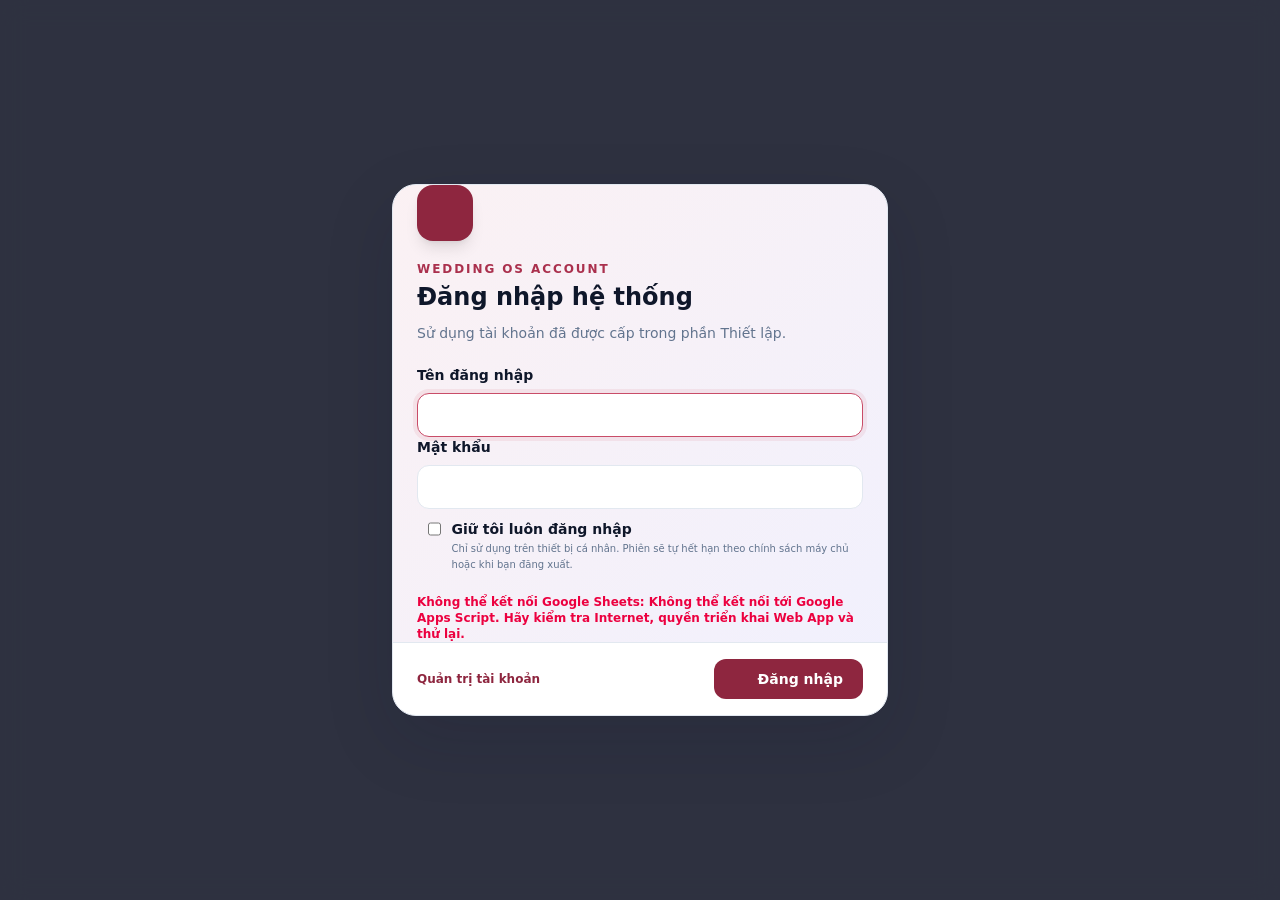
==== index.html @ da57cc10 "Add files via upload" ====
<!DOCTYPE html>
<html lang="vi" class="scroll-smooth">
<head>
  <meta charset="UTF-8" />
  <meta http-equiv="Content-Security-Policy" content="default-src 'self' data: blob:; script-src 'self' 'unsafe-inline' https://unpkg.com/lucide@0.468.0/dist/umd/lucide.min.js; style-src 'self' 'unsafe-inline'; connect-src https://script.google.com https://script.googleusercontent.com; img-src 'self' data: blob: https://drive.google.com https://lh3.googleusercontent.com; object-src 'none'; base-uri 'none'; form-action 'self'; frame-src 'none'; upgrade-insecure-requests" />
  <meta name="referrer" content="no-referrer" />
  <meta name="viewport" content="width=device-width, initial-scale=1.0, viewport-fit=cover" />
  <meta name="theme-color" content="#0f172a" />
  <meta name="color-scheme" content="light dark" />
  <meta name="description" content="WeddingOS v9 — quản trị kế hoạch cưới, cảnh báo tự động, tài khoản mã hóa và đồng bộ Google Sheets." />
  <meta name="wedding-sync-endpoint" content="https://script.google.com/macros/s/AKfycbxCjvbrTWBYSgRjnATEDbCyCr81f2PlQjikNkKHVwsYZx127fsG5Y38BeLzDf-8eeyd/exec" />
  <link rel="icon" href="https://drive.google.com/thumbnail?id=1BPVk8qWhFlZqy7HUdq9lbE7Hr1CfRZzR&sz=w64" />
  <link rel="apple-touch-icon" href="https://drive.google.com/thumbnail?id=1BPVk8qWhFlZqy7HUdq9lbE7Hr1CfRZzR&sz=w180" />
  <title>Wedding OS</title>

  
  <!-- Tailwind CSS v4 đã được biên dịch cho bản production preview. -->
    <!--
    PROJECT DEPENDENCIES:
    - index.html: cấu trúc và nội dung giao diện.
    - style.css: toàn bộ CSS nội tuyến đã được tách khỏi file gốc.
    - script.js: toàn bộ JavaScript nội tuyến đã được tách khỏi file gốc.
    Khi phân tích hoặc chỉnh sửa dự án, cần có đủ cả 3 file; nếu thiếu file nào, hãy yêu cầu bổ sung trước khi xử lý.
  -->
  <link rel="stylesheet" href="style.css">
  <script src="https://unpkg.com/lucide@0.468.0/dist/umd/lucide.min.js" crossorigin="anonymous" referrerpolicy="no-referrer"></script>

  

  

</head>

<body class="auth-locked bg-slate-50 font-sans text-slate-900 antialiased transition-colors duration-200 dark:bg-slate-950 dark:text-slate-100">
  <div id="app" class="min-h-screen">
    <!-- Mobile overlay -->
    <button id="sidebarOverlay" type="button" aria-label="Đóng menu" class="fixed inset-0 z-40 hidden bg-slate-950/55 backdrop-blur-sm lg:hidden"></button>

    <!-- Sidebar -->
    <aside id="sidebar" class="fixed inset-y-0 left-0 z-50 flex w-[284px] -translate-x-full flex-col border-r border-slate-200/80 bg-white transition-transform duration-300 dark:border-slate-800 dark:bg-slate-900 lg:translate-x-0">
      <div class="flex h-20 items-center gap-3 border-b border-slate-200/80 px-5 dark:border-slate-800">
        <div class="grid size-11 shrink-0 place-items-center overflow-hidden rounded-2xl bg-gradient-to-br from-brand-600 to-brand-900 text-white shadow-lg shadow-brand-900/20">
          <img src="https://drive.google.com/thumbnail?id=1GtEAHhCa5_jeqkxfv80TYLWCwfdFZQBu&sz=w160" alt="Logo Wedding OS" class="h-full w-full object-contain" />
        </div>
        <div class="min-w-0">
          <h1 class="truncate text-lg font-bold tracking-tight">Wedding OS</h1>
        </div>
        <button id="closeSidebar" type="button" aria-label="Đóng menu" class="ml-auto grid size-9 place-items-center rounded-xl text-slate-500 transition hover:bg-slate-100 hover:text-slate-900 focus:outline-none focus:ring-2 focus:ring-brand-500 dark:hover:bg-slate-800 dark:hover:text-white lg:hidden">
          <i data-lucide="x" class="size-5"></i>
        </button>
      </div>

      <div class="border-b border-slate-200/80 px-4 py-4 dark:border-slate-800">
        <div class="rounded-2xl border border-slate-200 bg-slate-50 p-3 dark:border-slate-800 dark:bg-slate-950/60">
          <div class="flex items-center justify-between gap-3 py-1">
            <p id="coupleWidgetName" class="min-w-0 flex-1 truncate text-sm font-semibold">Tên chú rể × Tên cô dâu</p>
            <span class="inline-flex shrink-0 items-center gap-1.5 rounded-full bg-emerald-50 px-2.5 py-1 text-[11px] font-semibold text-emerald-700 ring-1 ring-inset ring-emerald-600/15 dark:bg-emerald-500/10 dark:text-emerald-300">
              <span class="size-1.5 rounded-full bg-emerald-500"></span> Active
            </span>
          </div>
        </div>
      </div>

      <nav id="desktopNav" class="app-scrollbar flex-1 space-y-1 overflow-y-auto px-3 py-4" aria-label="Điều hướng chính"></nav>

    </aside>

    <!-- Main shell -->
    <div id="mainShell" class="min-h-screen lg:pl-[284px]">
      <header class="app-shell-header sticky top-0 z-30 border-b border-slate-200/80 bg-white/88 backdrop-blur-xl dark:border-slate-800 dark:bg-slate-950/82">
        <div class="app-shell-header-row flex min-h-20 items-center gap-3 px-4 sm:px-6 xl:px-8">
          <button id="openSidebar" type="button" aria-label="Mở menu" class="grid size-10 shrink-0 place-items-center rounded-xl border border-slate-200 bg-white text-slate-600 shadow-sm transition hover:border-slate-300 hover:bg-slate-50 hover:text-slate-900 focus:outline-none focus:ring-2 focus:ring-brand-500 dark:border-slate-800 dark:bg-slate-900 dark:text-slate-300 dark:hover:bg-slate-800 lg:hidden">
            <i data-lucide="menu" class="size-5"></i>
          </button>

          <div class="min-w-0 flex-1">
            <div class="flex items-center gap-2 text-xs font-medium text-slate-500 dark:text-slate-400">
              <span>Wedding OS</span><i data-lucide="chevron-right" class="size-3.5"></i><span id="breadcrumb">Tổng quan</span>
            </div>
            <div class="mt-0.5 flex items-center gap-2">
              <h2 id="pageTitle" class="truncate text-xl font-bold tracking-tight sm:text-2xl">Tổng quan</h2>
              <span id="editModePill" class="hidden rounded-full bg-amber-50 px-2 py-1 text-[10px] font-bold uppercase tracking-wide text-amber-700 ring-1 ring-inset ring-amber-600/15 dark:bg-amber-500/10 dark:text-amber-300">Đang chỉnh sửa</span>
              <span id="dataHydrationStatus" class="hydration-status hidden" aria-live="polite" aria-atomic="true"></span>
            </div>
          </div>

          <div class="hidden items-center gap-2 sm:flex">
            <button id="syncButton" type="button" class="group inline-flex h-10 items-center justify-center gap-2 rounded-xl bg-slate-900 px-4 text-sm font-semibold text-white shadow-sm transition hover:-translate-y-0.5 hover:bg-brand-700 hover:shadow-lg hover:shadow-brand-900/15 focus:outline-none focus:ring-2 focus:ring-brand-500 focus:ring-offset-2 dark:bg-white dark:text-slate-950 dark:hover:bg-brand-300">
              <i data-lucide="refresh-cw" class="size-4 group-hover:rotate-45"></i><span>Đồng bộ</span><span data-pending-count class="rounded-full bg-white/10 px-1.5 text-[10px]"></span>
            </button>
          </div>

          <button id="notificationButton" type="button" aria-label="Mở thông báo" class="notification-button grid size-10 shrink-0 place-items-center rounded-xl border border-slate-200 bg-white text-slate-600 shadow-sm transition hover:border-slate-300 hover:bg-slate-50 hover:text-slate-900 focus:outline-none focus:ring-2 focus:ring-brand-500 dark:border-slate-800 dark:bg-slate-900 dark:text-slate-300 dark:hover:bg-slate-800">
            <i data-lucide="bell" class="size-4.5"></i><span id="notificationCount" class="notification-badge hidden">0</span>
          </button>

          <button id="profileButton" type="button" aria-label="Thông tin tài khoản" class="relative grid size-10 shrink-0 place-items-center rounded-xl border border-slate-200 bg-white text-slate-600 shadow-sm transition hover:border-slate-300 hover:bg-slate-50 hover:text-slate-900 focus:outline-none focus:ring-2 focus:ring-brand-500 dark:border-slate-800 dark:bg-slate-900 dark:text-slate-300 dark:hover:bg-slate-800">
            <i data-lucide="user-round" class="size-4.5"></i><span id="profileStatusDot" class="absolute bottom-1.5 right-1.5 size-2 rounded-full border-2 border-white bg-emerald-500 dark:border-slate-900"></span>
          </button>
        </div>

        <div id="topProgress" class="h-0.5 w-0 bg-gradient-to-r from-brand-500 via-fuchsia-500 to-indigo-500 opacity-0 transition-all duration-300"></div>
      </header>

      <main class="px-4 py-5 pb-28 sm:px-6 sm:py-7 xl:px-8 lg:pb-8">
        <div id="mainContent" class="mx-auto max-w-[1600px] animate-fade-in"></div>
      </main>
    </div>

    <!-- Mobile bottom navigation -->
    <nav id="mobileNav" class="safe-bottom fixed inset-x-0 bottom-0 z-30 flex border-t border-slate-200 bg-white/95 px-2 py-2 shadow-[0_-10px_30px_rgba(15,23,42,.08)] backdrop-blur-xl dark:border-slate-800 dark:bg-slate-900/95 lg:hidden" aria-label="Điều hướng mobile"></nav>

    <!-- Mobile action sheet -->
    <div id="mobileActions" class="fixed inset-x-3 bottom-24 z-40 hidden rounded-2xl border border-slate-200 bg-white p-2 shadow-panel dark:border-slate-800 dark:bg-slate-900 sm:hidden">
      <button data-mobile-action="edit" class="flex w-full items-center gap-3 rounded-xl px-3 py-3 text-left text-sm font-semibold transition hover:bg-slate-100 dark:hover:bg-slate-800"><i data-lucide="square-pen" class="size-4"></i>Chỉnh sửa dữ liệu</button>
      <button data-mobile-action="save" class="flex w-full items-center gap-3 rounded-xl px-3 py-3 text-left text-sm font-semibold transition hover:bg-slate-100 dark:hover:bg-slate-800"><i data-lucide="save" class="size-4"></i>Lưu thay đổi</button>
      <button data-mobile-action="sync" class="flex w-full items-center gap-3 rounded-xl px-3 py-3 text-left text-sm font-semibold transition hover:bg-slate-100 dark:hover:bg-slate-800"><i data-lucide="refresh-cw" class="size-4"></i>Đồng bộ Google Sheets</button>
    </div>

    <!-- Editor dialog -->
    <dialog id="editorDialog" class="dialog-centered editor-dialog-shell rounded-3xl border border-slate-200 bg-white p-0 shadow-panel dark:border-slate-800 dark:bg-slate-900">
      <form id="editorForm" method="dialog" class="app-scrollbar flex h-full min-h-0 flex-col bg-white dark:bg-slate-900">
        <div class="flex items-start gap-4 border-b border-slate-200 px-5 py-5 dark:border-slate-800 sm:px-6">
          <div class="grid size-10 shrink-0 place-items-center rounded-xl bg-brand-50 text-brand-700 dark:bg-brand-500/10 dark:text-brand-300"><i data-lucide="file-pen-line" class="size-5"></i></div>
          <div class="min-w-0 flex-1">
            <p class="text-xs font-semibold uppercase tracking-[.16em] text-brand-600 dark:text-brand-400">Biểu mẫu dữ liệu</p>
            <h3 id="editorTitle" class="mt-1 text-lg font-bold">Chỉnh sửa bản ghi</h3>
            <p id="editorSubtitle" class="mt-1 text-sm text-slate-500 dark:text-slate-400">Cập nhật thông tin và lưu vào bộ nhớ cục bộ.</p>
          </div>
          <button type="button" data-close-dialog="editorDialog" aria-label="Đóng" class="grid size-10 place-items-center rounded-xl text-slate-500 transition hover:bg-slate-100 hover:text-slate-900 focus:outline-none focus:ring-2 focus:ring-brand-500 dark:hover:bg-slate-800 dark:hover:text-white"><i data-lucide="x" class="size-5"></i></button>
        </div>
        <div id="editorFields" class="app-scrollbar flex-1 space-y-5 overflow-y-auto px-5 py-6 sm:px-6"></div>
        <div class="flex flex-col-reverse gap-2 border-t border-slate-200 bg-white px-5 py-4 dark:border-slate-800 dark:bg-slate-900 sm:flex-row sm:justify-end sm:px-6">
          <button type="button" data-close-dialog="editorDialog" class="inline-flex h-11 items-center justify-center rounded-xl border border-slate-200 px-4 text-sm font-semibold transition hover:bg-slate-50 focus:outline-none focus:ring-2 focus:ring-brand-500 dark:border-slate-700 dark:hover:bg-slate-800">Hủy</button>
          <button id="editorSubmit" type="submit" class="inline-flex h-11 items-center justify-center gap-2 rounded-xl bg-brand-700 px-5 text-sm font-semibold text-white shadow-sm transition hover:bg-brand-800 focus:outline-none focus:ring-2 focus:ring-brand-500 focus:ring-offset-2"><i data-lucide="check" class="size-4"></i>Lưu thay đổi</button>
        </div>
      </form>
    </dialog>

    <!-- Detail dialog -->
    <dialog id="detailDialog" class="dialog-centered detail-popup-shell rounded-3xl border border-slate-200 bg-white p-0 shadow-panel dark:border-slate-800 dark:bg-slate-900">
      <div class="detail-popup-header flex items-start gap-4 border-b border-slate-200 px-5 py-5 dark:border-slate-800 sm:px-6">
        <div class="grid size-10 shrink-0 place-items-center rounded-xl bg-brand-50 text-brand-700 dark:bg-brand-500/10 dark:text-brand-300"><i data-lucide="eye" class="size-5"></i></div>
        <div class="min-w-0 flex-1"><p class="text-xs font-semibold uppercase tracking-[.16em] text-brand-600 dark:text-brand-400">Thông tin bản ghi</p><h3 id="detailTitle" class="mt-1 text-lg font-bold">Xem chi tiết</h3></div>
        <button type="button" data-close-dialog="detailDialog" aria-label="Đóng" class="grid size-10 place-items-center rounded-xl text-slate-500 transition hover:bg-slate-100 hover:text-slate-900 dark:hover:bg-slate-800 dark:hover:text-white"><i data-lucide="x" class="size-5"></i></button>
      </div>
      <div id="detailContent" class="detail-popup-body app-scrollbar px-5 py-6 sm:px-6"></div>
      <div id="detailActions" class="detail-popup-footer flex justify-end gap-2 border-t border-slate-200 bg-white px-5 py-4 dark:border-slate-800 dark:bg-slate-900 sm:px-6"></div>
    </dialog>


    <!-- Search and multi-field filter dialog -->
    <dialog id="filterDialog" class="dialog-centered filter-dialog-shell rounded-2xl border border-slate-200 bg-white p-0 shadow-panel dark:border-slate-700 dark:bg-slate-900">
      <form id="filterForm" class="flex max-h-[calc(100vh-1rem)] flex-col">
        <div class="flex items-center justify-between border-b border-slate-200 px-5 py-4 dark:border-slate-800">
          <div>
            <p class="text-xs font-semibold uppercase tracking-[.16em] text-brand-600 dark:text-brand-400">Bộ lọc nâng cao</p>
            <h3 id="filterDialogTitle" class="mt-1 text-lg font-bold">Tìm kiếm</h3>
          </div>
          <button type="button" data-close-dialog="filterDialog" aria-label="Đóng" class="grid size-10 place-items-center rounded-xl text-sky-500 transition hover:bg-slate-100 hover:text-sky-600 dark:hover:bg-slate-800"><i data-lucide="x" class="size-6"></i></button>
        </div>
        <div id="filterDialogBody" class="filter-dialog-body app-scrollbar min-h-0 flex-1 space-y-5 overflow-y-auto px-5 py-5"></div>
        <div class="filter-footer-shadow flex flex-col-reverse gap-2 border-t border-slate-200 bg-white px-5 py-4 dark:border-slate-800 dark:bg-slate-900 sm:flex-row sm:items-center sm:justify-end">
          <button id="resetFilterDraftButton" type="button" class="inline-flex h-11 items-center justify-center gap-2 rounded-lg border border-slate-200 px-4 text-sm font-semibold transition hover:bg-slate-50 dark:border-slate-700 dark:hover:bg-slate-800"><i data-lucide="rotate-ccw" class="size-4"></i>Đặt lại</button>
          <button type="submit" class="inline-flex h-11 items-center justify-center gap-2 rounded-lg bg-sky-500 px-5 text-sm font-bold text-white transition hover:bg-sky-600 focus:outline-none focus:ring-2 focus:ring-sky-400"><i data-lucide="search" class="size-4"></i>TÌM KIẾM</button>
        </div>
      </form>
    </dialog>

    <!-- Confirmation dialog -->
    <dialog id="confirmDialog" class="dialog-centered w-[calc(100%-2rem)] max-w-md rounded-3xl border border-slate-200 bg-white p-0 shadow-panel dark:border-slate-800 dark:bg-slate-900">
      <div class="p-6">
        <div class="grid size-12 place-items-center rounded-2xl bg-rose-50 text-rose-600 dark:bg-rose-500/10 dark:text-rose-300"><i data-lucide="trash-2" class="size-5"></i></div>
        <h3 id="confirmTitle" class="mt-5 text-lg font-bold">Xóa bản ghi này?</h3>
        <p id="confirmDescription" class="mt-2 text-sm leading-6 text-slate-500 dark:text-slate-400">Thao tác sẽ xóa bản ghi khỏi bản xem trước trên thiết bị này. Bạn vẫn có thể tải lại dữ liệu mặc định trong phần Thiết lập.</p>
      </div>
      <div class="flex justify-end gap-2 border-t border-slate-200 px-6 py-4 dark:border-slate-800">
        <button type="button" data-close-dialog="confirmDialog" class="h-10 rounded-xl border border-slate-200 px-4 text-sm font-semibold transition hover:bg-slate-50 dark:border-slate-700 dark:hover:bg-slate-800">Hủy</button>
        <button id="confirmDeleteButton" type="button" class="h-10 rounded-xl bg-rose-600 px-4 text-sm font-semibold text-white transition hover:bg-rose-700 focus:outline-none focus:ring-2 focus:ring-rose-500">Xóa</button>
      </div>
    </dialog>

    <!-- Google Sheets connection dialog -->
    <dialog id="connectionDialog" class="dialog-centered w-[calc(100%-2rem)] max-w-xl rounded-3xl border border-slate-200 bg-white p-0 shadow-panel dark:border-slate-800 dark:bg-slate-900">
      <form id="connectionForm" method="dialog">
        <div class="flex items-start gap-4 border-b border-slate-200 px-5 py-5 dark:border-slate-800 sm:px-6">
          <div class="grid size-10 shrink-0 place-items-center rounded-xl bg-brand-50 text-brand-700 dark:bg-brand-500/10 dark:text-brand-300"><i data-lucide="key-round" class="size-5"></i></div>
          <div class="min-w-0 flex-1">
            <p class="text-xs font-semibold uppercase tracking-[.16em] text-brand-600 dark:text-brand-400">Kết nối dữ liệu</p>
            <h3 class="mt-1 text-lg font-bold">Cập nhật Google Sheets Apps Script</h3>
            <p class="mt-1 text-sm text-slate-500 dark:text-slate-400">URL Apps Script đã được gắn cố định. Mật khẩu kết nối chỉ dùng đúng một lần khi khởi tạo hệ thống.</p>
          </div>
          <button type="button" data-close-dialog="connectionDialog" aria-label="Đóng" class="grid size-10 place-items-center rounded-xl text-slate-500 transition hover:bg-slate-100 hover:text-slate-900 focus:outline-none focus:ring-2 focus:ring-brand-500 dark:hover:bg-slate-800 dark:hover:text-white"><i data-lucide="x" class="size-5"></i></button>
        </div>
        <div class="space-y-5 px-5 py-6 sm:px-6">
          <label class="block"><span class="mb-2 block text-sm font-semibold">Google Sheets Apps Script URL</span><input id="connectionEndpoint" name="googleSheetsEndpoint" type="url" readonly aria-readonly="true" title="URL đã được gắn cố định trong mã nguồn" class="h-11 w-full cursor-not-allowed rounded-xl border border-slate-200 bg-slate-100 px-3 text-sm text-slate-600 outline-none dark:border-slate-700 dark:bg-slate-800 dark:text-slate-300" /><span class="mt-1.5 block text-[10px] leading-4 text-slate-400">URL được quản lý trong mã nguồn để mọi thiết bị tự kết nối đúng hệ thống.</span></label>
          <label id="connectionPasswordSetupWrap" class="block"><span class="mb-2 block text-sm font-semibold">Mật khẩu kết nối khởi tạo <span class="font-normal text-slate-400">(chỉ lần đầu)</span></span><div class="relative"><input id="connectionPassword" name="googleSheetsPassword" type="password" autocomplete="new-password" placeholder="Nhập ở lần thiết lập đầu tiên" class="h-11 w-full rounded-xl border border-slate-200 bg-white px-3 pr-11 text-sm outline-none transition placeholder:text-slate-400 hover:border-slate-300 focus:border-brand-500 focus:ring-4 focus:ring-brand-500/10 disabled:cursor-not-allowed disabled:bg-slate-100 disabled:text-slate-400 dark:border-slate-700 dark:bg-slate-950 dark:hover:border-slate-600 dark:disabled:bg-slate-800" /><button id="toggleConnectionPassword" type="button" aria-label="Hiện hoặc ẩn mật khẩu" class="absolute right-1 top-1 grid size-9 place-items-center rounded-lg text-slate-400 hover:bg-slate-100 hover:text-slate-700 disabled:cursor-not-allowed disabled:opacity-40 dark:hover:bg-slate-800 dark:hover:text-white"><i data-lucide="eye" class="size-4"></i></button></div><span id="connectionPasswordSetupHint" class="mt-1.5 block text-[10px] leading-4 text-slate-400">Sau khi đã tạo tài khoản, mọi thiết bị chỉ cần tên đăng nhập và mật khẩu tài khoản.</span></label>
          <label class="block"><span class="mb-2 block text-sm font-semibold">Mật khẩu quản trị cấu trúc <span class="font-normal text-slate-400">(tùy chọn)</span></span><input id="connectionSchemaPassword" name="googleSheetsSchemaPassword" type="password" autocomplete="off" placeholder="Chỉ cần nhập khi Apps Script dùng mật khẩu schema riêng" class="h-11 w-full rounded-xl border border-slate-200 bg-white px-3 text-sm outline-none transition placeholder:text-slate-400 hover:border-slate-300 focus:border-brand-500 focus:ring-4 focus:ring-brand-500/10 dark:border-slate-700 dark:bg-slate-950 dark:hover:border-slate-600" /><span class="mt-1.5 block text-[10px] leading-4 text-slate-400">Nếu Apps Script không thiết lập mật khẩu quản trị riêng, hệ thống tự dùng mật khẩu kết nối.</span></label>
          <label class="flex cursor-pointer items-start gap-3 rounded-2xl border border-slate-200 p-4 dark:border-slate-700"><input id="connectionInitialSync" name="initialSync" type="checkbox" value="yes" class="mt-0.5 size-4 rounded border-slate-300 text-brand-600 focus:ring-brand-500" /><span><span class="block text-sm font-semibold">Khởi tạo dữ liệu khi Google Sheets đang trống</span><span class="mt-1 block text-xs leading-5 text-slate-500 dark:text-slate-400">Hệ thống sẽ kiểm tra trạng thái từ xa trước. Nếu Google Sheets đã có dữ liệu, WeddingOS sẽ không tự ghi đè.</span></span></label><div class="sync-security-note rounded-r-2xl bg-amber-50 p-4 text-xs leading-5 text-amber-800 dark:bg-amber-500/10 dark:text-amber-200">Mật khẩu kết nối chỉ bảo vệ bước khởi tạo. Sau khi tài khoản được tạo, mật khẩu này không còn được yêu cầu khi đăng nhập hoặc đồng bộ trên thiết bị khác.</div><button id="copyConnectionLink" type="button" class="inline-flex h-11 w-full items-center justify-center gap-2 rounded-xl border border-blue-200 bg-blue-50 px-4 text-sm font-semibold text-blue-700 transition hover:bg-blue-100 disabled:cursor-not-allowed disabled:opacity-40 dark:border-blue-900 dark:bg-blue-500/10 dark:text-blue-300 dark:hover:bg-blue-500/20"><i data-lucide="link" class="size-4"></i>Sao chép liên kết mở trên thiết bị khác</button>
        </div>
        <div class="flex flex-col-reverse gap-2 border-t border-slate-200 px-5 py-4 dark:border-slate-800 sm:flex-row sm:justify-end sm:px-6">
          <button type="button" data-close-dialog="connectionDialog" class="inline-flex h-11 items-center justify-center rounded-xl border border-slate-200 px-4 text-sm font-semibold transition hover:bg-slate-50 dark:border-slate-700 dark:hover:bg-slate-800">Hủy</button>
          <button id="connectionSubmitButton" type="submit" class="inline-flex h-11 items-center justify-center gap-2 rounded-xl bg-brand-700 px-5 text-sm font-semibold text-white transition hover:bg-brand-800 focus:outline-none focus:ring-2 focus:ring-brand-500"><i data-lucide="save" class="size-4"></i>Lưu kết nối</button>
        </div>
      </form>
    </dialog>


    <!-- Notification center -->
    <dialog id="notificationDialog" class="dialog-centered w-[calc(100%-2rem)] max-w-xl rounded-3xl border border-slate-200 bg-white p-0 shadow-panel dark:border-slate-800 dark:bg-slate-900">
      <div class="flex items-start gap-4 border-b border-slate-200 px-5 py-5 dark:border-slate-800 sm:px-6">
        <div class="grid size-10 shrink-0 place-items-center rounded-xl bg-brand-50 text-brand-700 dark:bg-brand-500/10 dark:text-brand-300"><i data-lucide="bell-ring" class="size-5"></i></div>
        <div class="min-w-0 flex-1"><p class="text-xs font-semibold uppercase tracking-[.16em] text-brand-600 dark:text-brand-400">Trung tâm cảnh báo</p><h3 class="mt-1 text-lg font-bold">Thông báo hôm nay</h3><p id="notificationSummary" class="mt-1 text-xs text-slate-500 dark:text-slate-400"></p></div>
        <button type="button" data-close-dialog="notificationDialog" aria-label="Đóng" class="grid size-10 place-items-center rounded-xl text-slate-500 transition hover:bg-slate-100 hover:text-slate-900 dark:hover:bg-slate-800 dark:hover:text-white"><i data-lucide="x" class="size-5"></i></button>
      </div>
      <div id="notificationList" class="notification-list divide-y divide-slate-100 dark:divide-slate-800"></div>
    </dialog>

    <!-- Notification detail -->
    <dialog id="notificationDetailDialog" class="dialog-centered w-[calc(100%-2rem)] max-w-xl rounded-3xl border border-slate-200 bg-white p-0 shadow-panel dark:border-slate-800 dark:bg-slate-900">
      <div class="flex items-start gap-4 border-b border-slate-200 px-5 py-5 dark:border-slate-800 sm:px-6">
        <div id="notificationDetailIcon" class="grid size-10 shrink-0 place-items-center rounded-xl bg-blue-50 text-blue-700 dark:bg-blue-500/10 dark:text-blue-300"><i data-lucide="bell" class="size-5"></i></div>
        <div class="min-w-0 flex-1"><p id="notificationDetailType" class="text-xs font-semibold uppercase tracking-[.16em] text-brand-600 dark:text-brand-400">Thông báo</p><h3 id="notificationDetailTitle" class="mt-1 text-lg font-bold"></h3></div>
        <button type="button" data-close-dialog="notificationDetailDialog" aria-label="Đóng" class="grid size-10 place-items-center rounded-xl text-slate-500 transition hover:bg-slate-100 hover:text-slate-900 dark:hover:bg-slate-800 dark:hover:text-white"><i data-lucide="x" class="size-5"></i></button>
      </div>
      <div id="notificationDetailContent" class="app-scrollbar max-h-[60vh] overflow-y-auto px-5 py-6 sm:px-6"></div>
      <div id="notificationDetailActions" class="flex justify-end gap-2 border-t border-slate-200 px-5 py-4 dark:border-slate-800 sm:px-6"></div>
    </dialog>

    <!-- Settings access password -->
    <dialog id="settingsAccessDialog" class="dialog-centered security-dialog-shell rounded-3xl border border-slate-200 bg-white p-0 shadow-panel dark:border-slate-800 dark:bg-slate-900">
      <form id="settingsAccessForm">
        <div class="px-6 py-6">
          <div class="grid size-12 place-items-center rounded-2xl bg-brand-50 text-brand-700 dark:bg-brand-500/10 dark:text-brand-300"><i data-lucide="shield-keyhole" class="size-6"></i></div>
          <p class="mt-5 text-xs font-semibold uppercase tracking-[.16em] text-brand-600 dark:text-brand-400">Khu vực quản trị</p>
          <h3 class="mt-1 text-xl font-bold">Nhập mật khẩu Thiết lập</h3>
          <p class="mt-2 text-sm leading-6 text-slate-500 dark:text-slate-400">Nhập mật khẩu quản trị để truy cập khu vực Thiết lập.</p>
          <label class="mt-5 block"><span class="mb-2 block text-sm font-semibold">Mật khẩu quản trị</span><input id="settingsAccessPassword" type="password" autocomplete="current-password" required class="h-11 w-full rounded-xl border border-slate-200 bg-white px-3 text-sm outline-none transition focus:border-brand-500 focus:ring-4 focus:ring-brand-500/10 dark:border-slate-700 dark:bg-slate-950" /></label>
          <div class="mt-4 rounded-2xl bg-emerald-50 p-4 text-xs leading-5 text-emerald-800 dark:bg-emerald-500/10 dark:text-emerald-200"><strong>Đăng nhập tối ưu:</strong> mật khẩu kết nối không còn được yêu cầu tại đây. Mật khẩu quản trị hoặc tài khoản đã cấp là đủ để truy cập từ mọi thiết bị.</div>
          <div class="mt-2 flex justify-end"><button id="forgotAdminPassword" type="button" class="inline-flex items-center gap-1.5 text-xs font-semibold text-brand-700 hover:underline dark:text-brand-300"><i data-lucide="mail" class="size-3.5"></i>Quên mật khẩu?</button></div>
          <p id="settingsAccessError" class="mt-2 hidden text-xs font-semibold text-rose-600 dark:text-rose-300"></p>
        </div>
        <div class="flex justify-end gap-2 border-t border-slate-200 px-6 py-4 dark:border-slate-800">
          <button id="cancelSettingsAccess" type="button" class="h-10 rounded-xl border border-slate-200 px-4 text-sm font-semibold transition hover:bg-slate-50 dark:border-slate-700 dark:hover:bg-slate-800">Hủy</button>
          <button type="submit" class="inline-flex h-10 items-center gap-2 rounded-xl bg-brand-700 px-4 text-sm font-semibold text-white transition hover:bg-brand-800"><i data-lucide="unlock-keyhole" class="size-4"></i>Truy cập</button>
        </div>
      </form>
    </dialog>


    <!-- Admin password recovery -->
    <dialog id="adminPasswordResetDialog" class="dialog-centered security-dialog-shell rounded-3xl border border-slate-200 bg-white p-0 shadow-panel dark:border-slate-800 dark:bg-slate-900">
      <form id="adminPasswordResetForm">
        <div class="px-6 py-6">
          <div class="grid size-12 place-items-center rounded-2xl bg-blue-50 text-blue-700 dark:bg-blue-500/10 dark:text-blue-300"><i data-lucide="mail" class="size-6"></i></div>
          <p class="mt-5 text-xs font-semibold uppercase tracking-[.16em] text-blue-700 dark:text-blue-300">Khôi phục quản trị</p>
          <h3 class="mt-1 text-xl font-bold">Đặt lại mật khẩu admin</h3>
          <p id="adminResetDescription" class="mt-2 text-sm leading-6 text-slate-500 dark:text-slate-400">Mã gồm 8 chữ số sẽ được gửi đến email khôi phục đã cấu hình.</p>
          <div class="mt-5 space-y-4">
            <label class="block"><span class="mb-2 block text-sm font-semibold">Mã khôi phục</span><input id="adminResetCode" type="text" inputmode="numeric" autocomplete="one-time-code" maxlength="8" pattern="[0-9]{8}" required placeholder="8 chữ số" class="h-11 w-full rounded-xl border border-slate-200 bg-white px-3 text-sm tracking-[.18em] outline-none focus:border-brand-500 focus:ring-4 focus:ring-brand-500/10 dark:border-slate-700 dark:bg-slate-950" /></label>
            <label class="block"><span class="mb-2 block text-sm font-semibold">Mật khẩu admin mới</span><input id="adminResetNewPassword" type="password" autocomplete="new-password" minlength="6" required class="h-11 w-full rounded-xl border border-slate-200 bg-white px-3 text-sm outline-none focus:border-brand-500 focus:ring-4 focus:ring-brand-500/10 dark:border-slate-700 dark:bg-slate-950" /></label>
            <label class="block"><span class="mb-2 block text-sm font-semibold">Nhập lại mật khẩu mới</span><input id="adminResetConfirmPassword" type="password" autocomplete="new-password" minlength="6" required class="h-11 w-full rounded-xl border border-slate-200 bg-white px-3 text-sm outline-none focus:border-brand-500 focus:ring-4 focus:ring-brand-500/10 dark:border-slate-700 dark:bg-slate-950" /></label>
          </div>
          <p id="adminResetError" class="mt-3 hidden text-xs font-semibold text-rose-600 dark:text-rose-300"></p>
          <div class="mt-4 rounded-2xl bg-amber-50 p-4 text-xs leading-5 text-amber-800 dark:bg-amber-500/10 dark:text-amber-200"><strong>Lưu ý:</strong> việc đặt lại sẽ xóa các tài khoản người dùng cũ vì hồ sơ đang được mã hóa bằng mật khẩu admin trước đó. Dữ liệu kế hoạch cưới không bị xóa.</div>
          <button id="resendAdminResetCode" type="button" class="mt-4 inline-flex h-9 items-center gap-2 rounded-xl border border-slate-200 px-3 text-xs font-semibold transition hover:bg-slate-50 dark:border-slate-700 dark:hover:bg-slate-800"><i data-lucide="send" class="size-3.5"></i>Gửi lại mã</button>
        </div>
        <div class="flex justify-end gap-2 border-t border-slate-200 px-6 py-4 dark:border-slate-800">
          <button id="cancelAdminPasswordReset" type="button" class="h-10 rounded-xl border border-slate-200 px-4 text-sm font-semibold transition hover:bg-slate-50 dark:border-slate-700 dark:hover:bg-slate-800">Quay lại</button>
          <button id="confirmAdminPasswordReset" type="submit" class="inline-flex h-10 items-center gap-2 rounded-xl bg-brand-700 px-4 text-sm font-semibold text-white transition hover:bg-brand-800"><i data-lucide="shield-check" class="size-4"></i>Đặt mật khẩu mới</button>
        </div>
      </form>
    </dialog>

    <!-- Change settings password -->
    <dialog id="settingsPasswordDialog" class="dialog-centered security-dialog-shell rounded-3xl border border-slate-200 bg-white p-0 shadow-panel dark:border-slate-800 dark:bg-slate-900">
      <form id="settingsPasswordForm">
        <div class="px-6 py-6">
          <div class="grid size-12 place-items-center rounded-2xl bg-amber-50 text-amber-700 dark:bg-amber-500/10 dark:text-amber-300"><i data-lucide="key-round" class="size-6"></i></div>
          <p class="mt-5 text-xs font-semibold uppercase tracking-[.16em] text-amber-700 dark:text-amber-300">Bảo mật Thiết lập</p>
          <h3 id="settingsPasswordTitle" class="mt-1 text-xl font-bold">Đổi mật khẩu quản trị</h3>
          <p id="settingsPasswordDescription" class="mt-2 text-sm leading-6 text-slate-500 dark:text-slate-400"></p>
          <div class="mt-5 space-y-4">
            <label class="block"><span class="mb-2 block text-sm font-semibold">Mật khẩu hiện tại</span><input id="settingsCurrentPassword" type="password" autocomplete="current-password" required class="h-11 w-full rounded-xl border border-slate-200 bg-white px-3 text-sm outline-none focus:border-brand-500 focus:ring-4 focus:ring-brand-500/10 dark:border-slate-700 dark:bg-slate-950" /></label>
            <label class="block"><span class="mb-2 block text-sm font-semibold">Mật khẩu mới</span><input id="settingsNewPassword" type="password" autocomplete="new-password" minlength="6" required class="h-11 w-full rounded-xl border border-slate-200 bg-white px-3 text-sm outline-none focus:border-brand-500 focus:ring-4 focus:ring-brand-500/10 dark:border-slate-700 dark:bg-slate-950" /></label>
            <label class="block"><span class="mb-2 block text-sm font-semibold">Nhập lại mật khẩu mới</span><input id="settingsConfirmPassword" type="password" autocomplete="new-password" minlength="6" required class="h-11 w-full rounded-xl border border-slate-200 bg-white px-3 text-sm outline-none focus:border-brand-500 focus:ring-4 focus:ring-brand-500/10 dark:border-slate-700 dark:bg-slate-950" /></label>
          </div>
          <p id="settingsPasswordError" class="mt-3 hidden text-xs font-semibold text-rose-600 dark:text-rose-300"></p>
          <div class="security-note mt-4 rounded-r-2xl bg-amber-50 p-4 text-xs leading-5 text-amber-800 dark:bg-amber-500/10 dark:text-amber-200">Mật khẩu không được lưu dạng văn bản. Hồ sơ tài khoản được mã hóa bằng AES‑GCM trước khi đồng bộ.</div>
        </div>
        <div class="flex justify-end gap-2 border-t border-slate-200 px-6 py-4 dark:border-slate-800">
          <button id="cancelSettingsPassword" type="button" class="h-10 rounded-xl border border-slate-200 px-4 text-sm font-semibold transition hover:bg-slate-50 dark:border-slate-700 dark:hover:bg-slate-800">Hủy</button>
          <button type="submit" class="inline-flex h-10 items-center gap-2 rounded-xl bg-brand-700 px-4 text-sm font-semibold text-white transition hover:bg-brand-800"><i data-lucide="save" class="size-4"></i>Lưu mật khẩu</button>
        </div>
      </form>
    </dialog>

    <!-- Account editor -->
    <dialog id="accountDialog" class="dialog-centered account-dialog-shell rounded-3xl border border-slate-200 bg-white p-0 shadow-panel dark:border-slate-800 dark:bg-slate-900">
      <form id="accountForm" class="flex max-h-[calc(100vh-1rem)] flex-col">
        <div class="flex items-start gap-4 border-b border-slate-200 px-5 py-5 dark:border-slate-800 sm:px-6">
          <div class="grid size-10 shrink-0 place-items-center rounded-xl bg-brand-50 text-brand-700 dark:bg-brand-500/10 dark:text-brand-300"><i data-lucide="user-cog" class="size-5"></i></div>
          <div class="min-w-0 flex-1"><p class="text-xs font-semibold uppercase tracking-[.16em] text-brand-600 dark:text-brand-400">Quản lý tài khoản</p><h3 id="accountDialogTitle" class="mt-1 text-lg font-bold">Tạo tài khoản</h3></div>
          <button type="button" data-close-dialog="accountDialog" aria-label="Đóng" class="grid size-10 place-items-center rounded-xl text-slate-500 hover:bg-slate-100 dark:hover:bg-slate-800"><i data-lucide="x" class="size-5"></i></button>
        </div>
        <div class="app-scrollbar min-h-0 flex-1 overflow-y-auto px-5 py-6 sm:px-6">
          <div class="account-grid">
            <label class="block"><span class="mb-2 block text-sm font-semibold">Mã người dùng</span><input id="accountUserCode" name="userCode" required maxlength="50" class="h-11 w-full rounded-xl border border-slate-200 bg-white px-3 text-sm outline-none focus:border-brand-500 focus:ring-4 focus:ring-brand-500/10 dark:border-slate-700 dark:bg-slate-950" /></label>
            <label class="block"><span class="mb-2 block text-sm font-semibold">Tên người dùng</span><input id="accountDisplayName" name="displayName" required maxlength="120" class="h-11 w-full rounded-xl border border-slate-200 bg-white px-3 text-sm outline-none focus:border-brand-500 focus:ring-4 focus:ring-brand-500/10 dark:border-slate-700 dark:bg-slate-950" /></label>
            <label class="block sm:col-span-2"><span class="mb-2 block text-sm font-semibold">Tên đăng nhập</span><input id="accountUsername" name="username" required maxlength="80" autocomplete="off" class="h-11 w-full rounded-xl border border-slate-200 bg-white px-3 text-sm outline-none focus:border-brand-500 focus:ring-4 focus:ring-brand-500/10 dark:border-slate-700 dark:bg-slate-950" /></label>
            <label id="accountInitialPasswordWrap" class="block sm:col-span-2"><span class="mb-2 block text-sm font-semibold">Mật khẩu ban đầu</span><input id="accountInitialPassword" name="password" type="password" minlength="6" autocomplete="new-password" class="h-11 w-full rounded-xl border border-slate-200 bg-white px-3 text-sm outline-none focus:border-brand-500 focus:ring-4 focus:ring-brand-500/10 dark:border-slate-700 dark:bg-slate-950" /><span class="mt-1.5 block text-[10px] text-slate-400">Tối thiểu 6 ký tự. Mật khẩu dùng PBKDF2-SHA256 có salt; Apps Script xác thực bằng challenge, không nhận mật khẩu gốc.</span></label>
          </div>
          <p id="accountFormError" class="mt-3 hidden text-xs font-semibold text-rose-600 dark:text-rose-300"></p>
        </div>
        <div class="flex justify-end gap-2 border-t border-slate-200 px-5 py-4 dark:border-slate-800 sm:px-6"><button type="button" data-close-dialog="accountDialog" class="h-10 rounded-xl border border-slate-200 px-4 text-sm font-semibold dark:border-slate-700">Hủy</button><button type="submit" class="inline-flex h-10 items-center gap-2 rounded-xl bg-brand-700 px-4 text-sm font-semibold text-white"><i data-lucide="save" class="size-4"></i>Lưu tài khoản</button></div>
      </form>
    </dialog>

    <!-- Account password editor -->
    <dialog id="accountPasswordDialog" class="dialog-centered security-dialog-shell rounded-3xl border border-slate-200 bg-white p-0 shadow-panel dark:border-slate-800 dark:bg-slate-900">
      <form id="accountPasswordForm">
        <div class="px-6 py-6"><div class="grid size-12 place-items-center rounded-2xl bg-blue-50 text-blue-700 dark:bg-blue-500/10 dark:text-blue-300"><i data-lucide="key" class="size-6"></i></div><h3 class="mt-5 text-xl font-bold">Đặt lại mật khẩu tài khoản</h3><p id="accountPasswordAccount" class="mt-2 text-sm text-slate-500 dark:text-slate-400"></p><div class="mt-5 space-y-4"><label class="block"><span class="mb-2 block text-sm font-semibold">Mật khẩu mới</span><input id="accountNewPassword" type="password" minlength="6" required autocomplete="new-password" class="h-11 w-full rounded-xl border border-slate-200 bg-white px-3 text-sm outline-none focus:border-brand-500 focus:ring-4 focus:ring-brand-500/10 dark:border-slate-700 dark:bg-slate-950" /></label><label class="block"><span class="mb-2 block text-sm font-semibold">Nhập lại mật khẩu</span><input id="accountConfirmPassword" type="password" minlength="6" required autocomplete="new-password" class="h-11 w-full rounded-xl border border-slate-200 bg-white px-3 text-sm outline-none focus:border-brand-500 focus:ring-4 focus:ring-brand-500/10 dark:border-slate-700 dark:bg-slate-950" /></label></div><p id="accountPasswordError" class="mt-3 hidden text-xs font-semibold text-rose-600 dark:text-rose-300"></p></div>
        <div class="flex justify-end gap-2 border-t border-slate-200 px-6 py-4 dark:border-slate-800"><button type="button" data-close-dialog="accountPasswordDialog" class="h-10 rounded-xl border border-slate-200 px-4 text-sm font-semibold dark:border-slate-700">Hủy</button><button type="submit" class="h-10 rounded-xl bg-brand-700 px-4 text-sm font-semibold text-white">Lưu mật khẩu</button></div>
      </form>
    </dialog>

    <!-- Managed account login -->
    <dialog id="accountLoginDialog" class="dialog-centered security-dialog-shell rounded-3xl border border-slate-200 bg-white p-0 shadow-panel dark:border-slate-800 dark:bg-slate-900">
      <form id="accountLoginForm">
        <div class="login-overlay-note px-6 py-7"><div class="grid size-14 place-items-center rounded-2xl bg-brand-700 text-white shadow-lg"><i data-lucide="users-round" class="size-7"></i></div><p class="mt-5 text-xs font-semibold uppercase tracking-[.16em] text-brand-600 dark:text-brand-300">Wedding OS Account</p><h3 class="mt-1 text-2xl font-bold">Đăng nhập hệ thống</h3><p class="mt-2 text-sm leading-6 text-slate-500 dark:text-slate-400">Sử dụng tài khoản đã được cấp trong phần Thiết lập.</p><div class="mt-5 space-y-4"><label class="block"><span class="mb-2 block text-sm font-semibold">Tên đăng nhập</span><input id="loginUsername" autocomplete="username" required class="h-11 w-full rounded-xl border border-slate-200 bg-white px-3 text-sm outline-none focus:border-brand-500 focus:ring-4 focus:ring-brand-500/10 dark:border-slate-700 dark:bg-slate-950" /></label><label class="block"><span class="mb-2 block text-sm font-semibold">Mật khẩu</span><input id="loginPassword" type="password" autocomplete="current-password" required class="h-11 w-full rounded-xl border border-slate-200 bg-white px-3 text-sm outline-none focus:border-brand-500 focus:ring-4 focus:ring-brand-500/10 dark:border-slate-700 dark:bg-slate-950" /></label><label class="remember-login-row"><input id="loginRememberMe" type="checkbox" /><span><span class="block text-sm font-semibold">Giữ tôi luôn đăng nhập</span><span class="mt-0.5 block text-[10px] leading-4 text-slate-500 dark:text-slate-400">Chỉ sử dụng trên thiết bị cá nhân. Phiên sẽ tự hết hạn theo chính sách máy chủ hoặc khi bạn đăng xuất.</span></span></label></div><p id="loginError" class="mt-3 hidden text-xs font-semibold text-rose-600 dark:text-rose-300"></p></div>
        <div class="flex items-center justify-between gap-3 border-t border-slate-200 px-6 py-4 dark:border-slate-800"><button id="adminAccessFromLogin" type="button" class="text-xs font-semibold text-brand-700 hover:underline dark:text-brand-300">Quản trị tài khoản</button><button id="accountLoginSubmitButton" type="submit" class="inline-flex h-10 items-center gap-2 rounded-xl bg-brand-700 px-5 text-sm font-semibold text-white disabled:cursor-wait disabled:opacity-70"><i data-lucide="log-in" class="size-4"></i>Đăng nhập</button></div>
      </form>
    </dialog>

    <!-- Current account profile -->
    <dialog id="profileDialog" class="dialog-centered profile-dialog-shell rounded-3xl border border-slate-200 bg-white p-0 shadow-panel dark:border-slate-800 dark:bg-slate-900">
      <div class="flex items-start gap-4 border-b border-slate-200 px-5 py-5 dark:border-slate-800">
        <div class="grid size-11 shrink-0 place-items-center rounded-2xl bg-brand-50 text-brand-700 dark:bg-brand-500/10 dark:text-brand-300"><i data-lucide="circle-user-round" class="size-6"></i></div>
        <div class="min-w-0 flex-1"><p class="text-xs font-semibold uppercase tracking-[.16em] text-brand-600 dark:text-brand-400">Tài khoản hiện tại</p><h3 id="profileDialogName" class="mt-1 truncate text-lg font-bold">Người dùng</h3><p id="profileDialogStatus" class="mt-1 text-xs text-slate-500 dark:text-slate-400"></p></div>
        <button type="button" data-close-dialog="profileDialog" aria-label="Đóng" class="grid size-10 place-items-center rounded-xl text-slate-500 transition hover:bg-slate-100 hover:text-slate-900 dark:hover:bg-slate-800 dark:hover:text-white"><i data-lucide="x" class="size-5"></i></button>
      </div>
      <div id="profileDialogBody" class="app-scrollbar max-h-[68vh] overflow-y-auto px-5 py-5"></div>
    </dialog>

    <!-- Change own password -->
    <dialog id="selfPasswordDialog" class="dialog-centered security-dialog-shell rounded-3xl border border-slate-200 bg-white p-0 shadow-panel dark:border-slate-800 dark:bg-slate-900">
      <form id="selfPasswordForm">
        <div class="px-6 py-6"><div class="grid size-12 place-items-center rounded-2xl bg-blue-50 text-blue-700 dark:bg-blue-500/10 dark:text-blue-300"><i data-lucide="key-round" class="size-6"></i></div><p class="mt-5 text-xs font-semibold uppercase tracking-[.16em] text-brand-600 dark:text-brand-400">Bảo mật tài khoản</p><h3 class="mt-1 text-xl font-bold">Đổi mật khẩu</h3><div class="mt-5 space-y-4"><label class="block"><span class="mb-2 block text-sm font-semibold">Mật khẩu hiện tại</span><input id="selfCurrentPassword" type="password" required autocomplete="current-password" class="h-11 w-full rounded-xl border border-slate-200 bg-white px-3 text-sm outline-none focus:border-brand-500 focus:ring-4 focus:ring-brand-500/10 dark:border-slate-700 dark:bg-slate-950" /></label><label class="block"><span class="mb-2 block text-sm font-semibold">Mật khẩu mới</span><input id="selfNewPassword" type="password" required minlength="6" autocomplete="new-password" class="h-11 w-full rounded-xl border border-slate-200 bg-white px-3 text-sm outline-none focus:border-brand-500 focus:ring-4 focus:ring-brand-500/10 dark:border-slate-700 dark:bg-slate-950" /></label><label class="block"><span class="mb-2 block text-sm font-semibold">Nhập lại mật khẩu mới</span><input id="selfConfirmPassword" type="password" required minlength="6" autocomplete="new-password" class="h-11 w-full rounded-xl border border-slate-200 bg-white px-3 text-sm outline-none focus:border-brand-500 focus:ring-4 focus:ring-brand-500/10 dark:border-slate-700 dark:bg-slate-950" /></label></div><p id="selfPasswordError" class="mt-3 hidden text-xs font-semibold text-rose-600 dark:text-rose-300"></p></div>
        <div class="flex justify-end gap-2 border-t border-slate-200 px-6 py-4 dark:border-slate-800"><button type="button" data-close-dialog="selfPasswordDialog" class="inline-flex h-10 items-center rounded-xl border border-slate-200 px-4 text-sm font-semibold dark:border-slate-700">Hủy</button><button type="submit" class="inline-flex h-10 items-center gap-2 rounded-xl bg-brand-700 px-5 text-sm font-semibold text-white"><i data-lucide="check" class="size-4"></i>Cập nhật</button></div>
      </form>
    </dialog>

    <!-- Column display settings -->
    <dialog id="columnSettingsDialog" class="dialog-centered column-dialog-shell rounded-3xl border border-slate-200 bg-white p-0 shadow-panel dark:border-slate-800 dark:bg-slate-900">
      <form id="columnSettingsForm" class="min-h-0">
        <div class="column-dialog-header flex items-start gap-4 border-b border-slate-200 px-5 py-5 dark:border-slate-800 sm:px-6"><div class="grid size-10 shrink-0 place-items-center rounded-xl bg-indigo-50 text-indigo-700 dark:bg-indigo-500/10 dark:text-indigo-300"><i data-lucide="columns-3" class="size-5"></i></div><div class="min-w-0 flex-1"><p class="text-xs font-semibold uppercase tracking-[.16em] text-brand-600 dark:text-brand-400">Tùy chỉnh danh sách</p><h3 id="columnSettingsTitle" class="mt-1 text-lg font-bold">Cột hiển thị</h3><p class="mt-1 text-xs text-slate-500 dark:text-slate-400">Bật/tắt và sắp xếp mọi cột, bao gồm cột Tác vụ. Cấu hình được lưu riêng theo tài khoản.</p></div><button type="button" data-close-dialog="columnSettingsDialog" aria-label="Đóng" class="grid size-10 place-items-center rounded-xl text-slate-500 transition hover:bg-slate-100 dark:hover:bg-slate-800"><i data-lucide="x" class="size-5"></i></button></div>
        <div id="columnSettingsList" class="app-scrollbar space-y-2 px-5 py-5 sm:px-6"></div>
        <div class="column-dialog-footer flex flex-col-reverse gap-2 border-t border-slate-200 px-5 py-4 dark:border-slate-800 sm:flex-row sm:items-center sm:justify-between sm:px-6"><button id="resetColumnSettingsButton" type="button" class="inline-flex h-10 items-center justify-center gap-2 rounded-xl border border-slate-200 px-4 text-sm font-semibold dark:border-slate-700"><i data-lucide="rotate-ccw" class="size-4"></i>Mặc định</button><div class="column-dialog-footer-actions"><button type="button" data-close-dialog="columnSettingsDialog" class="inline-flex h-10 items-center gap-2 rounded-xl border border-slate-200 px-4 text-sm font-semibold dark:border-slate-700"><i data-lucide="x" class="size-4"></i>Hủy</button><button type="submit" class="inline-flex h-10 items-center gap-2 rounded-xl bg-brand-700 px-5 text-sm font-semibold text-white"><i data-lucide="save" class="size-4"></i>Lưu cấu hình</button></div></div>
      </form>
    </dialog>

    <!-- Dashboard description editor -->
    <dialog id="dashboardTextDialog" class="dialog-centered w-[calc(100%-2rem)] max-w-xl rounded-3xl border border-slate-200 bg-white p-0 shadow-panel dark:border-slate-800 dark:bg-slate-900">
      <form id="dashboardTextForm"><div class="flex items-start gap-4 border-b border-slate-200 px-5 py-5 dark:border-slate-800 sm:px-6"><div class="grid size-10 shrink-0 place-items-center rounded-xl bg-brand-50 text-brand-700 dark:bg-brand-500/10 dark:text-brand-300"><i data-lucide="text-cursor-input" class="size-5"></i></div><div class="min-w-0 flex-1"><p class="text-xs font-semibold uppercase tracking-[.16em] text-brand-600 dark:text-brand-400">Nội dung Tổng quan</p><h3 class="mt-1 text-lg font-bold">Chỉnh sửa mô tả</h3></div><button type="button" data-close-dialog="dashboardTextDialog" aria-label="Đóng" class="grid size-10 place-items-center rounded-xl text-slate-500 transition hover:bg-slate-100 dark:hover:bg-slate-800"><i data-lucide="x" class="size-5"></i></button></div><div class="px-5 py-5 sm:px-6"><label class="block"><span class="mb-2 block text-sm font-semibold">Nội dung giới thiệu</span><textarea id="dashboardDescriptionInput" required maxlength="320" rows="5" class="w-full rounded-xl border border-slate-200 bg-white px-3 py-3 text-sm leading-6 outline-none focus:border-brand-500 focus:ring-4 focus:ring-brand-500/10 dark:border-slate-700 dark:bg-slate-950"></textarea><span class="mt-1 block text-[10px] text-slate-400">Tối đa 320 ký tự.</span></label></div><div class="flex justify-end gap-2 border-t border-slate-200 px-5 py-4 dark:border-slate-800 sm:px-6"><button type="button" data-close-dialog="dashboardTextDialog" class="inline-flex h-10 items-center rounded-xl border border-slate-200 px-4 text-sm font-semibold dark:border-slate-700">Hủy</button><button type="submit" class="inline-flex h-10 items-center gap-2 rounded-xl bg-brand-700 px-5 text-sm font-semibold text-white"><i data-lucide="save" class="size-4"></i>Lưu nội dung</button></div></form>
    </dialog>

    <!-- Toast region -->
    <div id="toastRegion" class="pointer-events-none fixed right-4 top-4 z-[80] flex w-[calc(100%-2rem)] max-w-sm flex-col gap-3 sm:right-6 sm:top-6" aria-live="polite" aria-atomic="true"></div>
  </div>


  <!-- script.js chứa toàn bộ JavaScript nội tuyến đã được tách khỏi file gốc. -->
  <script src="script.js"></script>
</body>
</html>
---- style.css ----
/*
PROJECT DEPENDENCIES:
- File này được index.html nạp bằng: <link rel="stylesheet" href="style.css">
- CSS phụ thuộc trực tiếp vào cấu trúc, class và ID trong index.html.
- JavaScript điều khiển giao diện nằm trong script.js.
- Khi phân tích hoặc chỉnh sửa, cần có đủ index.html, style.css và script.js; nếu thiếu file nào, hãy yêu cầu bổ sung trước khi xử lý.
*/

/*! tailwindcss v4.1.10 | MIT License | https://tailwindcss.com */
@layer properties;
@layer theme, base, components, utilities;
@layer theme {
  :root, :host {
    --font-sans: Inter, ui-sans-serif, system-ui, -apple-system, BlinkMacSystemFont, "Segoe UI", sans-serif;
    --font-mono: ui-monospace, SFMono-Regular, Menlo, Monaco, Consolas, "Liberation Mono",
      "Courier New", monospace;
    --color-orange-50: oklch(98% 0.016 73.684);
    --color-orange-300: oklch(83.7% 0.128 66.29);
    --color-orange-500: oklch(70.5% 0.213 47.604);
    --color-orange-600: oklch(64.6% 0.222 41.116);
    --color-orange-700: oklch(55.3% 0.195 38.402);
    --color-amber-50: oklch(98.7% 0.022 95.277);
    --color-amber-300: oklch(87.9% 0.169 91.605);
    --color-amber-500: oklch(76.9% 0.188 70.08);
    --color-amber-600: oklch(66.6% 0.179 58.318);
    --color-amber-700: oklch(55.5% 0.163 48.998);
    --color-emerald-50: oklch(97.9% 0.021 166.113);
    --color-emerald-100: oklch(95% 0.052 163.051);
    --color-emerald-200: oklch(90.5% 0.093 164.15);
    --color-emerald-300: oklch(84.5% 0.143 164.978);
    --color-emerald-500: oklch(69.6% 0.17 162.48);
    --color-emerald-600: oklch(59.6% 0.145 163.225);
    --color-emerald-700: oklch(50.8% 0.118 165.612);
    --color-emerald-900: oklch(37.8% 0.077 168.94);
    --color-blue-50: oklch(97% 0.014 254.604);
    --color-blue-100: oklch(93.2% 0.032 255.585);
    --color-blue-200: oklch(88.2% 0.059 254.128);
    --color-blue-300: oklch(80.9% 0.105 251.813);
    --color-blue-500: oklch(62.3% 0.214 259.815);
    --color-blue-600: oklch(54.6% 0.245 262.881);
    --color-blue-700: oklch(48.8% 0.243 264.376);
    --color-blue-800: oklch(42.4% 0.199 265.638);
    --color-blue-900: oklch(37.9% 0.146 265.522);
    --color-indigo-50: oklch(96.2% 0.018 272.314);
    --color-indigo-200: oklch(87% 0.065 274.039);
    --color-indigo-300: oklch(78.5% 0.115 274.713);
    --color-indigo-500: oklch(58.5% 0.233 277.117);
    --color-indigo-600: oklch(51.1% 0.262 276.966);
    --color-indigo-700: oklch(45.7% 0.24 277.023);
    --color-indigo-900: oklch(35.9% 0.144 278.697);
    --color-fuchsia-500: oklch(66.7% 0.295 322.15);
    --color-rose-50: oklch(96.9% 0.015 12.422);
    --color-rose-100: oklch(94.1% 0.03 12.58);
    --color-rose-200: oklch(89.2% 0.058 10.001);
    --color-rose-300: oklch(81% 0.117 11.638);
    --color-rose-500: oklch(64.5% 0.246 16.439);
    --color-rose-600: oklch(58.6% 0.253 17.585);
    --color-rose-700: oklch(51.4% 0.222 16.935);
    --color-rose-900: oklch(41% 0.159 10.272);
    --color-slate-50: oklch(98.4% 0.003 247.858);
    --color-slate-100: oklch(96.8% 0.007 247.896);
    --color-slate-200: oklch(92.9% 0.013 255.508);
    --color-slate-300: oklch(86.9% 0.022 252.894);
    --color-slate-400: oklch(70.4% 0.04 256.788);
    --color-slate-500: oklch(55.4% 0.046 257.417);
    --color-slate-600: oklch(44.6% 0.043 257.281);
    --color-slate-700: oklch(37.2% 0.044 257.287);
    --color-slate-800: oklch(27.9% 0.041 260.031);
    --color-slate-900: oklch(20.8% 0.042 265.755);
    --color-slate-950: oklch(12.9% 0.042 264.695);
    --color-white: #fff;
    --spacing: 0.25rem;
    --container-sm: 24rem;
    --container-md: 28rem;
    --container-xl: 36rem;
    --text-xs: 0.75rem;
    --text-xs--line-height: calc(1 / 0.75);
    --text-sm: 0.875rem;
    --text-sm--line-height: calc(1.25 / 0.875);
    --text-base: 1rem;
    --text-base--line-height: calc(1.5 / 1);
    --text-lg: 1.125rem;
    --text-lg--line-height: calc(1.75 / 1.125);
    --text-xl: 1.25rem;
    --text-xl--line-height: calc(1.75 / 1.25);
    --text-2xl: 1.5rem;
    --text-2xl--line-height: calc(2 / 1.5);
    --text-3xl: 1.875rem;
    --text-3xl--line-height: calc(2.25 / 1.875);
    --font-weight-medium: 500;
    --font-weight-semibold: 600;
    --font-weight-bold: 700;
    --tracking-tight: -0.025em;
    --tracking-wide: 0.025em;
    --radius-lg: 0.5rem;
    --radius-xl: 0.75rem;
    --radius-2xl: 1rem;
    --radius-3xl: 1.5rem;
    --ease-out: cubic-bezier(0, 0, 0.2, 1);
    --ease-in-out: cubic-bezier(0.4, 0, 0.2, 1);
    --animate-spin: spin 1s linear infinite;
    --blur-sm: 8px;
    --blur-xl: 24px;
    --blur-3xl: 64px;
    --default-transition-duration: 150ms;
    --default-transition-timing-function: cubic-bezier(0.4, 0, 0.2, 1);
    --default-font-family: var(--font-sans);
    --default-mono-font-family: var(--font-mono);
    --color-brand-50: #fdf2f4;
    --color-brand-200: #f6d0d8;
    --color-brand-300: #eea9b7;
    --color-brand-400: #df748a;
    --color-brand-500: #c94c68;
    --color-brand-600: #aa304d;
    --color-brand-700: #8e263f;
    --color-brand-800: #772238;
    --color-brand-900: #651f34;
    --animate-fade-in: fadeIn .2s ease-out;
    --animate-slide-in: slideIn .25s ease-out;
    --animate-pulse-soft: pulseSoft 1.5s ease-in-out infinite;
  }
}
@layer base {
  *, ::after, ::before, ::backdrop, ::file-selector-button {
    box-sizing: border-box;
    margin: 0;
    padding: 0;
    border: 0 solid;
  }
  html, :host {
    line-height: 1.5;
    -webkit-text-size-adjust: 100%;
    tab-size: 4;
    font-family: var(--default-font-family, ui-sans-serif, system-ui, sans-serif, "Apple Color Emoji", "Segoe UI Emoji", "Segoe UI Symbol", "Noto Color Emoji");
    font-feature-settings: var(--default-font-feature-settings, normal);
    font-variation-settings: var(--default-font-variation-settings, normal);
    -webkit-tap-highlight-color: transparent;
  }
  hr {
    height: 0;
    color: inherit;
    border-top-width: 1px;
  }
  abbr:where([title]) {
    -webkit-text-decoration: underline dotted;
    text-decoration: underline dotted;
  }
  h1, h2, h3, h4, h5, h6 {
    font-size: inherit;
    font-weight: inherit;
  }
  a {
    color: inherit;
    -webkit-text-decoration: inherit;
    text-decoration: inherit;
  }
  b, strong {
    font-weight: bolder;
  }
  code, kbd, samp, pre {
    font-family: var(--default-mono-font-family, ui-monospace, SFMono-Regular, Menlo, Monaco, Consolas, "Liberation Mono", "Courier New", monospace);
    font-feature-settings: var(--default-mono-font-feature-settings, normal);
    font-variation-settings: var(--default-mono-font-variation-settings, normal);
    font-size: 1em;
  }
  small {
    font-size: 80%;
  }
  sub, sup {
    font-size: 75%;
    line-height: 0;
    position: relative;
    vertical-align: baseline;
  }
  sub {
    bottom: -0.25em;
  }
  sup {
    top: -0.5em;
  }
  table {
    text-indent: 0;
    border-color: inherit;
    border-collapse: collapse;
  }
  :-moz-focusring {
    outline: auto;
  }
  progress {
    vertical-align: baseline;
  }
  summary {
    display: list-item;
  }
  ol, ul, menu {
    list-style: none;
  }
  img, svg, video, canvas, audio, iframe, embed, object {
    display: block;
    vertical-align: middle;
  }
  img, video {
    max-width: 100%;
    height: auto;
  }
  button, input, select, optgroup, textarea, ::file-selector-button {
    font: inherit;
    font-feature-settings: inherit;
    font-variation-settings: inherit;
    letter-spacing: inherit;
    color: inherit;
    border-radius: 0;
    background-color: transparent;
    opacity: 1;
  }
  :where(select:is([multiple], [size])) optgroup {
    font-weight: bolder;
  }
  :where(select:is([multiple], [size])) optgroup option {
    padding-inline-start: 20px;
  }
  ::file-selector-button {
    margin-inline-end: 4px;
  }
  ::placeholder {
    opacity: 1;
  }
  @supports (not (-webkit-appearance: -apple-pay-button))  or (contain-intrinsic-size: 1px) {
    ::placeholder {
      color: currentcolor;
      @supports (color: color-mix(in lab, red, red)) {
        color: color-mix(in oklab, currentcolor 50%, transparent);
      }
    }
  }
  textarea {
    resize: vertical;
  }
  ::-webkit-search-decoration {
    -webkit-appearance: none;
  }
  ::-webkit-date-and-time-value {
    min-height: 1lh;
    text-align: inherit;
  }
  ::-webkit-datetime-edit {
    display: inline-flex;
  }
  ::-webkit-datetime-edit-fields-wrapper {
    padding: 0;
  }
  ::-webkit-datetime-edit, ::-webkit-datetime-edit-year-field, ::-webkit-datetime-edit-month-field, ::-webkit-datetime-edit-day-field, ::-webkit-datetime-edit-hour-field, ::-webkit-datetime-edit-minute-field, ::-webkit-datetime-edit-second-field, ::-webkit-datetime-edit-millisecond-field, ::-webkit-datetime-edit-meridiem-field {
    padding-block: 0;
  }
  :-moz-ui-invalid {
    box-shadow: none;
  }
  button, input:where([type="button"], [type="reset"], [type="submit"]), ::file-selector-button {
    appearance: button;
  }
  ::-webkit-inner-spin-button, ::-webkit-outer-spin-button {
    height: auto;
  }
  [hidden]:where(:not([hidden="until-found"])) {
    display: none !important;
  }
}
@layer utilities {
  .pointer-events-auto {
    pointer-events: auto;
  }
  .pointer-events-none {
    pointer-events: none;
  }
  .sr-only {
    position: absolute;
    width: 1px;
    height: 1px;
    padding: 0;
    margin: -1px;
    overflow: hidden;
    clip: rect(0, 0, 0, 0);
    white-space: nowrap;
    border-width: 0;
  }
  .absolute {
    position: absolute;
  }
  .fixed {
    position: fixed;
  }
  .relative {
    position: relative;
  }
  .inset-0 {
    inset: calc(var(--spacing) * 0);
  }
  .inset-x-0 {
    inset-inline: calc(var(--spacing) * 0);
  }
  .inset-x-3 {
    inset-inline: calc(var(--spacing) * 3);
  }
  .inset-y-0 {
    inset-block: calc(var(--spacing) * 0);
  }
  .-top-24 {
    top: calc(var(--spacing) * -24);
  }
  .top-0 {
    top: calc(var(--spacing) * 0);
  }
  .top-0\.5 {
    top: calc(var(--spacing) * 0.5);
  }
  .top-1\/2 {
    top: calc(1/2 * 100%);
  }
  .top-4 {
    top: calc(var(--spacing) * 4);
  }
  .-right-16 {
    right: calc(var(--spacing) * -16);
  }
  .right-4 {
    right: calc(var(--spacing) * 4);
  }
  .-bottom-28 {
    bottom: calc(var(--spacing) * -28);
  }
  .bottom-0 {
    bottom: calc(var(--spacing) * 0);
  }
  .bottom-24 {
    bottom: calc(var(--spacing) * 24);
  }
  .left-0 {
    left: calc(var(--spacing) * 0);
  }
  .left-0\.5 {
    left: calc(var(--spacing) * 0.5);
  }
  .left-1\/3 {
    left: calc(1/3 * 100%);
  }
  .left-3 {
    left: calc(var(--spacing) * 3);
  }
  .left-\[22px\] {
    left: 22px;
  }
  .isolate {
    isolation: isolate;
  }
  .-z-10 {
    z-index: calc(10 * -1);
  }
  .z-30 {
    z-index: 30;
  }
  .z-40 {
    z-index: 40;
  }
  .z-50 {
    z-index: 50;
  }
  .z-\[80\] {
    z-index: 80;
  }
  .col-span-2 {
    grid-column: span 2 / span 2;
  }
  .mt-1 {
    margin-top: calc(var(--spacing) * 1);
  }
  .mt-1\.5 {
    margin-top: calc(var(--spacing) * 1.5);
  }
  .mt-2 {
    margin-top: calc(var(--spacing) * 2);
  }
  .mt-3 {
    margin-top: calc(var(--spacing) * 3);
  }
  .mt-4 {
    margin-top: calc(var(--spacing) * 4);
  }
  .mt-5 {
    margin-top: calc(var(--spacing) * 5);
  }
  .mb-2 {
    margin-bottom: calc(var(--spacing) * 2);
  }
  .ml-auto {
    margin-left: auto;
  }
  .line-clamp-2 {
    overflow: hidden;
    display: -webkit-box;
    -webkit-box-orient: vertical;
    -webkit-line-clamp: 2;
  }
  .block {
    display: block;
  }
  .flex {
    display: flex;
  }
  .grid {
    display: grid;
  }
  .hidden {
    display: none;
  }
  .inline-flex {
    display: inline-flex;
  }
  .table {
    display: table;
  }
  .size-2 {
    width: calc(var(--spacing) * 2);
    height: calc(var(--spacing) * 2);
  }
  .size-3\.5 {
    width: calc(var(--spacing) * 3.5);
    height: calc(var(--spacing) * 3.5);
  }
  .size-4 {
    width: calc(var(--spacing) * 4);
    height: calc(var(--spacing) * 4);
  }
  .size-5 {
    width: calc(var(--spacing) * 5);
    height: calc(var(--spacing) * 5);
  }
  .size-7 {
    width: calc(var(--spacing) * 7);
    height: calc(var(--spacing) * 7);
  }
  .size-9 {
    width: calc(var(--spacing) * 9);
    height: calc(var(--spacing) * 9);
  }
  .size-10 {
    width: calc(var(--spacing) * 10);
    height: calc(var(--spacing) * 10);
  }
  .size-11 {
    width: calc(var(--spacing) * 11);
    height: calc(var(--spacing) * 11);
  }
  .size-12 {
    width: calc(var(--spacing) * 12);
    height: calc(var(--spacing) * 12);
  }
  .size-14 {
    width: calc(var(--spacing) * 14);
    height: calc(var(--spacing) * 14);
  }
  .size-64 {
    width: calc(var(--spacing) * 64);
    height: calc(var(--spacing) * 64);
  }
  .size-72 {
    width: calc(var(--spacing) * 72);
    height: calc(var(--spacing) * 72);
  }
  .h-1\.5 {
    height: calc(var(--spacing) * 1.5);
  }
  .h-2 {
    height: calc(var(--spacing) * 2);
  }
  .h-6 {
    height: calc(var(--spacing) * 6);
  }
  .h-9 {
    height: calc(var(--spacing) * 9);
  }
  .h-10 {
    height: calc(var(--spacing) * 10);
  }
  .h-11 {
    height: calc(var(--spacing) * 11);
  }
  .h-20 {
    height: calc(var(--spacing) * 20);
  }
  .h-36 {
    height: calc(var(--spacing) * 36);
  }
  .h-full {
    height: 100%;
  }
  .max-h-none {
    max-height: none;
  }
  .min-h-20 {
    min-height: calc(var(--spacing) * 20);
  }
  .min-h-28 {
    min-height: calc(var(--spacing) * 28);
  }
  .min-h-screen {
    min-height: 100vh;
  }
  .w-0 {
    width: calc(var(--spacing) * 0);
  }
  .w-11 {
    width: calc(var(--spacing) * 11);
  }
  .w-\[284px\] {
    width: 284px;
  }
  .w-\[calc\(100\%-2rem\)\] {
    width: calc(100% - 2rem);
  }
  .w-full {
    width: 100%;
  }
  .max-w-\[1600px\] {
    max-width: 1600px;
  }
  .max-w-md {
    max-width: var(--container-md);
  }
  .max-w-sm {
    max-width: var(--container-sm);
  }
  .max-w-xl {
    max-width: var(--container-xl);
  }
  .min-w-0 {
    min-width: calc(var(--spacing) * 0);
  }
  .min-w-9 {
    min-width: calc(var(--spacing) * 9);
  }
  .min-w-\[260px\] {
    min-width: 260px;
  }
  .min-w-\[980px\] {
    min-width: 980px;
  }
  .flex-1 {
    flex: 1;
  }
  .shrink-0 {
    flex-shrink: 0;
  }
  .-translate-x-full {
    --tw-translate-x: -100%;
    translate: var(--tw-translate-x) var(--tw-translate-y);
  }
  .-translate-y-1\/2 {
    --tw-translate-y: calc(calc(1/2 * 100%) * -1);
    translate: var(--tw-translate-x) var(--tw-translate-y);
  }
  .animate-fade-in {
    animation: var(--animate-fade-in);
  }
  .animate-pulse-soft {
    animation: var(--animate-pulse-soft);
  }
  .animate-slide-in {
    animation: var(--animate-slide-in);
  }
  .animate-spin {
    animation: var(--animate-spin);
  }
  .grid-cols-2 {
    grid-template-columns: repeat(2, minmax(0, 1fr));
  }
  .flex-col {
    flex-direction: column;
  }
  .flex-col-reverse {
    flex-direction: column-reverse;
  }
  .flex-wrap {
    flex-wrap: wrap;
  }
  .place-items-center {
    place-items: center;
  }
  .items-center {
    align-items: center;
  }
  .items-start {
    align-items: flex-start;
  }
  .justify-between {
    justify-content: space-between;
  }
  .justify-center {
    justify-content: center;
  }
  .justify-end {
    justify-content: flex-end;
  }
  .gap-1 {
    gap: calc(var(--spacing) * 1);
  }
  .gap-1\.5 {
    gap: calc(var(--spacing) * 1.5);
  }
  .gap-2 {
    gap: calc(var(--spacing) * 2);
  }
  .gap-3 {
    gap: calc(var(--spacing) * 3);
  }
  .gap-4 {
    gap: calc(var(--spacing) * 4);
  }
  .gap-5 {
    gap: calc(var(--spacing) * 5);
  }
  .gap-6 {
    gap: calc(var(--spacing) * 6);
  }
  .space-y-1 {
    :where(& > :not(:last-child)) {
      --tw-space-y-reverse: 0;
      margin-block-start: calc(calc(var(--spacing) * 1) * var(--tw-space-y-reverse));
      margin-block-end: calc(calc(var(--spacing) * 1) * calc(1 - var(--tw-space-y-reverse)));
    }
  }
  .space-y-3 {
    :where(& > :not(:last-child)) {
      --tw-space-y-reverse: 0;
      margin-block-start: calc(calc(var(--spacing) * 3) * var(--tw-space-y-reverse));
      margin-block-end: calc(calc(var(--spacing) * 3) * calc(1 - var(--tw-space-y-reverse)));
    }
  }
  .space-y-5 {
    :where(& > :not(:last-child)) {
      --tw-space-y-reverse: 0;
      margin-block-start: calc(calc(var(--spacing) * 5) * var(--tw-space-y-reverse));
      margin-block-end: calc(calc(var(--spacing) * 5) * calc(1 - var(--tw-space-y-reverse)));
    }
  }
  .gap-x-3 {
    column-gap: calc(var(--spacing) * 3);
  }
  .gap-y-1 {
    row-gap: calc(var(--spacing) * 1);
  }
  .gap-y-4 {
    row-gap: calc(var(--spacing) * 4);
  }
  .divide-slate-100 {
    :where(& > :not(:last-child)) {
      border-color: var(--color-slate-100);
    }
  }
  .truncate {
    overflow: hidden;
    text-overflow: ellipsis;
    white-space: nowrap;
  }
  .overflow-hidden {
    overflow: hidden;
  }
  .overflow-x-auto {
    overflow-x: auto;
  }
  .overflow-y-auto {
    overflow-y: auto;
  }
  .scroll-smooth {
    scroll-behavior: smooth;
  }
  .rounded-2xl {
    border-radius: var(--radius-2xl);
  }
  .rounded-3xl {
    border-radius: var(--radius-3xl);
  }
  .rounded-full {
    border-radius: calc(infinity * 1px);
  }
  .rounded-lg {
    border-radius: var(--radius-lg);
  }
  .rounded-xl {
    border-radius: var(--radius-xl);
  }
  .border {
    border-style: var(--tw-border-style);
    border-width: 1px;
  }
  .border-0 {
    border-style: var(--tw-border-style);
    border-width: 0px;
  }
  .border-t {
    border-top-style: var(--tw-border-style);
    border-top-width: 1px;
  }
  .border-r {
    border-right-style: var(--tw-border-style);
    border-right-width: 1px;
  }
  .border-b {
    border-bottom-style: var(--tw-border-style);
    border-bottom-width: 1px;
  }
  .border-l {
    border-left-style: var(--tw-border-style);
    border-left-width: 1px;
  }
  .border-blue-200 {
    border-color: var(--color-blue-200);
  }
  .border-emerald-200 {
    border-color: var(--color-emerald-200);
  }
  .border-rose-200 {
    border-color: var(--color-rose-200);
  }
  .border-slate-200 {
    border-color: var(--color-slate-200);
  }
  .border-slate-200\/80 {
    border-color: color-mix(in srgb, oklch(92.9% 0.013 255.508) 80%, transparent);
    @supports (color: color-mix(in lab, red, red)) {
      border-color: color-mix(in oklab, var(--color-slate-200) 80%, transparent);
    }
  }
  .border-white\/50 {
    border-color: color-mix(in srgb, #fff 50%, transparent);
    @supports (color: color-mix(in lab, red, red)) {
      border-color: color-mix(in oklab, var(--color-white) 50%, transparent);
    }
  }
  .bg-amber-50 {
    background-color: var(--color-amber-50);
  }
  .bg-blue-50 {
    background-color: var(--color-blue-50);
  }
  .bg-blue-50\/60 {
    background-color: color-mix(in srgb, oklch(97% 0.014 254.604) 60%, transparent);
    @supports (color: color-mix(in lab, red, red)) {
      background-color: color-mix(in oklab, var(--color-blue-50) 60%, transparent);
    }
  }
  .bg-blue-100 {
    background-color: var(--color-blue-100);
  }
  .bg-brand-50 {
    background-color: var(--color-brand-50);
  }
  .bg-brand-200\/45 {
    background-color: color-mix(in srgb, #f6d0d8 45%, transparent);
    @supports (color: color-mix(in lab, red, red)) {
      background-color: color-mix(in oklab, var(--color-brand-200) 45%, transparent);
    }
  }
  .bg-brand-700 {
    background-color: var(--color-brand-700);
  }
  .bg-emerald-50 {
    background-color: var(--color-emerald-50);
  }
  .bg-emerald-100 {
    background-color: var(--color-emerald-100);
  }
  .bg-emerald-500 {
    background-color: var(--color-emerald-500);
  }
  .bg-indigo-50 {
    background-color: var(--color-indigo-50);
  }
  .bg-indigo-200\/35 {
    background-color: color-mix(in srgb, oklch(87% 0.065 274.039) 35%, transparent);
    @supports (color: color-mix(in lab, red, red)) {
      background-color: color-mix(in oklab, var(--color-indigo-200) 35%, transparent);
    }
  }
  .bg-orange-50 {
    background-color: var(--color-orange-50);
  }
  .bg-rose-50 {
    background-color: var(--color-rose-50);
  }
  .bg-rose-100 {
    background-color: var(--color-rose-100);
  }
  .bg-rose-600 {
    background-color: var(--color-rose-600);
  }
  .bg-slate-50 {
    background-color: var(--color-slate-50);
  }
  .bg-slate-100 {
    background-color: var(--color-slate-100);
  }
  .bg-slate-200 {
    background-color: var(--color-slate-200);
  }
  .bg-slate-200\/70 {
    background-color: color-mix(in srgb, oklch(92.9% 0.013 255.508) 70%, transparent);
    @supports (color: color-mix(in lab, red, red)) {
      background-color: color-mix(in oklab, var(--color-slate-200) 70%, transparent);
    }
  }
  .bg-slate-900 {
    background-color: var(--color-slate-900);
  }
  .bg-slate-950\/55 {
    background-color: color-mix(in srgb, oklch(12.9% 0.042 264.695) 55%, transparent);
    @supports (color: color-mix(in lab, red, red)) {
      background-color: color-mix(in oklab, var(--color-slate-950) 55%, transparent);
    }
  }
  .bg-transparent {
    background-color: transparent;
  }
  .bg-white {
    background-color: var(--color-white);
  }
  .bg-white\/10 {
    background-color: color-mix(in srgb, #fff 10%, transparent);
    @supports (color: color-mix(in lab, red, red)) {
      background-color: color-mix(in oklab, var(--color-white) 10%, transparent);
    }
  }
  .bg-white\/70 {
    background-color: color-mix(in srgb, #fff 70%, transparent);
    @supports (color: color-mix(in lab, red, red)) {
      background-color: color-mix(in oklab, var(--color-white) 70%, transparent);
    }
  }
  .bg-white\/80 {
    background-color: color-mix(in srgb, #fff 80%, transparent);
    @supports (color: color-mix(in lab, red, red)) {
      background-color: color-mix(in oklab, var(--color-white) 80%, transparent);
    }
  }
  .bg-white\/88 {
    background-color: color-mix(in srgb, #fff 88%, transparent);
    @supports (color: color-mix(in lab, red, red)) {
      background-color: color-mix(in oklab, var(--color-white) 88%, transparent);
    }
  }
  .bg-white\/95 {
    background-color: color-mix(in srgb, #fff 95%, transparent);
    @supports (color: color-mix(in lab, red, red)) {
      background-color: color-mix(in oklab, var(--color-white) 95%, transparent);
    }
  }
  .bg-gradient-to-br {
    --tw-gradient-position: to bottom right in oklab;
    background-image: linear-gradient(var(--tw-gradient-stops));
  }
  .bg-gradient-to-r {
    --tw-gradient-position: to right in oklab;
    background-image: linear-gradient(var(--tw-gradient-stops));
  }
  .from-brand-500 {
    --tw-gradient-from: var(--color-brand-500);
    --tw-gradient-stops: var(--tw-gradient-via-stops, var(--tw-gradient-position), var(--tw-gradient-from) var(--tw-gradient-from-position), var(--tw-gradient-to) var(--tw-gradient-to-position));
  }
  .from-brand-600 {
    --tw-gradient-from: var(--color-brand-600);
    --tw-gradient-stops: var(--tw-gradient-via-stops, var(--tw-gradient-position), var(--tw-gradient-from) var(--tw-gradient-from-position), var(--tw-gradient-to) var(--tw-gradient-to-position));
  }
  .via-fuchsia-500 {
    --tw-gradient-via: var(--color-fuchsia-500);
    --tw-gradient-via-stops: var(--tw-gradient-position), var(--tw-gradient-from) var(--tw-gradient-from-position), var(--tw-gradient-via) var(--tw-gradient-via-position), var(--tw-gradient-to) var(--tw-gradient-to-position);
    --tw-gradient-stops: var(--tw-gradient-via-stops);
  }
  .to-brand-900 {
    --tw-gradient-to: var(--color-brand-900);
    --tw-gradient-stops: var(--tw-gradient-via-stops, var(--tw-gradient-position), var(--tw-gradient-from) var(--tw-gradient-from-position), var(--tw-gradient-to) var(--tw-gradient-to-position));
  }
  .to-indigo-500 {
    --tw-gradient-to: var(--color-indigo-500);
    --tw-gradient-stops: var(--tw-gradient-via-stops, var(--tw-gradient-position), var(--tw-gradient-from) var(--tw-gradient-from-position), var(--tw-gradient-to) var(--tw-gradient-to-position));
  }
  .p-0 {
    padding: calc(var(--spacing) * 0);
  }
  .p-2 {
    padding: calc(var(--spacing) * 2);
  }
  .p-3 {
    padding: calc(var(--spacing) * 3);
  }
  .p-4 {
    padding: calc(var(--spacing) * 4);
  }
  .p-5 {
    padding: calc(var(--spacing) * 5);
  }
  .px-1 {
    padding-inline: calc(var(--spacing) * 1);
  }
  .px-2 {
    padding-inline: calc(var(--spacing) * 2);
  }
  .px-2\.5 {
    padding-inline: calc(var(--spacing) * 2.5);
  }
  .px-3 {
    padding-inline: calc(var(--spacing) * 3);
  }
  .px-3\.5 {
    padding-inline: calc(var(--spacing) * 3.5);
  }
  .px-4 {
    padding-inline: calc(var(--spacing) * 4);
  }
  .px-5 {
    padding-inline: calc(var(--spacing) * 5);
  }
  .px-6 {
    padding-inline: calc(var(--spacing) * 6);
  }
  .py-1 {
    padding-block: calc(var(--spacing) * 1);
  }
  .py-1\.5 {
    padding-block: calc(var(--spacing) * 1.5);
  }
  .py-2 {
    padding-block: calc(var(--spacing) * 2);
  }
  .py-2\.5 {
    padding-block: calc(var(--spacing) * 2.5);
  }
  .py-3 {
    padding-block: calc(var(--spacing) * 3);
  }
  .py-4 {
    padding-block: calc(var(--spacing) * 4);
  }
  .py-5 {
    padding-block: calc(var(--spacing) * 5);
  }
  .py-6 {
    padding-block: calc(var(--spacing) * 6);
  }
  .py-12 {
    padding-block: calc(var(--spacing) * 12);
  }
  .py-16 {
    padding-block: calc(var(--spacing) * 16);
  }
  .pt-1 {
    padding-top: calc(var(--spacing) * 1);
  }
  .pr-3 {
    padding-right: calc(var(--spacing) * 3);
  }
  .pb-2 {
    padding-bottom: calc(var(--spacing) * 2);
  }
  .pb-6 {
    padding-bottom: calc(var(--spacing) * 6);
  }
  .pb-28 {
    padding-bottom: calc(var(--spacing) * 28);
  }
  .pl-9 {
    padding-left: calc(var(--spacing) * 9);
  }
  .text-center {
    text-align: center;
  }
  .text-left {
    text-align: left;
  }
  .align-middle {
    vertical-align: middle;
  }
  .align-top {
    vertical-align: top;
  }
  .font-sans {
    font-family: var(--font-sans);
  }
  .text-2xl {
    font-size: var(--text-2xl);
    line-height: var(--tw-leading, var(--text-2xl--line-height));
  }
  .text-lg {
    font-size: var(--text-lg);
    line-height: var(--tw-leading, var(--text-lg--line-height));
  }
  .text-sm {
    font-size: var(--text-sm);
    line-height: var(--tw-leading, var(--text-sm--line-height));
  }
  .text-xl {
    font-size: var(--text-xl);
    line-height: var(--tw-leading, var(--text-xl--line-height));
  }
  .text-xs {
    font-size: var(--text-xs);
    line-height: var(--tw-leading, var(--text-xs--line-height));
  }
  .text-\[10px\] {
    font-size: 10px;
  }
  .text-\[11px\] {
    font-size: 11px;
  }
  .leading-5 {
    --tw-leading: calc(var(--spacing) * 5);
    line-height: calc(var(--spacing) * 5);
  }
  .leading-6 {
    --tw-leading: calc(var(--spacing) * 6);
    line-height: calc(var(--spacing) * 6);
  }
  .font-bold {
    --tw-font-weight: var(--font-weight-bold);
    font-weight: var(--font-weight-bold);
  }
  .font-medium {
    --tw-font-weight: var(--font-weight-medium);
    font-weight: var(--font-weight-medium);
  }
  .font-semibold {
    --tw-font-weight: var(--font-weight-semibold);
    font-weight: var(--font-weight-semibold);
  }
  .tracking-\[\.16em\] {
    --tw-tracking: .16em;
    letter-spacing: .16em;
  }
  .tracking-\[\.18em\] {
    --tw-tracking: .18em;
    letter-spacing: .18em;
  }
  .tracking-tight {
    --tw-tracking: var(--tracking-tight);
    letter-spacing: var(--tracking-tight);
  }
  .tracking-wide {
    --tw-tracking: var(--tracking-wide);
    letter-spacing: var(--tracking-wide);
  }
  .whitespace-nowrap {
    white-space: nowrap;
  }
  .text-amber-700 {
    color: var(--color-amber-700);
  }
  .text-blue-700 {
    color: var(--color-blue-700);
  }
  .text-blue-800\/75 {
    color: color-mix(in srgb, oklch(42.4% 0.199 265.638) 75%, transparent);
    @supports (color: color-mix(in lab, red, red)) {
      color: color-mix(in oklab, var(--color-blue-800) 75%, transparent);
    }
  }
  .text-blue-900 {
    color: var(--color-blue-900);
  }
  .text-brand-600 {
    color: var(--color-brand-600);
  }
  .text-brand-700 {
    color: var(--color-brand-700);
  }
  .text-emerald-700 {
    color: var(--color-emerald-700);
  }
  .text-indigo-700 {
    color: var(--color-indigo-700);
  }
  .text-orange-700 {
    color: var(--color-orange-700);
  }
  .text-rose-600 {
    color: var(--color-rose-600);
  }
  .text-rose-700 {
    color: var(--color-rose-700);
  }
  .text-slate-300 {
    color: var(--color-slate-300);
  }
  .text-slate-400 {
    color: var(--color-slate-400);
  }
  .text-slate-500 {
    color: var(--color-slate-500);
  }
  .text-slate-600 {
    color: var(--color-slate-600);
  }
  .text-slate-700 {
    color: var(--color-slate-700);
  }
  .text-slate-900 {
    color: var(--color-slate-900);
  }
  .text-white {
    color: var(--color-white);
  }
  .uppercase {
    text-transform: uppercase;
  }
  .antialiased {
    -webkit-font-smoothing: antialiased;
    -moz-osx-font-smoothing: grayscale;
  }
  .opacity-0 {
    opacity: 0%;
  }
  .opacity-70 {
    opacity: 70%;
  }
  .opacity-100 {
    opacity: 100%;
  }
  .shadow-\[0_-10px_30px_rgba\(15\,23\,42\,\.08\)\] {
    --tw-shadow: 0 -10px 30px var(--tw-shadow-color, rgba(15,23,42,.08));
    box-shadow: var(--tw-inset-shadow), var(--tw-inset-ring-shadow), var(--tw-ring-offset-shadow), var(--tw-ring-shadow), var(--tw-shadow);
  }
  .shadow-lg {
    --tw-shadow: 0 10px 15px -3px var(--tw-shadow-color, rgb(0 0 0 / 0.1)), 0 4px 6px -4px var(--tw-shadow-color, rgb(0 0 0 / 0.1));
    box-shadow: var(--tw-inset-shadow), var(--tw-inset-ring-shadow), var(--tw-ring-offset-shadow), var(--tw-ring-shadow), var(--tw-shadow);
  }
  .shadow-panel {
    --tw-shadow: 0 24px 70px var(--tw-shadow-color, rgba(15,23,42,.14));
    box-shadow: var(--tw-inset-shadow), var(--tw-inset-ring-shadow), var(--tw-ring-offset-shadow), var(--tw-ring-shadow), var(--tw-shadow);
  }
  .shadow-sm {
    --tw-shadow: 0 1px 3px 0 var(--tw-shadow-color, rgb(0 0 0 / 0.1)), 0 1px 2px -1px var(--tw-shadow-color, rgb(0 0 0 / 0.1));
    box-shadow: var(--tw-inset-shadow), var(--tw-inset-ring-shadow), var(--tw-ring-offset-shadow), var(--tw-ring-shadow), var(--tw-shadow);
  }
  .shadow-soft {
    --tw-shadow: 0 1px 2px var(--tw-shadow-color, rgba(15,23,42,.04)), 0 12px 32px var(--tw-shadow-color, rgba(15,23,42,.06));
    box-shadow: var(--tw-inset-shadow), var(--tw-inset-ring-shadow), var(--tw-ring-offset-shadow), var(--tw-ring-shadow), var(--tw-shadow);
  }
  .ring-1 {
    --tw-ring-shadow: var(--tw-ring-inset,) 0 0 0 calc(1px + var(--tw-ring-offset-width)) var(--tw-ring-color, currentcolor);
    box-shadow: var(--tw-inset-shadow), var(--tw-inset-ring-shadow), var(--tw-ring-offset-shadow), var(--tw-ring-shadow), var(--tw-shadow);
  }
  .shadow-brand-900\/20 {
    --tw-shadow-color: color-mix(in srgb, #651f34 20%, transparent);
    @supports (color: color-mix(in lab, red, red)) {
      --tw-shadow-color: color-mix(in oklab, color-mix(in oklab, var(--color-brand-900) 20%, transparent) var(--tw-shadow-alpha), transparent);
    }
  }
  .ring-amber-600\/15 {
    --tw-ring-color: color-mix(in srgb, oklch(66.6% 0.179 58.318) 15%, transparent);
    @supports (color: color-mix(in lab, red, red)) {
      --tw-ring-color: color-mix(in oklab, var(--color-amber-600) 15%, transparent);
    }
  }
  .ring-blue-600\/15 {
    --tw-ring-color: color-mix(in srgb, oklch(54.6% 0.245 262.881) 15%, transparent);
    @supports (color: color-mix(in lab, red, red)) {
      --tw-ring-color: color-mix(in oklab, var(--color-blue-600) 15%, transparent);
    }
  }
  .ring-brand-600\/10 {
    --tw-ring-color: color-mix(in srgb, #aa304d 10%, transparent);
    @supports (color: color-mix(in lab, red, red)) {
      --tw-ring-color: color-mix(in oklab, var(--color-brand-600) 10%, transparent);
    }
  }
  .ring-emerald-600\/15 {
    --tw-ring-color: color-mix(in srgb, oklch(59.6% 0.145 163.225) 15%, transparent);
    @supports (color: color-mix(in lab, red, red)) {
      --tw-ring-color: color-mix(in oklab, var(--color-emerald-600) 15%, transparent);
    }
  }
  .ring-indigo-600\/15 {
    --tw-ring-color: color-mix(in srgb, oklch(51.1% 0.262 276.966) 15%, transparent);
    @supports (color: color-mix(in lab, red, red)) {
      --tw-ring-color: color-mix(in oklab, var(--color-indigo-600) 15%, transparent);
    }
  }
  .ring-orange-600\/15 {
    --tw-ring-color: color-mix(in srgb, oklch(64.6% 0.222 41.116) 15%, transparent);
    @supports (color: color-mix(in lab, red, red)) {
      --tw-ring-color: color-mix(in oklab, var(--color-orange-600) 15%, transparent);
    }
  }
  .ring-rose-600\/15 {
    --tw-ring-color: color-mix(in srgb, oklch(58.6% 0.253 17.585) 15%, transparent);
    @supports (color: color-mix(in lab, red, red)) {
      --tw-ring-color: color-mix(in oklab, var(--color-rose-600) 15%, transparent);
    }
  }
  .ring-slate-500\/10 {
    --tw-ring-color: color-mix(in srgb, oklch(55.4% 0.046 257.417) 10%, transparent);
    @supports (color: color-mix(in lab, red, red)) {
      --tw-ring-color: color-mix(in oklab, var(--color-slate-500) 10%, transparent);
    }
  }
  .blur-3xl {
    --tw-blur: blur(var(--blur-3xl));
    filter: var(--tw-blur,) var(--tw-brightness,) var(--tw-contrast,) var(--tw-grayscale,) var(--tw-hue-rotate,) var(--tw-invert,) var(--tw-saturate,) var(--tw-sepia,) var(--tw-drop-shadow,);
  }
  .backdrop-blur {
    --tw-backdrop-blur: blur(8px);
    -webkit-backdrop-filter: var(--tw-backdrop-blur,) var(--tw-backdrop-brightness,) var(--tw-backdrop-contrast,) var(--tw-backdrop-grayscale,) var(--tw-backdrop-hue-rotate,) var(--tw-backdrop-invert,) var(--tw-backdrop-opacity,) var(--tw-backdrop-saturate,) var(--tw-backdrop-sepia,);
    backdrop-filter: var(--tw-backdrop-blur,) var(--tw-backdrop-brightness,) var(--tw-backdrop-contrast,) var(--tw-backdrop-grayscale,) var(--tw-backdrop-hue-rotate,) var(--tw-backdrop-invert,) var(--tw-backdrop-opacity,) var(--tw-backdrop-saturate,) var(--tw-backdrop-sepia,);
  }
  .backdrop-blur-sm {
    --tw-backdrop-blur: blur(var(--blur-sm));
    -webkit-backdrop-filter: var(--tw-backdrop-blur,) var(--tw-backdrop-brightness,) var(--tw-backdrop-contrast,) var(--tw-backdrop-grayscale,) var(--tw-backdrop-hue-rotate,) var(--tw-backdrop-invert,) var(--tw-backdrop-opacity,) var(--tw-backdrop-saturate,) var(--tw-backdrop-sepia,);
    backdrop-filter: var(--tw-backdrop-blur,) var(--tw-backdrop-brightness,) var(--tw-backdrop-contrast,) var(--tw-backdrop-grayscale,) var(--tw-backdrop-hue-rotate,) var(--tw-backdrop-invert,) var(--tw-backdrop-opacity,) var(--tw-backdrop-saturate,) var(--tw-backdrop-sepia,);
  }
  .backdrop-blur-xl {
    --tw-backdrop-blur: blur(var(--blur-xl));
    -webkit-backdrop-filter: var(--tw-backdrop-blur,) var(--tw-backdrop-brightness,) var(--tw-backdrop-contrast,) var(--tw-backdrop-grayscale,) var(--tw-backdrop-hue-rotate,) var(--tw-backdrop-invert,) var(--tw-backdrop-opacity,) var(--tw-backdrop-saturate,) var(--tw-backdrop-sepia,);
    backdrop-filter: var(--tw-backdrop-blur,) var(--tw-backdrop-brightness,) var(--tw-backdrop-contrast,) var(--tw-backdrop-grayscale,) var(--tw-backdrop-hue-rotate,) var(--tw-backdrop-invert,) var(--tw-backdrop-opacity,) var(--tw-backdrop-saturate,) var(--tw-backdrop-sepia,);
  }
  .transition {
    transition-property: color, background-color, border-color, outline-color, text-decoration-color, fill, stroke, --tw-gradient-from, --tw-gradient-via, --tw-gradient-to, opacity, box-shadow, transform, translate, scale, rotate, filter, -webkit-backdrop-filter, backdrop-filter, display, visibility, content-visibility, overlay, pointer-events;
    transition-timing-function: var(--tw-ease, var(--default-transition-timing-function));
    transition-duration: var(--tw-duration, var(--default-transition-duration));
  }
  .transition-all {
    transition-property: all;
    transition-timing-function: var(--tw-ease, var(--default-transition-timing-function));
    transition-duration: var(--tw-duration, var(--default-transition-duration));
  }
  .transition-colors {
    transition-property: color, background-color, border-color, outline-color, text-decoration-color, fill, stroke, --tw-gradient-from, --tw-gradient-via, --tw-gradient-to;
    transition-timing-function: var(--tw-ease, var(--default-transition-timing-function));
    transition-duration: var(--tw-duration, var(--default-transition-duration));
  }
  .transition-transform {
    transition-property: transform, translate, scale, rotate;
    transition-timing-function: var(--tw-ease, var(--default-transition-timing-function));
    transition-duration: var(--tw-duration, var(--default-transition-duration));
  }
  .duration-200 {
    --tw-duration: 200ms;
    transition-duration: 200ms;
  }
  .duration-300 {
    --tw-duration: 300ms;
    transition-duration: 300ms;
  }
  .duration-700 {
    --tw-duration: 700ms;
    transition-duration: 700ms;
  }
  .ease-in-out {
    --tw-ease: var(--ease-in-out);
    transition-timing-function: var(--ease-in-out);
  }
  .ease-out {
    --tw-ease: var(--ease-out);
    transition-timing-function: var(--ease-out);
  }
  .outline-none {
    --tw-outline-style: none;
    outline-style: none;
  }
  .ring-inset {
    --tw-ring-inset: inset;
  }
  .group-hover\:rotate-45 {
    &:is(:where(.group):hover *) {
      @media (hover: hover) {
        rotate: 45deg;
      }
    }
  }
  .group-hover\:rotate-\[-4deg\] {
    &:is(:where(.group):hover *) {
      @media (hover: hover) {
        rotate: -4deg;
      }
    }
  }
  .group-hover\:bg-brand-50 {
    &:is(:where(.group):hover *) {
      @media (hover: hover) {
        background-color: var(--color-brand-50);
      }
    }
  }
  .group-hover\:text-brand-700 {
    &:is(:where(.group):hover *) {
      @media (hover: hover) {
        color: var(--color-brand-700);
      }
    }
  }
  .placeholder\:text-slate-400 {
    &::placeholder {
      color: var(--color-slate-400);
    }
  }
  .hover\:-translate-y-0\.5 {
    &:hover {
      @media (hover: hover) {
        --tw-translate-y: calc(var(--spacing) * -0.5);
        translate: var(--tw-translate-x) var(--tw-translate-y);
      }
    }
  }
  .hover\:-translate-y-1 {
    &:hover {
      @media (hover: hover) {
        --tw-translate-y: calc(var(--spacing) * -1);
        translate: var(--tw-translate-x) var(--tw-translate-y);
      }
    }
  }
  .hover\:border-slate-300 {
    &:hover {
      @media (hover: hover) {
        border-color: var(--color-slate-300);
      }
    }
  }
  .hover\:bg-brand-50 {
    &:hover {
      @media (hover: hover) {
        background-color: var(--color-brand-50);
      }
    }
  }
  .hover\:bg-brand-700 {
    &:hover {
      @media (hover: hover) {
        background-color: var(--color-brand-700);
      }
    }
  }
  .hover\:bg-brand-800 {
    &:hover {
      @media (hover: hover) {
        background-color: var(--color-brand-800);
      }
    }
  }
  .hover\:bg-rose-50 {
    &:hover {
      @media (hover: hover) {
        background-color: var(--color-rose-50);
      }
    }
  }
  .hover\:bg-rose-700 {
    &:hover {
      @media (hover: hover) {
        background-color: var(--color-rose-700);
      }
    }
  }
  .hover\:bg-slate-50 {
    &:hover {
      @media (hover: hover) {
        background-color: var(--color-slate-50);
      }
    }
  }
  .hover\:bg-slate-50\/80 {
    &:hover {
      @media (hover: hover) {
        background-color: color-mix(in srgb, oklch(98.4% 0.003 247.858) 80%, transparent);
        @supports (color: color-mix(in lab, red, red)) {
          background-color: color-mix(in oklab, var(--color-slate-50) 80%, transparent);
        }
      }
    }
  }
  .hover\:bg-slate-100 {
    &:hover {
      @media (hover: hover) {
        background-color: var(--color-slate-100);
      }
    }
  }
  .hover\:text-brand-700 {
    &:hover {
      @media (hover: hover) {
        color: var(--color-brand-700);
      }
    }
  }
  .hover\:text-rose-700 {
    &:hover {
      @media (hover: hover) {
        color: var(--color-rose-700);
      }
    }
  }
  .hover\:text-slate-700 {
    &:hover {
      @media (hover: hover) {
        color: var(--color-slate-700);
      }
    }
  }
  .hover\:text-slate-900 {
    &:hover {
      @media (hover: hover) {
        color: var(--color-slate-900);
      }
    }
  }
  .hover\:text-slate-950 {
    &:hover {
      @media (hover: hover) {
        color: var(--color-slate-950);
      }
    }
  }
  .hover\:underline {
    &:hover {
      @media (hover: hover) {
        text-decoration-line: underline;
      }
    }
  }
  .hover\:shadow-lg {
    &:hover {
      @media (hover: hover) {
        --tw-shadow: 0 10px 15px -3px var(--tw-shadow-color, rgb(0 0 0 / 0.1)), 0 4px 6px -4px var(--tw-shadow-color, rgb(0 0 0 / 0.1));
        box-shadow: var(--tw-inset-shadow), var(--tw-inset-ring-shadow), var(--tw-ring-offset-shadow), var(--tw-ring-shadow), var(--tw-shadow);
      }
    }
  }
  .hover\:shadow-md {
    &:hover {
      @media (hover: hover) {
        --tw-shadow: 0 4px 6px -1px var(--tw-shadow-color, rgb(0 0 0 / 0.1)), 0 2px 4px -2px var(--tw-shadow-color, rgb(0 0 0 / 0.1));
        box-shadow: var(--tw-inset-shadow), var(--tw-inset-ring-shadow), var(--tw-ring-offset-shadow), var(--tw-ring-shadow), var(--tw-shadow);
      }
    }
  }
  .hover\:shadow-brand-900\/15 {
    &:hover {
      @media (hover: hover) {
        --tw-shadow-color: color-mix(in srgb, #651f34 15%, transparent);
        @supports (color: color-mix(in lab, red, red)) {
          --tw-shadow-color: color-mix(in oklab, color-mix(in oklab, var(--color-brand-900) 15%, transparent) var(--tw-shadow-alpha), transparent);
        }
      }
    }
  }
  .focus\:border-brand-500 {
    &:focus {
      border-color: var(--color-brand-500);
    }
  }
  .focus\:ring-2 {
    &:focus {
      --tw-ring-shadow: var(--tw-ring-inset,) 0 0 0 calc(2px + var(--tw-ring-offset-width)) var(--tw-ring-color, currentcolor);
      box-shadow: var(--tw-inset-shadow), var(--tw-inset-ring-shadow), var(--tw-ring-offset-shadow), var(--tw-ring-shadow), var(--tw-shadow);
    }
  }
  .focus\:ring-4 {
    &:focus {
      --tw-ring-shadow: var(--tw-ring-inset,) 0 0 0 calc(4px + var(--tw-ring-offset-width)) var(--tw-ring-color, currentcolor);
      box-shadow: var(--tw-inset-shadow), var(--tw-inset-ring-shadow), var(--tw-ring-offset-shadow), var(--tw-ring-shadow), var(--tw-shadow);
    }
  }
  .focus\:ring-brand-500 {
    &:focus {
      --tw-ring-color: var(--color-brand-500);
    }
  }
  .focus\:ring-brand-500\/10 {
    &:focus {
      --tw-ring-color: color-mix(in srgb, #c94c68 10%, transparent);
      @supports (color: color-mix(in lab, red, red)) {
        --tw-ring-color: color-mix(in oklab, var(--color-brand-500) 10%, transparent);
      }
    }
  }
  .focus\:ring-rose-500 {
    &:focus {
      --tw-ring-color: var(--color-rose-500);
    }
  }
  .focus\:ring-offset-2 {
    &:focus {
      --tw-ring-offset-width: 2px;
      --tw-ring-offset-shadow: var(--tw-ring-inset,) 0 0 0 var(--tw-ring-offset-width) var(--tw-ring-offset-color);
    }
  }
  .focus\:outline-none {
    &:focus {
      --tw-outline-style: none;
      outline-style: none;
    }
  }
  .active\:scale-\[\.99\] {
    &:active {
      scale: .99;
    }
  }
  .disabled\:pointer-events-none {
    &:disabled {
      pointer-events: none;
    }
  }
  .disabled\:opacity-40 {
    &:disabled {
      opacity: 40%;
    }
  }
  .disabled\:opacity-50 {
    &:disabled {
      opacity: 50%;
    }
  }
  .sm\:top-6 {
    @media (width >= 40rem) {
      top: calc(var(--spacing) * 6);
    }
  }
  .sm\:right-6 {
    @media (width >= 40rem) {
      right: calc(var(--spacing) * 6);
    }
  }
  .sm\:col-span-2 {
    @media (width >= 40rem) {
      grid-column: span 2 / span 2;
    }
  }
  .sm\:block {
    @media (width >= 40rem) {
      display: block;
    }
  }
  .sm\:flex {
    @media (width >= 40rem) {
      display: flex;
    }
  }
  .sm\:hidden {
    @media (width >= 40rem) {
      display: none;
    }
  }
  .sm\:w-72 {
    @media (width >= 40rem) {
      width: calc(var(--spacing) * 72);
    }
  }
  .sm\:w-\[560px\] {
    @media (width >= 40rem) {
      width: 560px;
    }
  }
  .sm\:grid-cols-2 {
    @media (width >= 40rem) {
      grid-template-columns: repeat(2, minmax(0, 1fr));
    }
  }
  .sm\:flex-row {
    @media (width >= 40rem) {
      flex-direction: row;
    }
  }
  .sm\:items-center {
    @media (width >= 40rem) {
      align-items: center;
    }
  }
  .sm\:justify-between {
    @media (width >= 40rem) {
      justify-content: space-between;
    }
  }
  .sm\:justify-end {
    @media (width >= 40rem) {
      justify-content: flex-end;
    }
  }
  .sm\:p-5 {
    @media (width >= 40rem) {
      padding: calc(var(--spacing) * 5);
    }
  }
  .sm\:px-5 {
    @media (width >= 40rem) {
      padding-inline: calc(var(--spacing) * 5);
    }
  }
  .sm\:px-6 {
    @media (width >= 40rem) {
      padding-inline: calc(var(--spacing) * 6);
    }
  }
  .sm\:px-7 {
    @media (width >= 40rem) {
      padding-inline: calc(var(--spacing) * 7);
    }
  }
  .sm\:py-7 {
    @media (width >= 40rem) {
      padding-block: calc(var(--spacing) * 7);
    }
  }
  .sm\:py-8 {
    @media (width >= 40rem) {
      padding-block: calc(var(--spacing) * 8);
    }
  }
  .sm\:text-2xl {
    @media (width >= 40rem) {
      font-size: var(--text-2xl);
      line-height: var(--tw-leading, var(--text-2xl--line-height));
    }
  }
  .sm\:text-3xl {
    @media (width >= 40rem) {
      font-size: var(--text-3xl);
      line-height: var(--tw-leading, var(--text-3xl--line-height));
    }
  }
  .sm\:text-base {
    @media (width >= 40rem) {
      font-size: var(--text-base);
      line-height: var(--tw-leading, var(--text-base--line-height));
    }
  }
  .md\:block {
    @media (width >= 48rem) {
      display: block;
    }
  }
  .md\:hidden {
    @media (width >= 48rem) {
      display: none;
    }
  }
  .md\:opacity-0 {
    @media (width >= 48rem) {
      opacity: 0%;
    }
  }
  .md\:group-hover\:opacity-100 {
    @media (width >= 48rem) {
      &:is(:where(.group):hover *) {
        @media (hover: hover) {
          opacity: 100%;
        }
      }
    }
  }
  .lg\:hidden {
    @media (width >= 64rem) {
      display: none;
    }
  }
  .lg\:translate-x-0 {
    @media (width >= 64rem) {
      --tw-translate-x: calc(var(--spacing) * 0);
      translate: var(--tw-translate-x) var(--tw-translate-y);
    }
  }
  .lg\:pb-8 {
    @media (width >= 64rem) {
      padding-bottom: calc(var(--spacing) * 8);
    }
  }
  .lg\:pl-\[284px\] {
    @media (width >= 64rem) {
      padding-left: 284px;
    }
  }
  .xl\:col-span-2 {
    @media (width >= 80rem) {
      grid-column: span 2 / span 2;
    }
  }
  .xl\:grid-cols-3 {
    @media (width >= 80rem) {
      grid-template-columns: repeat(3, minmax(0, 1fr));
    }
  }
  .xl\:grid-cols-4 {
    @media (width >= 80rem) {
      grid-template-columns: repeat(4, minmax(0, 1fr));
    }
  }
  .xl\:flex-row {
    @media (width >= 80rem) {
      flex-direction: row;
    }
  }
  .xl\:items-center {
    @media (width >= 80rem) {
      align-items: center;
    }
  }
  .xl\:justify-between {
    @media (width >= 80rem) {
      justify-content: space-between;
    }
  }
  .xl\:px-8 {
    @media (width >= 80rem) {
      padding-inline: calc(var(--spacing) * 8);
    }
  }
  .dark\:divide-slate-800 {
    &:where(.dark, .dark *) {
      :where(& > :not(:last-child)) {
        border-color: var(--color-slate-800);
      }
    }
  }
  .dark\:border-blue-900 {
    &:where(.dark, .dark *) {
      border-color: var(--color-blue-900);
    }
  }
  .dark\:border-emerald-900 {
    &:where(.dark, .dark *) {
      border-color: var(--color-emerald-900);
    }
  }
  .dark\:border-rose-900 {
    &:where(.dark, .dark *) {
      border-color: var(--color-rose-900);
    }
  }
  .dark\:border-slate-700 {
    &:where(.dark, .dark *) {
      border-color: var(--color-slate-700);
    }
  }
  .dark\:border-slate-700\/60 {
    &:where(.dark, .dark *) {
      border-color: color-mix(in srgb, oklch(37.2% 0.044 257.287) 60%, transparent);
      @supports (color: color-mix(in lab, red, red)) {
        border-color: color-mix(in oklab, var(--color-slate-700) 60%, transparent);
      }
    }
  }
  .dark\:border-slate-800 {
    &:where(.dark, .dark *) {
      border-color: var(--color-slate-800);
    }
  }
  .dark\:bg-amber-500\/10 {
    &:where(.dark, .dark *) {
      background-color: color-mix(in srgb, oklch(76.9% 0.188 70.08) 10%, transparent);
      @supports (color: color-mix(in lab, red, red)) {
        background-color: color-mix(in oklab, var(--color-amber-500) 10%, transparent);
      }
    }
  }
  .dark\:bg-blue-500\/10 {
    &:where(.dark, .dark *) {
      background-color: color-mix(in srgb, oklch(62.3% 0.214 259.815) 10%, transparent);
      @supports (color: color-mix(in lab, red, red)) {
        background-color: color-mix(in oklab, var(--color-blue-500) 10%, transparent);
      }
    }
  }
  .dark\:bg-blue-500\/15 {
    &:where(.dark, .dark *) {
      background-color: color-mix(in srgb, oklch(62.3% 0.214 259.815) 15%, transparent);
      @supports (color: color-mix(in lab, red, red)) {
        background-color: color-mix(in oklab, var(--color-blue-500) 15%, transparent);
      }
    }
  }
  .dark\:bg-blue-500\/20 {
    &:where(.dark, .dark *) {
      background-color: color-mix(in srgb, oklch(62.3% 0.214 259.815) 20%, transparent);
      @supports (color: color-mix(in lab, red, red)) {
        background-color: color-mix(in oklab, var(--color-blue-500) 20%, transparent);
      }
    }
  }
  .dark\:bg-brand-500\/10 {
    &:where(.dark, .dark *) {
      background-color: color-mix(in srgb, #c94c68 10%, transparent);
      @supports (color: color-mix(in lab, red, red)) {
        background-color: color-mix(in oklab, var(--color-brand-500) 10%, transparent);
      }
    }
  }
  .dark\:bg-brand-900\/25 {
    &:where(.dark, .dark *) {
      background-color: color-mix(in srgb, #651f34 25%, transparent);
      @supports (color: color-mix(in lab, red, red)) {
        background-color: color-mix(in oklab, var(--color-brand-900) 25%, transparent);
      }
    }
  }
  .dark\:bg-emerald-500\/10 {
    &:where(.dark, .dark *) {
      background-color: color-mix(in srgb, oklch(69.6% 0.17 162.48) 10%, transparent);
      @supports (color: color-mix(in lab, red, red)) {
        background-color: color-mix(in oklab, var(--color-emerald-500) 10%, transparent);
      }
    }
  }
  .dark\:bg-emerald-500\/15 {
    &:where(.dark, .dark *) {
      background-color: color-mix(in srgb, oklch(69.6% 0.17 162.48) 15%, transparent);
      @supports (color: color-mix(in lab, red, red)) {
        background-color: color-mix(in oklab, var(--color-emerald-500) 15%, transparent);
      }
    }
  }
  .dark\:bg-indigo-500\/10 {
    &:where(.dark, .dark *) {
      background-color: color-mix(in srgb, oklch(58.5% 0.233 277.117) 10%, transparent);
      @supports (color: color-mix(in lab, red, red)) {
        background-color: color-mix(in oklab, var(--color-indigo-500) 10%, transparent);
      }
    }
  }
  .dark\:bg-indigo-900\/20 {
    &:where(.dark, .dark *) {
      background-color: color-mix(in srgb, oklch(35.9% 0.144 278.697) 20%, transparent);
      @supports (color: color-mix(in lab, red, red)) {
        background-color: color-mix(in oklab, var(--color-indigo-900) 20%, transparent);
      }
    }
  }
  .dark\:bg-orange-500\/10 {
    &:where(.dark, .dark *) {
      background-color: color-mix(in srgb, oklch(70.5% 0.213 47.604) 10%, transparent);
      @supports (color: color-mix(in lab, red, red)) {
        background-color: color-mix(in oklab, var(--color-orange-500) 10%, transparent);
      }
    }
  }
  .dark\:bg-rose-500\/10 {
    &:where(.dark, .dark *) {
      background-color: color-mix(in srgb, oklch(64.5% 0.246 16.439) 10%, transparent);
      @supports (color: color-mix(in lab, red, red)) {
        background-color: color-mix(in oklab, var(--color-rose-500) 10%, transparent);
      }
    }
  }
  .dark\:bg-rose-500\/15 {
    &:where(.dark, .dark *) {
      background-color: color-mix(in srgb, oklch(64.5% 0.246 16.439) 15%, transparent);
      @supports (color: color-mix(in lab, red, red)) {
        background-color: color-mix(in oklab, var(--color-rose-500) 15%, transparent);
      }
    }
  }
  .dark\:bg-slate-800 {
    &:where(.dark, .dark *) {
      background-color: var(--color-slate-800);
    }
  }
  .dark\:bg-slate-900 {
    &:where(.dark, .dark *) {
      background-color: var(--color-slate-900);
    }
  }
  .dark\:bg-slate-900\/70 {
    &:where(.dark, .dark *) {
      background-color: color-mix(in srgb, oklch(20.8% 0.042 265.755) 70%, transparent);
      @supports (color: color-mix(in lab, red, red)) {
        background-color: color-mix(in oklab, var(--color-slate-900) 70%, transparent);
      }
    }
  }
  .dark\:bg-slate-900\/95 {
    &:where(.dark, .dark *) {
      background-color: color-mix(in srgb, oklch(20.8% 0.042 265.755) 95%, transparent);
      @supports (color: color-mix(in lab, red, red)) {
        background-color: color-mix(in oklab, var(--color-slate-900) 95%, transparent);
      }
    }
  }
  .dark\:bg-slate-950 {
    &:where(.dark, .dark *) {
      background-color: var(--color-slate-950);
    }
  }
  .dark\:bg-slate-950\/10 {
    &:where(.dark, .dark *) {
      background-color: color-mix(in srgb, oklch(12.9% 0.042 264.695) 10%, transparent);
      @supports (color: color-mix(in lab, red, red)) {
        background-color: color-mix(in oklab, var(--color-slate-950) 10%, transparent);
      }
    }
  }
  .dark\:bg-slate-950\/45 {
    &:where(.dark, .dark *) {
      background-color: color-mix(in srgb, oklch(12.9% 0.042 264.695) 45%, transparent);
      @supports (color: color-mix(in lab, red, red)) {
        background-color: color-mix(in oklab, var(--color-slate-950) 45%, transparent);
      }
    }
  }
  .dark\:bg-slate-950\/60 {
    &:where(.dark, .dark *) {
      background-color: color-mix(in srgb, oklch(12.9% 0.042 264.695) 60%, transparent);
      @supports (color: color-mix(in lab, red, red)) {
        background-color: color-mix(in oklab, var(--color-slate-950) 60%, transparent);
      }
    }
  }
  .dark\:bg-slate-950\/82 {
    &:where(.dark, .dark *) {
      background-color: color-mix(in srgb, oklch(12.9% 0.042 264.695) 82%, transparent);
      @supports (color: color-mix(in lab, red, red)) {
        background-color: color-mix(in oklab, var(--color-slate-950) 82%, transparent);
      }
    }
  }
  .dark\:bg-white {
    &:where(.dark, .dark *) {
      background-color: var(--color-white);
    }
  }
  .dark\:text-amber-300 {
    &:where(.dark, .dark *) {
      color: var(--color-amber-300);
    }
  }
  .dark\:text-blue-100 {
    &:where(.dark, .dark *) {
      color: var(--color-blue-100);
    }
  }
  .dark\:text-blue-200\/70 {
    &:where(.dark, .dark *) {
      color: color-mix(in srgb, oklch(88.2% 0.059 254.128) 70%, transparent);
      @supports (color: color-mix(in lab, red, red)) {
        color: color-mix(in oklab, var(--color-blue-200) 70%, transparent);
      }
    }
  }
  .dark\:text-blue-300 {
    &:where(.dark, .dark *) {
      color: var(--color-blue-300);
    }
  }
  .dark\:text-brand-300 {
    &:where(.dark, .dark *) {
      color: var(--color-brand-300);
    }
  }
  .dark\:text-brand-400 {
    &:where(.dark, .dark *) {
      color: var(--color-brand-400);
    }
  }
  .dark\:text-emerald-300 {
    &:where(.dark, .dark *) {
      color: var(--color-emerald-300);
    }
  }
  .dark\:text-indigo-300 {
    &:where(.dark, .dark *) {
      color: var(--color-indigo-300);
    }
  }
  .dark\:text-orange-300 {
    &:where(.dark, .dark *) {
      color: var(--color-orange-300);
    }
  }
  .dark\:text-rose-300 {
    &:where(.dark, .dark *) {
      color: var(--color-rose-300);
    }
  }
  .dark\:text-slate-100 {
    &:where(.dark, .dark *) {
      color: var(--color-slate-100);
    }
  }
  .dark\:text-slate-200 {
    &:where(.dark, .dark *) {
      color: var(--color-slate-200);
    }
  }
  .dark\:text-slate-300 {
    &:where(.dark, .dark *) {
      color: var(--color-slate-300);
    }
  }
  .dark\:text-slate-400 {
    &:where(.dark, .dark *) {
      color: var(--color-slate-400);
    }
  }
  .dark\:text-slate-600 {
    &:where(.dark, .dark *) {
      color: var(--color-slate-600);
    }
  }
  .dark\:text-slate-950 {
    &:where(.dark, .dark *) {
      color: var(--color-slate-950);
    }
  }
  .dark\:text-white {
    &:where(.dark, .dark *) {
      color: var(--color-white);
    }
  }
  .dark\:group-hover\:bg-brand-500\/10 {
    &:where(.dark, .dark *) {
      &:is(:where(.group):hover *) {
        @media (hover: hover) {
          background-color: color-mix(in srgb, #c94c68 10%, transparent);
          @supports (color: color-mix(in lab, red, red)) {
            background-color: color-mix(in oklab, var(--color-brand-500) 10%, transparent);
          }
        }
      }
    }
  }
  .dark\:group-hover\:bg-slate-700 {
    &:where(.dark, .dark *) {
      &:is(:where(.group):hover *) {
        @media (hover: hover) {
          background-color: var(--color-slate-700);
        }
      }
    }
  }
  .dark\:group-hover\:text-brand-300 {
    &:where(.dark, .dark *) {
      &:is(:where(.group):hover *) {
        @media (hover: hover) {
          color: var(--color-brand-300);
        }
      }
    }
  }
  .dark\:hover\:border-slate-600 {
    &:where(.dark, .dark *) {
      &:hover {
        @media (hover: hover) {
          border-color: var(--color-slate-600);
        }
      }
    }
  }
  .dark\:hover\:border-slate-700 {
    &:where(.dark, .dark *) {
      &:hover {
        @media (hover: hover) {
          border-color: var(--color-slate-700);
        }
      }
    }
  }
  .dark\:hover\:bg-brand-300 {
    &:where(.dark, .dark *) {
      &:hover {
        @media (hover: hover) {
          background-color: var(--color-brand-300);
        }
      }
    }
  }
  .dark\:hover\:bg-brand-500\/10 {
    &:where(.dark, .dark *) {
      &:hover {
        @media (hover: hover) {
          background-color: color-mix(in srgb, #c94c68 10%, transparent);
          @supports (color: color-mix(in lab, red, red)) {
            background-color: color-mix(in oklab, var(--color-brand-500) 10%, transparent);
          }
        }
      }
    }
  }
  .dark\:hover\:bg-rose-500\/10 {
    &:where(.dark, .dark *) {
      &:hover {
        @media (hover: hover) {
          background-color: color-mix(in srgb, oklch(64.5% 0.246 16.439) 10%, transparent);
          @supports (color: color-mix(in lab, red, red)) {
            background-color: color-mix(in oklab, var(--color-rose-500) 10%, transparent);
          }
        }
      }
    }
  }
  .dark\:hover\:bg-slate-800 {
    &:where(.dark, .dark *) {
      &:hover {
        @media (hover: hover) {
          background-color: var(--color-slate-800);
        }
      }
    }
  }
  .dark\:hover\:bg-slate-800\/45 {
    &:where(.dark, .dark *) {
      &:hover {
        @media (hover: hover) {
          background-color: color-mix(in srgb, oklch(27.9% 0.041 260.031) 45%, transparent);
          @supports (color: color-mix(in lab, red, red)) {
            background-color: color-mix(in oklab, var(--color-slate-800) 45%, transparent);
          }
        }
      }
    }
  }
  .dark\:hover\:bg-slate-800\/55 {
    &:where(.dark, .dark *) {
      &:hover {
        @media (hover: hover) {
          background-color: color-mix(in srgb, oklch(27.9% 0.041 260.031) 55%, transparent);
          @supports (color: color-mix(in lab, red, red)) {
            background-color: color-mix(in oklab, var(--color-slate-800) 55%, transparent);
          }
        }
      }
    }
  }
  .dark\:hover\:text-brand-300 {
    &:where(.dark, .dark *) {
      &:hover {
        @media (hover: hover) {
          color: var(--color-brand-300);
        }
      }
    }
  }
  .dark\:hover\:text-rose-300 {
    &:where(.dark, .dark *) {
      &:hover {
        @media (hover: hover) {
          color: var(--color-rose-300);
        }
      }
    }
  }
  .dark\:hover\:text-white {
    &:where(.dark, .dark *) {
      &:hover {
        @media (hover: hover) {
          color: var(--color-white);
        }
      }
    }
  }
}
@property --tw-translate-x {
  syntax: "*";
  inherits: false;
  initial-value: 0;
}
@property --tw-translate-y {
  syntax: "*";
  inherits: false;
  initial-value: 0;
}
@property --tw-translate-z {
  syntax: "*";
  inherits: false;
  initial-value: 0;
}
@property --tw-space-y-reverse {
  syntax: "*";
  inherits: false;
  initial-value: 0;
}
@property --tw-border-style {
  syntax: "*";
  inherits: false;
  initial-value: solid;
}
@property --tw-gradient-position {
  syntax: "*";
  inherits: false;
}
@property --tw-gradient-from {
  syntax: "<color>";
  inherits: false;
  initial-value: #0000;
}
@property --tw-gradient-via {
  syntax: "<color>";
  inherits: false;
  initial-value: #0000;
}
@property --tw-gradient-to {
  syntax: "<color>";
  inherits: false;
  initial-value: #0000;
}
@property --tw-gradient-stops {
  syntax: "*";
  inherits: false;
}
@property --tw-gradient-via-stops {
  syntax: "*";
  inherits: false;
}
@property --tw-gradient-from-position {
  syntax: "<length-percentage>";
  inherits: false;
  initial-value: 0%;
}
@property --tw-gradient-via-position {
  syntax: "<length-percentage>";
  inherits: false;
  initial-value: 50%;
}
@property --tw-gradient-to-position {
  syntax: "<length-percentage>";
  inherits: false;
  initial-value: 100%;
}
@property --tw-leading {
  syntax: "*";
  inherits: false;
}
@property --tw-font-weight {
  syntax: "*";
  inherits: false;
}
@property --tw-tracking {
  syntax: "*";
  inherits: false;
}
@property --tw-shadow {
  syntax: "*";
  inherits: false;
  initial-value: 0 0 #0000;
}
@property --tw-shadow-color {
  syntax: "*";
  inherits: false;
}
@property --tw-shadow-alpha {
  syntax: "<percentage>";
  inherits: false;
  initial-value: 100%;
}
@property --tw-inset-shadow {
  syntax: "*";
  inherits: false;
  initial-value: 0 0 #0000;
}
@property --tw-inset-shadow-color {
  syntax: "*";
  inherits: false;
}
@property --tw-inset-shadow-alpha {
  syntax: "<percentage>";
  inherits: false;
  initial-value: 100%;
}
@property --tw-ring-color {
  syntax: "*";
  inherits: false;
}
@property --tw-ring-shadow {
  syntax: "*";
  inherits: false;
  initial-value: 0 0 #0000;
}
@property --tw-inset-ring-color {
  syntax: "*";
  inherits: false;
}
@property --tw-inset-ring-shadow {
  syntax: "*";
  inherits: false;
  initial-value: 0 0 #0000;
}
@property --tw-ring-inset {
  syntax: "*";
  inherits: false;
}
@property --tw-ring-offset-width {
  syntax: "<length>";
  inherits: false;
  initial-value: 0px;
}
@property --tw-ring-offset-color {
  syntax: "*";
  inherits: false;
  initial-value: #fff;
}
@property --tw-ring-offset-shadow {
  syntax: "*";
  inherits: false;
  initial-value: 0 0 #0000;
}
@property --tw-blur {
  syntax: "*";
  inherits: false;
}
@property --tw-brightness {
  syntax: "*";
  inherits: false;
}
@property --tw-contrast {
  syntax: "*";
  inherits: false;
}
@property --tw-grayscale {
  syntax: "*";
  inherits: false;
}
@property --tw-hue-rotate {
  syntax: "*";
  inherits: false;
}
@property --tw-invert {
  syntax: "*";
  inherits: false;
}
@property --tw-opacity {
  syntax: "*";
  inherits: false;
}
@property --tw-saturate {
  syntax: "*";
  inherits: false;
}
@property --tw-sepia {
  syntax: "*";
  inherits: false;
}
@property --tw-drop-shadow {
  syntax: "*";
  inherits: false;
}
@property --tw-drop-shadow-color {
  syntax: "*";
  inherits: false;
}
@property --tw-drop-shadow-alpha {
  syntax: "<percentage>";
  inherits: false;
  initial-value: 100%;
}
@property --tw-drop-shadow-size {
  syntax: "*";
  inherits: false;
}
@property --tw-backdrop-blur {
  syntax: "*";
  inherits: false;
}
@property --tw-backdrop-brightness {
  syntax: "*";
  inherits: false;
}
@property --tw-backdrop-contrast {
  syntax: "*";
  inherits: false;
}
@property --tw-backdrop-grayscale {
  syntax: "*";
  inherits: false;
}
@property --tw-backdrop-hue-rotate {
  syntax: "*";
  inherits: false;
}
@property --tw-backdrop-invert {
  syntax: "*";
  inherits: false;
}
@property --tw-backdrop-opacity {
  syntax: "*";
  inherits: false;
}
@property --tw-backdrop-saturate {
  syntax: "*";
  inherits: false;
}
@property --tw-backdrop-sepia {
  syntax: "*";
  inherits: false;
}
@property --tw-duration {
  syntax: "*";
  inherits: false;
}
@property --tw-ease {
  syntax: "*";
  inherits: false;
}
@keyframes spin {
  to {
    transform: rotate(360deg);
  }
}
@keyframes fadeIn {
  0% {
    opacity: 0;
    transform: translateY(4px);
  }
  100% {
    opacity: 1;
    transform: translateY(0);
  }
}
@keyframes slideIn {
  0% {
    opacity: 0;
    transform: translateX(16px);
  }
  100% {
    opacity: 1;
    transform: translateX(0);
  }
}
@keyframes pulseSoft {
  0%, 100% {
    opacity: .55;
  }
  50% {
    opacity: 1;
  }
}
@layer properties {
  @supports ((-webkit-hyphens: none) and (not (margin-trim: inline))) or ((-moz-orient: inline) and (not (color:rgb(from red r g b)))) {
    *, ::before, ::after, ::backdrop {
      --tw-translate-x: 0;
      --tw-translate-y: 0;
      --tw-translate-z: 0;
      --tw-space-y-reverse: 0;
      --tw-border-style: solid;
      --tw-gradient-position: initial;
      --tw-gradient-from: #0000;
      --tw-gradient-via: #0000;
      --tw-gradient-to: #0000;
      --tw-gradient-stops: initial;
      --tw-gradient-via-stops: initial;
      --tw-gradient-from-position: 0%;
      --tw-gradient-via-position: 50%;
      --tw-gradient-to-position: 100%;
      --tw-leading: initial;
      --tw-font-weight: initial;
      --tw-tracking: initial;
      --tw-shadow: 0 0 #0000;
      --tw-shadow-color: initial;
      --tw-shadow-alpha: 100%;
      --tw-inset-shadow: 0 0 #0000;
      --tw-inset-shadow-color: initial;
      --tw-inset-shadow-alpha: 100%;
      --tw-ring-color: initial;
      --tw-ring-shadow: 0 0 #0000;
      --tw-inset-ring-color: initial;
      --tw-inset-ring-shadow: 0 0 #0000;
      --tw-ring-inset: initial;
      --tw-ring-offset-width: 0px;
      --tw-ring-offset-color: #fff;
      --tw-ring-offset-shadow: 0 0 #0000;
      --tw-blur: initial;
      --tw-brightness: initial;
      --tw-contrast: initial;
      --tw-grayscale: initial;
      --tw-hue-rotate: initial;
      --tw-invert: initial;
      --tw-opacity: initial;
      --tw-saturate: initial;
      --tw-sepia: initial;
      --tw-drop-shadow: initial;
      --tw-drop-shadow-color: initial;
      --tw-drop-shadow-alpha: 100%;
      --tw-drop-shadow-size: initial;
      --tw-backdrop-blur: initial;
      --tw-backdrop-brightness: initial;
      --tw-backdrop-contrast: initial;
      --tw-backdrop-grayscale: initial;
      --tw-backdrop-hue-rotate: initial;
      --tw-backdrop-invert: initial;
      --tw-backdrop-opacity: initial;
      --tw-backdrop-saturate: initial;
      --tw-backdrop-sepia: initial;
      --tw-duration: initial;
      --tw-ease: initial;
    }
  }
}

  
    /* WeddingOS v9: khóa toàn bộ dữ liệu trước khi xác thực */
    body.auth-locked { overflow: hidden; }
    body.auth-locked #sidebarOverlay,
    body.auth-locked #sidebar,
    body.auth-locked #mainShell,
    body.auth-locked #mobileNav,
    body.auth-locked #mobileActions {
      visibility: hidden !important;
      pointer-events: none !important;
      user-select: none !important;
    }
    body.auth-locked #accountLoginDialog[open],
    body.auth-locked #settingsAccessDialog[open],
    body.auth-locked #settingsPasswordDialog[open],
    body.auth-locked #adminPasswordResetDialog[open] { visibility: visible !important; pointer-events: auto !important; }
    #accountLoginDialog::backdrop { background: rgba(2,6,23,.82); backdrop-filter: blur(12px); }
    .remember-login-row { display:flex; align-items:flex-start; gap:.65rem; cursor:pointer; border-radius:.75rem; padding:.6rem .7rem; }
    .remember-login-row:hover { background:#fff; }
    .dark .remember-login-row:hover { background:rgba(15,23,42,.72); }
    .remember-login-row input { margin-top:.15rem; width:1rem; height:1rem; accent-color:var(--color-brand-600); }


    * { box-sizing: border-box; }
    html { -webkit-tap-highlight-color: transparent; color-scheme: light; }
    html.dark { color-scheme: dark; }
    body { min-height: 100vh; }
    html:not(.dark) body,
    html:not(.dark) dialog,
    html:not(.dark) input,
    html:not(.dark) select,
    html:not(.dark) textarea { color: #0f172a; }
    html.dark input,
    html.dark select,
    html.dark textarea { color: #f8fafc; }
    html:not(.dark) input::placeholder,
    html:not(.dark) textarea::placeholder { color: #94a3b8; }
    ::selection { background: rgba(201,76,104,.22); }
    .app-scrollbar::-webkit-scrollbar { width: 10px; height: 10px; }
    .app-scrollbar::-webkit-scrollbar-track { background: transparent; }
    .app-scrollbar::-webkit-scrollbar-thumb { background: rgba(100,116,139,.28); border-radius: 999px; border: 3px solid transparent; background-clip: padding-box; }
    .app-scrollbar::-webkit-scrollbar-thumb:hover { background: rgba(100,116,139,.48); border: 3px solid transparent; background-clip: padding-box; }
    dialog::backdrop { background: rgba(2,6,23,.58); backdrop-filter: blur(6px); }
    dialog[open] { animation: fadeIn .18s ease-out; }
    input[type="date"]::-webkit-calendar-picker-indicator { opacity: .65; cursor: pointer; }
    .safe-bottom { padding-bottom: env(safe-area-inset-bottom); }
    .tabular { font-variant-numeric: tabular-nums; }
    .object-contain { object-fit: contain; }
    @media (prefers-reduced-motion: reduce) {
      *, *::before, *::after { animation-duration: .01ms !important; animation-iteration-count: 1 !important; scroll-behavior: auto !important; transition-duration: .01ms !important; }
    }
  
    /* Compact, balanced statistic widget layout */
    .widget-grid {
      display: grid;
      align-items: stretch;
      gap: 0.75rem;
      margin-bottom: 1rem;
    }
    .widget-grid--status { grid-template-columns: repeat(2, minmax(0, 1fr)); }
    .widget-grid--budget { grid-template-columns: repeat(2, minmax(0, 1fr)); }
    .widget-grid--guests { grid-template-columns: repeat(2, minmax(0, 1fr)); }

    .widget-stat-card {
      display: flex;
      min-width: 0;
      min-height: 6.75rem;
      flex-direction: column;
      justify-content: space-between;
      gap: 0.6rem;
      padding: 0.875rem;
    }
    .widget-stat-card__head {
      display: flex;
      min-width: 0;
      align-items: flex-start;
      justify-content: space-between;
      gap: 0.65rem;
    }
    .widget-stat-card__copy { min-width: 0; }
    .widget-stat-card__label {
      display: -webkit-box;
      min-height: 2rem;
      overflow: hidden;
      line-height: 1rem;
      -webkit-box-orient: vertical;
      -webkit-line-clamp: 2;
    }
    .widget-stat-card__value {
      margin-top: 0.35rem;
      overflow-wrap: anywhere;
      line-height: 1.35;
    }
    .widget-stat-card__icon { flex: 0 0 auto; }
    .widget-stat-card__hint {
      display: flex;
      align-items: center;
      justify-content: space-between;
      gap: 0.5rem;
      line-height: 1rem;
    }

    .countdown-grid {
      display: grid;
      align-items: stretch;
      grid-template-columns: repeat(2, minmax(0, 1fr));
      gap: 0.75rem;
      margin-top: 1rem;
    }
    .countdown-card {
      display: flex;
      min-width: 0;
      min-height: 7.25rem;
      align-items: stretch;
      padding: 0.875rem;
    }
    .countdown-card > div { width: 100%; }
    .countdown-card__label {
      display: -webkit-box;
      min-height: 2rem;
      overflow: hidden;
      line-height: 1rem;
      -webkit-box-orient: vertical;
      -webkit-line-clamp: 2;
    }
    .countdown-card__value { margin-top: 0.35rem; line-height: 1.2; }
    .countdown-card__suffix { margin-top: 0.2rem; line-height: 1rem; }

    .dashboard-metric-grid {
      display: grid;
      align-items: stretch;
      grid-template-columns: repeat(1, minmax(0, 1fr));
      gap: 0.75rem;
      margin-top: 1rem;
    }
    .dashboard-metric-card { min-height: 9rem; padding: 1rem; }

    @media (min-width: 640px) {
      .dashboard-metric-grid { grid-template-columns: repeat(2, minmax(0, 1fr)); }
    }
    @media (min-width: 768px) {
      .widget-grid--status { grid-template-columns: repeat(3, minmax(0, 1fr)); }
      .widget-grid--guests { grid-template-columns: repeat(3, minmax(0, 1fr)); }
      .countdown-grid { grid-template-columns: repeat(3, minmax(0, 1fr)); }
    }
    @media (min-width: 1100px) {
      .widget-grid--budget { grid-template-columns: repeat(4, minmax(0, 1fr)); }
      .dashboard-metric-grid { grid-template-columns: repeat(4, minmax(0, 1fr)); }
    }
    @media (min-width: 1280px) {
      .widget-grid--guests { grid-template-columns: repeat(5, minmax(0, 1fr)); }
      .countdown-grid { grid-template-columns: repeat(5, minmax(0, 1fr)); }
    }
    @media (min-width: 1440px) {
      .widget-grid--status { grid-template-columns: repeat(6, minmax(0, 1fr)); }
    }
    @media (max-width: 420px) {
      .widget-grid,
      .countdown-grid { gap: 0.6rem; }
      .widget-stat-card,
      .countdown-card { padding: 0.75rem; }
      .widget-stat-card__hint span { display: none; }
    }

    /* Event countdown bars become brighter and fuller as the deadline approaches. */
    .event-progress-card {
      position: relative;
      overflow: hidden;
      min-width: 0;
      min-height: 9.25rem;
      padding: 1rem;
      isolation: isolate;
    }
    .event-progress-card::before {
      position: absolute;
      inset: 0;
      z-index: -1;
      content: '';
      background: radial-gradient(circle at 85% 15%, color-mix(in srgb, var(--event-color) var(--event-glow), transparent), transparent 58%);
      pointer-events: none;
    }
    .event-progress-track {
      position: relative;
      height: 0.6rem;
      overflow: hidden;
      border-radius: 999px;
      background: rgba(148,163,184,.18);
    }
    .event-progress-fill {
      height: 100%;
      width: var(--event-progress);
      min-width: 0;
      border-radius: inherit;
      background: linear-gradient(90deg, color-mix(in srgb, var(--event-color) 34%, transparent), var(--event-color));
      box-shadow: 0 0 18px color-mix(in srgb, var(--event-color) var(--event-glow), transparent);
      transition: width .7s ease, filter .7s ease;
      filter: brightness(var(--event-brightness));
    }
    .event-progress-grid { grid-template-columns: repeat(1, minmax(0, 1fr)); }
    @media (min-width: 640px) { .event-progress-grid { grid-template-columns: repeat(2, minmax(0, 1fr)); } }
    @media (min-width: 1100px) { .event-progress-grid { grid-template-columns: repeat(5, minmax(0, 1fr)); } }


    /* WeddingOS v9: notifications, protected settings and account management */
    .notification-button { position: relative; }
    .notification-badge {
      position: absolute; top: -0.35rem; right: -0.35rem; min-width: 1.15rem; height: 1.15rem;
      display: inline-flex; align-items: center; justify-content: center; border-radius: 999px;
      padding: 0 .25rem; background: #e11d48; color: white; font-size: .625rem; font-weight: 800;
      border: 2px solid white; line-height: 1;
    }
    .dark .notification-badge { border-color: #020617; }
    .notification-list { max-height: min(34rem, calc(100vh - 10rem)); overflow-y: auto; }
    .notification-item { width: 100%; display: flex; align-items: flex-start; gap: .75rem; padding: 1rem 1.25rem; text-align: left; transition: background-color .15s ease; }
    .notification-item:hover { background: #f8fafc; }
    .dark .notification-item:hover { background: rgba(30,41,59,.72); }
    .notification-dot { margin-top: .35rem; width: .55rem; height: .55rem; flex: 0 0 auto; border-radius: 999px; }
    .notification-dot--date { background: #2563eb; }
    .notification-dot--warning { background: #f59e0b; }
    .notification-dot--danger { background: #e11d48; }
    .security-dialog-shell { width: min(31rem, calc(100vw - 1rem)); max-height: calc(100vh - 1rem); overflow: hidden; }
    .account-dialog-shell { width: min(38rem, calc(100vw - 1rem)); max-height: calc(100vh - 1rem); overflow: hidden; }
    .account-grid { display: grid; grid-template-columns: repeat(1,minmax(0,1fr)); gap: .75rem; }
    @media (min-width: 640px) { .account-grid { grid-template-columns: repeat(2,minmax(0,1fr)); } }
    .account-table-wrap { overflow-x: auto; }
    .account-table { width: 100%; min-width: 780px; border-collapse: collapse; }
    .account-table th { padding: .75rem 1rem; text-align: left; font-size: .625rem; letter-spacing: .08em; text-transform: uppercase; color: #94a3b8; border-bottom: 1px solid #e2e8f0; }
    .account-table td { padding: .9rem 1rem; font-size: .8125rem; border-bottom: 1px solid #f1f5f9; vertical-align: middle; }
    .dark .account-table th { border-color: #334155; }
    .dark .account-table td { border-color: #1e293b; }
    .security-note { border-left: 3px solid #f59e0b; }
    .login-overlay-note { background: linear-gradient(135deg, rgba(201,76,104,.08), rgba(79,70,229,.08)); }

    .dialog-centered {
      position: fixed;
      inset: 0;
      margin: auto;
      max-height: calc(100vh - 2rem);
    }
    .editor-dialog-shell {
      width: min(44rem, calc(100vw - 1rem));
      height: min(46rem, calc(100vh - 1rem));
      max-height: calc(100vh - 1rem);
      overflow: hidden;
    }
    @media (max-width: 639px) {
      .editor-dialog-shell {
        width: calc(100vw - 1rem);
        height: calc(100vh - 1rem);
        border-radius: 1rem;
      }
    }

    .advanced-filter-grid {
      display: grid;
      grid-template-columns: repeat(1, minmax(0, 1fr));
      gap: .75rem;
    }
    @media (min-width: 640px) { .advanced-filter-grid { grid-template-columns: repeat(2, minmax(0, 1fr)); } }
    @media (min-width: 1280px) { .advanced-filter-grid { grid-template-columns: repeat(3, minmax(0, 1fr)); } }
    .filter-options-scroll { max-height: 12rem; overflow-y: auto; }

    .rating-stars { color: #f59e0b; letter-spacing: .08em; white-space: nowrap; }
    .rating-stars__empty { color: #cbd5e1; }
    .dark .rating-stars__empty { color: #334155; }
    .rating-picker { display: grid; grid-template-columns: repeat(5, minmax(0, 1fr)); gap: .5rem; }
    .rating-picker input { position: absolute; opacity: 0; pointer-events: none; }
    .rating-picker span {
      display: flex;
      min-height: 2.75rem;
      align-items: center;
      justify-content: center;
      gap: .25rem;
      border: 1px solid rgb(226 232 240);
      border-radius: .75rem;
      cursor: pointer;
      font-size: .75rem;
      font-weight: 700;
      transition: .15s ease;
    }
    .dark .rating-picker span { border-color: rgb(51 65 85); }
    .rating-picker label:hover span { border-color: var(--color-brand-400); background: var(--color-brand-50); color: var(--color-brand-700); }
    .dark .rating-picker label:hover span { background: color-mix(in srgb, var(--color-brand-500) 12%, transparent); color: var(--color-brand-300); }
    .rating-picker input:checked + span { border-color: var(--color-brand-500); background: var(--color-brand-50); color: var(--color-brand-700); box-shadow: 0 0 0 3px color-mix(in srgb, var(--color-brand-500) 12%, transparent); }
    .dark .rating-picker input:checked + span { background: color-mix(in srgb, var(--color-brand-500) 12%, transparent); color: var(--color-brand-300); }

    /* Small compatibility layer for utilities introduced after Tailwind was compiled. */
    .bg-slate-50\/70 { background-color: rgba(248,250,252,.7); }
    .dark .dark\:bg-slate-950\/35 { background-color: rgba(2,6,23,.35); }
    .border-dashed { border-style: dashed; }
    .border-slate-300 { border-color: #cbd5e1; }
    .cursor-pointer { cursor: pointer; }
    .font-normal { font-weight: 400; }
    .leading-4 { line-height: 1rem; }
    .leading-tight { line-height: 1.25; }
    .mb-4 { margin-bottom: 1rem; }
    .pr-11 { padding-right: 2.75rem; }
    .py-0\.5 { padding-top: .125rem; padding-bottom: .125rem; }
    .right-1 { right: .25rem; }
    .space-y-1\.5 > :not(:last-child) { margin-bottom: .375rem; }
    .text-amber-500 { color: #f59e0b; }
    .text-amber-800 { color: #92400e; }
    .dark .dark\:text-amber-200 { color: #fde68a; }
    .dark .dark\:text-slate-700 { color: #334155; }
    .min-h-\[10rem\] { min-height: 10rem; }
    .min-h-\[12\.25rem\] { min-height: 12.25rem; }
    .grid-cols-3 { grid-template-columns: repeat(3, minmax(0, 1fr)); }
    .size-6 { width: 1.5rem; height: 1.5rem; }
    .size-8 { width: 2rem; height: 2rem; }
    .h-5 { height: 1.25rem; }
    .w-9 { width: 2.25rem; }
    .gap-2\.5 { gap: .625rem; }
    .left-\[18px\] { left: 18px; }
    .disabled\:cursor-not-allowed:disabled { cursor: not-allowed; }
    .disabled\:opacity-30:disabled { opacity: .3; }
    .disabled\:opacity-40:disabled { opacity: .4; }
    .hover\:border-brand-400:hover { border-color: var(--color-brand-400); }
    @media (min-width: 640px) { .sm\:flex-wrap { flex-wrap: wrap; } }

    /* Search/filter dialog inspired by a compact enterprise form. */
    .filter-dialog-shell { width: min(44rem, calc(100vw - 1rem)); }
    .filter-dialog-body { overscroll-behavior: contain; }
    .filter-form-section { display: grid; gap: .75rem; }
    .filter-form-label { display: flex; align-items: baseline; gap: .55rem; margin-bottom: .5rem; font-size: .875rem; font-weight: 700; }
    .filter-form-operator { color: #94a3b8; font-size: .75rem; font-weight: 500; }
    .filter-control {
      width: 100%; min-height: 3.25rem; border: 1px solid #cbd5e1; border-radius: .5rem;
      background: #fff; padding: .75rem; font-size: .875rem; outline: none; transition: .15s ease;
    }
    .filter-control:hover { border-color: #94a3b8; }
    .filter-control:focus { border-color: var(--color-brand-500); box-shadow: 0 0 0 3px color-mix(in srgb, var(--color-brand-500) 12%, transparent); }
    .dark .filter-control { border-color: #475569; background: #020617; color: #f8fafc; }
    .filter-date-grid { display: grid; grid-template-columns: repeat(1, minmax(0,1fr)); gap: .65rem; }
    @media (min-width: 520px) { .filter-date-grid { grid-template-columns: repeat(2, minmax(0,1fr)); } }
    .filter-multiselect { position: relative; }
    .filter-multiselect-button {
      display: flex; width: 100%; min-height: 3.25rem; align-items: center; justify-content: space-between;
      gap: .75rem; border: 1px solid #cbd5e1; border-radius: .5rem; background: #fff; padding: .7rem .75rem;
      text-align: left; font-size: .875rem; transition: .15s ease;
    }
    .filter-multiselect-button:hover, .filter-multiselect-button[aria-expanded="true"] { border-color: var(--color-brand-500); }
    .dark .filter-multiselect-button { border-color: #475569; background: #020617; }
    .filter-multiselect-menu {
      position: relative; z-index: 5; margin-top: .4rem; overflow: hidden; border: 1px solid #cbd5e1;
      border-radius: .75rem; background: #fff; box-shadow: 0 18px 45px rgba(15,23,42,.16);
    }
    .dark .filter-multiselect-menu { border-color: #475569; background: #0f172a; }
    .filter-option-list { max-height: 13rem; overflow-y: auto; padding: .4rem; }
    .filter-option-row { display: flex; cursor: pointer; align-items: center; gap: .65rem; border-radius: .5rem; padding: .55rem .6rem; font-size: .8rem; }
    .filter-option-row:hover { background: #f8fafc; }
    .dark .filter-option-row:hover { background: #1e293b; }
    .filter-active-strip { display: flex; flex-wrap: wrap; align-items: center; gap: .4rem; border-top: 1px solid #e2e8f0; padding: .75rem 1rem; }
    .dark .filter-active-strip { border-color: #1e293b; }
    .filter-chip { display: inline-flex; max-width: 15rem; align-items: center; gap: .3rem; border-radius: 999px; background: #f1f5f9; padding: .3rem .6rem; font-size: .68rem; font-weight: 700; color: #475569; }
    .dark .filter-chip { background: #1e293b; color: #cbd5e1; }
    .filter-footer-shadow { box-shadow: 0 -10px 28px rgba(15,23,42,.07); }
    .sync-security-note { border-left: 3px solid var(--color-brand-500); }
    #filterForm { max-height: calc(100vh - 1rem); }
    .text-sky-500 { color: #0ea5e9; }
    .hover\:text-sky-600:hover { color: #0284c7; }
    .bg-sky-500 { background-color: #0ea5e9; }
    .hover\:bg-sky-600:hover { background-color: #0284c7; }
    .focus\:ring-sky-400:focus { box-shadow: 0 0 0 3px rgba(56,189,248,.35); }
    .border-brand-200 { border-color: var(--color-brand-200); }
    .dark .dark\:border-brand-900 { border-color: var(--color-brand-900); }
    .dark .dark\:text-brand-300 { color: var(--color-brand-300); }
    .rounded-r-2xl { border-top-right-radius: 1rem; border-bottom-right-radius: 1rem; }
    .min-h-0 { min-height: 0; }
    .mr-1 { margin-right: .25rem; }
    .mt-0\.5 { margin-top: .125rem; }

  
    /* WeddingOS v9: account profile, per-user appearance and column preferences */
    .profile-dialog-shell { width: min(27rem, calc(100vw - 1rem)); max-height: calc(100vh - 1rem); overflow: hidden; }
    .column-dialog-shell { width: min(38rem, calc(100vw - 1rem)); height: min(46rem, calc(100dvh - 1rem)); max-height: calc(100dvh - 1rem); overflow: hidden; }
    .column-dialog-shell #columnSettingsForm { display: grid; grid-template-rows: auto minmax(0, 1fr) auto; height: 100%; min-height: 0; overflow: hidden; }
    .column-dialog-header, .column-dialog-footer { position: relative; z-index: 2; flex: 0 0 auto; background: #fff; }
    .dark .column-dialog-header, .dark .column-dialog-footer { background: #0f172a; }
    #columnSettingsList { min-height: 0; overflow-y: auto; overscroll-behavior: contain; scrollbar-gutter: stable; }
    .column-dialog-footer-actions { display: flex; gap: .5rem; }
    @media (max-width: 639px) {
      .column-dialog-shell { width: calc(100vw - 1rem); height: calc(100dvh - 1rem); }
      .column-dialog-footer { gap: .75rem; }
      .column-dialog-footer-actions { width: 100%; }
      .column-dialog-footer-actions > button { flex: 1 1 0; justify-content: center; }
    }
    .profile-action { display:flex; width:100%; align-items:center; justify-content:space-between; gap:.75rem; border:1px solid #e2e8f0; border-radius:.875rem; padding:.75rem .875rem; text-align:left; transition:.15s ease; }
    .profile-action:hover { border-color:#cbd5e1; background:#f8fafc; }
    .dark .profile-action { border-color:#334155; }
    .dark .profile-action:hover { border-color:#475569; background:#1e293b; }
    .appearance-choice { display:flex; min-width:0; align-items:center; justify-content:center; gap:.5rem; border:1px solid #e2e8f0; border-radius:.75rem; padding:.55rem .6rem; font-size:.6875rem; font-weight:700; transition:.15s ease; }
    .appearance-choice:hover { border-color:#cbd5e1; background:#f8fafc; }
    .appearance-choice.is-active { border-color:var(--color-brand-500); box-shadow:0 0 0 1px color-mix(in srgb,var(--color-brand-600) 12%,transparent); }
    .dark .appearance-choice { border-color:#334155; }
    .dark .appearance-choice:hover { border-color:#475569; background:#1e293b; }
    .column-option-row { display:grid; grid-template-columns:auto minmax(0,1fr) auto; align-items:center; gap:.75rem; border:1px solid #e2e8f0; border-radius:.875rem; padding:.75rem; }
    .dark .column-option-row { border-color:#334155; }
    .column-move-button { display:grid; width:2rem; height:2rem; place-items:center; border-radius:.625rem; color:#64748b; transition:.15s ease; }
    .column-move-button:hover { background:#f1f5f9; color:#0f172a; }
    .dark .column-move-button:hover { background:#1e293b; color:#fff; }
    .settings-appearance-grid .appearance-choice { min-height:2.5rem; }

/* WeddingOS v9.2.1 — Navigation render hotfix / Fast Auth / async hydration / data-table core */
.hydration-status {
  display:inline-flex;
  align-items:center;
  gap:.35rem;
  border-radius:9999px;
  padding:.25rem .55rem;
  font-size:.625rem;
  line-height:1rem;
  font-weight:700;
  white-space:nowrap;
}
.hydration-status.hidden { display:none !important; }
.hydration-status--loading { background:#eff6ff; color:#1d4ed8; }
.hydration-status--ready { background:#ecfdf5; color:#047857; }
.hydration-status--error { background:#fff7ed; color:#c2410c; }
.dark .hydration-status--loading { background:rgb(59 130 246 / .12); color:#93c5fd; }
.dark .hydration-status--ready { background:rgb(16 185 129 / .12); color:#6ee7b7; }
.dark .hydration-status--error { background:rgb(249 115 22 / .12); color:#fdba74; }
#topProgress.top-progress--indeterminate {
  width:34% !important;
  opacity:1 !important;
  animation:wosTopProgress 1.15s ease-in-out infinite;
  will-change:transform;
}
@keyframes wosTopProgress {
  0% { transform:translateX(-120%); }
  50% { transform:translateX(125%); }
  100% { transform:translateX(310%); }
}
.hydration-banner {
  display:flex;
  align-items:flex-start;
  gap:.65rem;
  margin-bottom:1rem;
  border:1px solid;
  border-radius:1rem;
  padding:.75rem 1rem;
  font-size:.75rem;
  line-height:1.25rem;
}
.hydration-banner--loading { border-color:#bfdbfe; background:#eff6ff; color:#1e40af; }
.hydration-banner--error { border-color:#fed7aa; background:#fff7ed; color:#9a3412; }
.dark .hydration-banner--loading { border-color:#1e3a8a; background:rgb(59 130 246 / .1); color:#bfdbfe; }
.dark .hydration-banner--error { border-color:#7c2d12; background:rgb(249 115 22 / .1); color:#fed7aa; }
.hydration-retry {
  display:inline-flex;
  flex-shrink:0;
  align-items:center;
  justify-content:center;
  gap:.4rem;
  min-height:2.25rem;
  border:1px solid currentColor;
  border-radius:.75rem;
  padding:0 .8rem;
  font-size:.75rem;
  font-weight:700;
}
.hydration-retry--primary { border:0; background:var(--color-brand-700); color:#fff; }
.hydration-error-state {
  display:grid;
  place-items:center;
  min-height:22rem;
  border:1px solid #e2e8f0;
  border-radius:1.5rem;
  background:#fff;
  padding:2rem;
  text-align:center;
}
.dark .hydration-error-state { border-color:#1e293b; background:#0f172a; }
.hydration-error-state h3 { margin-top:1rem; font-size:1rem; font-weight:700; }
.hydration-error-state p { margin:.5rem auto 1rem; max-width:28rem; color:#64748b; font-size:.875rem; line-height:1.5rem; }
.hydration-error-icon { display:grid; place-items:center; width:3.25rem; height:3.25rem; border-radius:1rem; background:#fff7ed; color:#c2410c; }
.dark .hydration-error-icon { background:rgb(249 115 22 / .12); color:#fdba74; }

/* Data-table sizing: long text wraps only after an ergonomic reading width; numeric/date/actions stay compact. */
.data-table { table-layout:auto; }
.data-table th.data-col,
.data-table td.data-col { vertical-align:top; }
.data-col--long { min-width:18rem; width:22rem; max-width:25rem; white-space:normal; overflow-wrap:anywhere; word-break:normal; }
.data-col--text { min-width:10rem; width:13rem; max-width:16rem; white-space:normal; overflow-wrap:break-word; }
.data-col--number { min-width:9.5rem; width:10.5rem; max-width:12rem; white-space:nowrap; text-align:right; font-variant-numeric:tabular-nums; }
.data-col--date { min-width:8.75rem; width:9.5rem; max-width:10.5rem; white-space:nowrap; }
.data-col--actions { min-width:10rem; width:10rem; max-width:10rem; white-space:nowrap; }
.data-cell-content { line-height:1.35rem; }
.record-title-button {
  display:inline;
  max-width:100%;
  border-radius:.4rem;
  text-align:left;
  color:inherit;
  font:inherit;
  font-weight:inherit;
  line-height:inherit;
  white-space:normal;
  overflow-wrap:anywhere;
  cursor:pointer;
  transition:color .15s ease, text-decoration-color .15s ease;
}
.record-title-button:hover { color:var(--color-brand-700); text-decoration:underline; text-underline-offset:3px; }
.record-title-button:focus-visible { outline:2px solid var(--color-brand-500); outline-offset:3px; }
.dark .record-title-button:hover { color:var(--color-brand-300); }
.mobile-card-value { white-space:normal; overflow-wrap:anywhere; line-height:1.2rem; }
.column-option-row--actions { border-style:dashed; background:#f8fafc; }
.dark .column-option-row--actions { background:#0f172a; }

@media (max-width: 639px) {
  .hydration-status span { display:none; }
  .hydration-status { padding:.35rem; }
  .hydration-banner { align-items:flex-start; flex-wrap:wrap; }
  .hydration-retry { width:100%; }
}
#addRecordButton:disabled,
.data-table button:disabled,
article button:disabled { cursor:not-allowed; opacity:.4; transform:none !important; }


/* WeddingOS v9.3.2 — Adaptive detail popup only. Create/Edit and other dialogs intentionally unchanged. */
.detail-popup-shell {
  width: min(52.5rem, calc(100vw - 2rem));
  height: min(46rem, calc(100dvh - 2rem));
  max-width: none;
  max-height: calc(100dvh - 2rem);
  overflow: hidden;
}
#detailDialog[open] {
  display: grid;
  grid-template-rows: auto minmax(0, 1fr) auto;
}
.detail-popup-header {
  position: relative;
  z-index: 2;
  background: #fff;
}
.detail-popup-footer {
  position: relative;
  z-index: 2;
  background: #fff;
  box-shadow: 0 -10px 28px rgba(15,23,42,.055);
}
.dark .detail-popup-header,
.dark .detail-popup-footer { background: #0f172a; }
.detail-popup-body {
  min-height: 0;
  overflow-y: auto;
  overscroll-behavior: contain;
  scrollbar-width: thin;
  scrollbar-color: rgba(100,116,139,.42) transparent;
  container-type: inline-size;
  container-name: detail-body;
}
.detail-popup-body::-webkit-scrollbar {
  width: 6px;
  height: 6px;
}
.detail-popup-body::-webkit-scrollbar-track { background: transparent; }
.detail-popup-body::-webkit-scrollbar-thumb {
  background: rgba(100,116,139,.38);
  border-radius: 999px;
}
.detail-popup-body::-webkit-scrollbar-thumb:hover { background: rgba(100,116,139,.62); }
.detail-grid {
  display: grid;
  grid-template-columns: repeat(12, minmax(0, 1fr));
  gap: 1rem;
  align-content: start;
}
.detail-field {
  min-width: 0;
  grid-column: span 12;
  border: 1px solid rgba(226,232,240,.9);
  border-radius: 1rem;
  background: #f8fafc;
  padding: .9rem 1rem;
}
.dark .detail-field {
  border-color: rgba(51,65,85,.82);
  background: rgba(2,6,23,.56);
}
.detail-field dd {
  overflow-wrap: anywhere;
  word-break: normal;
}
.detail-field--span-12 { grid-column: span 12; }
.detail-field--span-12 dd { max-inline-size: 72ch; }

/* Fallback desktop layout when container queries are unavailable: max 3 columns. */
@media (min-width: 768px) {
  .detail-popup-shell { width: min(52.5rem, calc(100vw - 3rem)); }
  .detail-field--span-3,
  .detail-field--span-4 { grid-column: span 4; }
  .detail-field--span-6 { grid-column: span 6; }
  .detail-field--span-12 { grid-column: span 12; }
}

/* Adaptive packing by the actual popup body width, not only viewport width. */
@container detail-body (min-width: 520px) {
  .detail-field--span-3,
  .detail-field--span-4,
  .detail-field--span-6 { grid-column: span 6; }
  .detail-field--span-12 { grid-column: span 12; }
}
@container detail-body (min-width: 700px) {
  .detail-field--span-3,
  .detail-field--span-4 { grid-column: span 4; }
  .detail-field--span-6 { grid-column: span 8; }
  .detail-field--span-12 { grid-column: span 12; }
}
@container detail-body (min-width: 780px) {
  .detail-field--span-3 { grid-column: span 3; }
  .detail-field--span-4 { grid-column: span 4; }
  .detail-field--span-6 { grid-column: span 6; }
  .detail-field--span-12 { grid-column: span 12; }
}

@keyframes detailPopupSheetIn {
  from { opacity: 0; transform: translateY(1.5rem); }
  to { opacity: 1; transform: translateY(0); }
}
@media (max-width: 767px) {
  .detail-popup-shell {
    inset: auto 0 0 0;
    width: 100vw;
    height: min(46rem, 92dvh);
    max-height: 92dvh;
    margin: 0;
    border-radius: 1.25rem 1.25rem 0 0 !important;
    border-bottom-width: 0;
  }
  .detail-popup-shell[open] { animation: detailPopupSheetIn .22s ease-out; }
  .detail-popup-header { padding-top: max(1rem, env(safe-area-inset-top)); }
  .detail-popup-footer { padding-bottom: max(1rem, env(safe-area-inset-bottom)); }
  .detail-field--span-3,
  .detail-field--span-4,
  .detail-field--span-6,
  .detail-field--span-12 { grid-column: span 12; }
  .detail-field--span-12 dd { max-inline-size: none; }
}

/* WeddingOS v9.3.3 — Detail packing + compact sticky shell/table headers. */
@media (min-width: 768px) {
  .detail-field--span-3 { grid-column: span 3; }
  .detail-field--span-4 { grid-column: span 4; }
  .detail-field--span-6 { grid-column: span 6; }
  .detail-field--span-8 { grid-column: span 8; }
  .detail-field--span-9 { grid-column: span 9; }
  .detail-field--span-12 { grid-column: span 12; }
}
.detail-field--status {
  border-color: color-mix(in srgb, var(--color-brand-500) 28%, var(--color-slate-200));
  background: color-mix(in srgb, var(--color-brand-50) 72%, #fff);
}
.dark .detail-field--status {
  border-color: color-mix(in srgb, var(--color-brand-500) 42%, var(--color-slate-800));
  background: color-mix(in srgb, var(--color-brand-900) 20%, #020617);
}
.detail-field[data-detail-group="timeline-time"] {
  align-self: stretch;
}

/* Main page header: remain sticky, but use less vertical space. */
.app-shell-header {
  position: sticky;
  top: 0;
  z-index: 35;
}
.app-shell-header-row {
  min-height: 4rem;
  padding-top: .35rem;
  padding-bottom: .35rem;
}
.app-shell-header #pageTitle {
  font-size: clamp(1.125rem, 1.1vw, 1.25rem);
  line-height: 1.45rem;
}
.app-shell-header #breadcrumb,
.app-shell-header #breadcrumb ~ * {
  line-height: 1rem;
}
.app-shell-header #syncButton {
  height: 2.25rem;
  padding-inline: .75rem;
  font-size: .75rem;
}
.app-shell-header #notificationButton,
.app-shell-header #profileButton,
.app-shell-header #openSidebar {
  width: 2.25rem;
  height: 2.25rem;
}

/* Desktop data table: one scroll surface with a sticky header row. */
.collection-table-scroll {
  max-height: min(62dvh, 46rem);
  overflow: auto;
  overscroll-behavior: contain;
  scrollbar-width: thin;
  scrollbar-color: rgba(100,116,139,.36) transparent;
}
.collection-table-scroll::-webkit-scrollbar {
  width: 7px;
  height: 7px;
}
.collection-table-scroll::-webkit-scrollbar-track { background: transparent; }
.collection-table-scroll::-webkit-scrollbar-thumb {
  background: rgba(100,116,139,.34);
  border-radius: 999px;
}
.collection-table-scroll::-webkit-scrollbar-thumb:hover { background: rgba(100,116,139,.58); }
.collection-table-head th {
  position: sticky;
  top: 0;
  z-index: 8;
  background: #f8fafc;
  box-shadow: 0 1px 0 rgba(226,232,240,.95), 0 7px 14px rgba(15,23,42,.035);
}
.dark .collection-table-head th {
  background: #020617;
  box-shadow: 0 1px 0 rgba(51,65,85,.9), 0 7px 14px rgba(0,0,0,.14);
}
@media (max-width: 767px) {
  .app-shell-header-row { min-height: 3.75rem; }
  .detail-field--span-3,
  .detail-field--span-4,
  .detail-field--span-6,
  .detail-field--span-8,
  .detail-field--span-9,
  .detail-field--span-12 { grid-column: span 12; }
}

/* WeddingOS v9.4.1 — Feature navigation, compact collection widgets and Drive attachments. */
.nav-feature-icon {
  display: grid;
  width: 2.25rem;
  height: 2.25rem;
  flex: 0 0 auto;
  place-items: center;
  border-radius: .75rem;
  transition: transform .15s ease, box-shadow .15s ease, filter .15s ease;
}
.group:hover .nav-feature-icon { transform: translateY(-1px); }
.nav-feature-icon--active { box-shadow: inset 0 0 0 1px rgb(255 255 255 / .18); filter: saturate(1.08); }
.nav-feature-icon--blue { background:#eff6ff; color:#2563eb; }
.nav-feature-icon--emerald { background:#ecfdf5; color:#059669; }
.nav-feature-icon--indigo { background:#eef2ff; color:#4f46e5; }
.nav-feature-icon--amber { background:#fffbeb; color:#d97706; }
.nav-feature-icon--violet { background:#f5f3ff; color:#7c3aed; }
.nav-feature-icon--orange { background:#fff7ed; color:#ea580c; }
.nav-feature-icon--rose { background:#fff1f2; color:#e11d48; }
.nav-feature-icon--cyan { background:#ecfeff; color:#0891b2; }
.nav-feature-icon--slate { background:#f1f5f9; color:#64748b; }
.dark .nav-feature-icon--blue { background:rgb(37 99 235 / .16); color:#93c5fd; }
.dark .nav-feature-icon--emerald { background:rgb(5 150 105 / .16); color:#6ee7b7; }
.dark .nav-feature-icon--indigo { background:rgb(79 70 229 / .17); color:#a5b4fc; }
.dark .nav-feature-icon--amber { background:rgb(217 119 6 / .16); color:#fcd34d; }
.dark .nav-feature-icon--violet { background:rgb(124 58 237 / .16); color:#c4b5fd; }
.dark .nav-feature-icon--orange { background:rgb(234 88 12 / .16); color:#fdba74; }
.dark .nav-feature-icon--rose { background:rgb(225 29 72 / .16); color:#fda4af; }
.dark .nav-feature-icon--cyan { background:rgb(8 145 178 / .16); color:#67e8f9; }
.dark .nav-feature-icon--slate { background:#1e293b; color:#cbd5e1; }
.nav-mobile-icon { display:grid; place-items:center; width:1.75rem; height:1.75rem; border-radius:.6rem; }

/* KPI cards: the whole card is the action; no dedicated “Xem chi tiết” footer row. */
.widget-grid.widget-grid--status,
.widget-grid.widget-grid--budget,
.widget-grid.widget-grid--guests {
  grid-template-columns: repeat(auto-fit, minmax(9.75rem, 11.75rem));
  justify-content: start;
  gap: .75rem;
  margin-bottom: .85rem;
}
.widget-stat-card {
  min-height: 5.5rem;
  gap: .35rem;
  padding: .75rem .8rem;
}
.widget-stat-card__head { align-items:flex-start; gap:.55rem; }
.widget-stat-card__label { min-height:1.6rem; line-height:.9rem; }
.widget-stat-card__value { margin-top:.2rem; line-height:1.2; }
.widget-stat-card__icon { width:2rem; height:2rem; }
@media (max-width: 520px) {
  .widget-grid.widget-grid--status,
  .widget-grid.widget-grid--budget,
  .widget-grid.widget-grid--guests { grid-template-columns: repeat(2,minmax(0,1fr)); }
}
@media (max-width: 340px) {
  .widget-grid.widget-grid--status,
  .widget-grid.widget-grid--budget,
  .widget-grid.widget-grid--guests { grid-template-columns: 1fr; }
}

.collection-panel-toolbar { min-height:4.75rem; }
.collection-panel-toolbar h3 { line-height:1.35rem; }
.collection-panel-toolbar p { margin-top:.2rem; line-height:1.1rem; }
@media (min-width:1280px) {
  .collection-panel-toolbar { min-height:4.25rem; padding-top:.7rem; padding-bottom:.7rem; }
}

/* Generic attachment component used by Create/Edit/Report and Detail view. */
.attachment-editor-section {
  border:1px solid var(--color-slate-200);
  border-radius:1rem;
  background:color-mix(in srgb, var(--color-slate-50) 72%, white);
  padding:1rem;
}
.dark .attachment-editor-section { border-color:var(--color-slate-700); background:rgb(2 6 23 / .36); }
.attachment-counter { display:inline-flex; min-width:2.2rem; height:1.6rem; align-items:center; justify-content:center; border-radius:999px; background:var(--color-slate-100); padding:0 .55rem; font-size:.65rem; font-weight:700; color:var(--color-slate-500); }
.dark .attachment-counter { background:var(--color-slate-800); color:var(--color-slate-300); }
.attachment-row { display:flex; min-width:0; align-items:center; gap:.65rem; border:1px solid var(--color-slate-200); border-radius:.8rem; background:white; padding:.6rem .7rem; }
.dark .attachment-row { border-color:var(--color-slate-700); background:var(--color-slate-900); }
.attachment-row--error { border-color:var(--color-rose-300); background:var(--color-rose-50); }
.dark .attachment-row--error { border-color:rgb(225 29 72 / .5); background:rgb(225 29 72 / .08); }
.attachment-file-icon { display:grid; width:2rem; height:2rem; flex:0 0 auto; place-items:center; border-radius:.65rem; background:#eff6ff; color:#2563eb; }
.dark .attachment-file-icon { background:rgb(37 99 235 / .14); color:#93c5fd; }
.attachment-action { display:inline-flex; height:2rem; flex:0 0 auto; align-items:center; gap:.3rem; border-radius:.6rem; padding:0 .55rem; font-size:.68rem; font-weight:700; color:#2563eb; transition:background .15s ease; }
.attachment-action:hover { background:#eff6ff; }
.dark .attachment-action { color:#93c5fd; }
.dark .attachment-action:hover { background:rgb(37 99 235 / .13); }
.attachment-icon-action { display:grid; width:2rem; height:2rem; flex:0 0 auto; place-items:center; border-radius:.6rem; color:var(--color-slate-400); transition:background .15s ease,color .15s ease; }
.attachment-icon-action:hover { background:var(--color-slate-100); color:var(--color-slate-700); }
.dark .attachment-icon-action:hover { background:var(--color-slate-800); color:white; }
.attachment-icon-action--danger:hover { background:var(--color-rose-50); color:var(--color-rose-700); }
.dark .attachment-icon-action--danger:hover { background:rgb(225 29 72 / .12); color:#fda4af; }
.attachment-dropzone { display:flex; min-height:4.25rem; cursor:pointer; align-items:center; gap:.75rem; border:1px dashed var(--color-slate-300); border-radius:.9rem; background:white; padding:.8rem; transition:border-color .15s ease, background .15s ease; }
.attachment-dropzone:hover { border-color:var(--color-brand-500); background:var(--color-brand-50); }
.dark .attachment-dropzone { border-color:var(--color-slate-700); background:var(--color-slate-900); }
.dark .attachment-dropzone:hover { border-color:var(--color-brand-500); background:rgb(142 38 63 / .13); }
.attachment-dropzone--disabled { cursor:not-allowed; opacity:.55; }
.attachment-dropzone__icon { display:grid; width:2.25rem; height:2.25rem; flex:0 0 auto; place-items:center; border-radius:.75rem; background:var(--color-brand-50); color:var(--color-brand-700); }
.dark .attachment-dropzone__icon { background:rgb(201 76 104 / .12); color:var(--color-brand-300); }
.detail-attachments { margin-top:1rem; border-top:1px solid var(--color-slate-200); padding-top:1rem; }
.dark .detail-attachments { border-top-color:var(--color-slate-800); }
.detail-attachment-link { display:flex; min-width:0; align-items:center; gap:.7rem; border:1px solid var(--color-slate-200); border-radius:.85rem; background:var(--color-slate-50); padding:.65rem .75rem; transition:border-color .15s ease,background .15s ease,transform .15s ease; }
.detail-attachment-link:hover { transform:translateY(-1px); border-color:#bfdbfe; background:#eff6ff; }
.dark .detail-attachment-link { border-color:var(--color-slate-700); background:rgb(2 6 23 / .42); }
.dark .detail-attachment-link:hover { border-color:rgb(59 130 246 / .5); background:rgb(37 99 235 / .1); }
@media (max-width:640px) {
  .attachment-row { flex-wrap:wrap; }
  .attachment-row > .min-w-0 { min-width:calc(100% - 2.75rem); }
  .attachment-action { margin-left:2.65rem; }
}

/* v9.4.1 — single-row statistics + truly compact collection toolbar */
.widget-grid.widget-grid--single-row {
  display:grid;
  grid-template-columns:repeat(var(--widget-count, 1), minmax(0, 1fr));
  gap:.7rem;
  width:100%;
  margin-bottom:.9rem;
  overflow:visible;
}
.widget-grid.widget-grid--single-row .widget-stat-card {
  min-width:0;
  min-height:5.8rem;
  padding:.72rem .78rem;
  gap:.35rem;
}
.widget-grid.widget-grid--single-row .widget-stat-card__label {
  min-height:0;
  -webkit-line-clamp:1;
  white-space:nowrap;
  text-overflow:ellipsis;
}
.widget-grid.widget-grid--single-row .widget-stat-card__value { margin-top:.18rem; }
.widget-grid.widget-grid--single-row .widget-stat-card__icon { width:1.95rem; height:1.95rem; }
@media (max-width:767px) {
  .widget-grid.widget-grid--single-row {
    display:flex;
    overflow-x:auto;
    overflow-y:hidden;
    overscroll-behavior-x:contain;
    scroll-snap-type:x proximity;
    scrollbar-width:thin;
    padding-bottom:.2rem;
  }
  .widget-grid.widget-grid--single-row .widget-stat-card {
    flex:0 0 min(10rem, 74vw);
    scroll-snap-align:start;
  }
}

.collection-panel-toolbar {
  display:grid;
  grid-template-columns:minmax(0, 1fr) auto;
  align-items:center;
  gap:.75rem 1rem;
  min-height:0;
  padding:.65rem .9rem;
}
.collection-panel-toolbar__heading { min-width:0; }
.collection-panel-toolbar__heading h3 {
  margin:0;
  font-size:1rem;
  line-height:1.25rem;
  font-weight:700;
  letter-spacing:-.015em;
}
.collection-panel-toolbar__heading p {
  margin-top:.1rem;
  font-size:.72rem;
  line-height:1rem;
  color:var(--color-slate-500);
}
.dark .collection-panel-toolbar__heading p { color:var(--color-slate-400); }
.collection-panel-toolbar__actions {
  display:flex;
  min-width:0;
  align-items:center;
  justify-content:flex-end;
  gap:.45rem;
  flex-wrap:nowrap;
}
.collection-toolbar-button,
.collection-toolbar-add {
  display:inline-flex;
  height:2.25rem;
  flex:0 0 auto;
  align-items:center;
  justify-content:center;
  gap:.42rem;
  border-radius:.72rem;
  padding:0 .72rem;
  font-size:.75rem;
  line-height:1;
  font-weight:650;
  transition:background .15s ease,border-color .15s ease,color .15s ease,transform .15s ease,box-shadow .15s ease;
}
.collection-toolbar-button {
  border:1px solid var(--color-slate-200);
  background:white;
  color:var(--color-slate-600);
}
.collection-toolbar-button:hover { border-color:var(--color-slate-300); background:var(--color-slate-50); }
.dark .collection-toolbar-button { border-color:var(--color-slate-700); background:var(--color-slate-950); color:var(--color-slate-300); }
.dark .collection-toolbar-button:hover { background:var(--color-slate-800); }
.collection-toolbar-button--active { border-color:var(--color-brand-500); background:var(--color-brand-50); color:var(--color-brand-700); }
.dark .collection-toolbar-button--active { background:rgb(142 38 63 / .16); color:var(--color-brand-300); }
.collection-toolbar-button--muted:hover { color:var(--color-rose-600); }
.collection-toolbar-add {
  border:1px solid transparent;
  background:var(--color-brand-700);
  color:white;
  box-shadow:0 1px 2px rgb(15 23 42 / .08);
}
.collection-toolbar-add:hover { transform:translateY(-1px); background:var(--color-brand-800); box-shadow:0 5px 14px rgb(15 23 42 / .12); }
.collection-toolbar-add:disabled { cursor:not-allowed; opacity:.45; transform:none; box-shadow:none; }
@media (max-width:1100px) {
  .collection-panel-toolbar { grid-template-columns:1fr; align-items:start; }
  .collection-panel-toolbar__actions { width:100%; justify-content:flex-start; overflow-x:auto; padding-bottom:.1rem; scrollbar-width:thin; }
}
@media (max-width:639px) {
  .collection-panel-toolbar { padding:.7rem .75rem; }
  .collection-toolbar-button,
  .collection-toolbar-add { height:2.5rem; font-size:.78rem; }
}

/* Stable attachment redraw: keep editor shell intact while only attachment content updates. */
.attachment-editor-section { contain:layout paint; }
.detail-attachment-link { width:100%; text-align:left; font:inherit; color:inherit; }
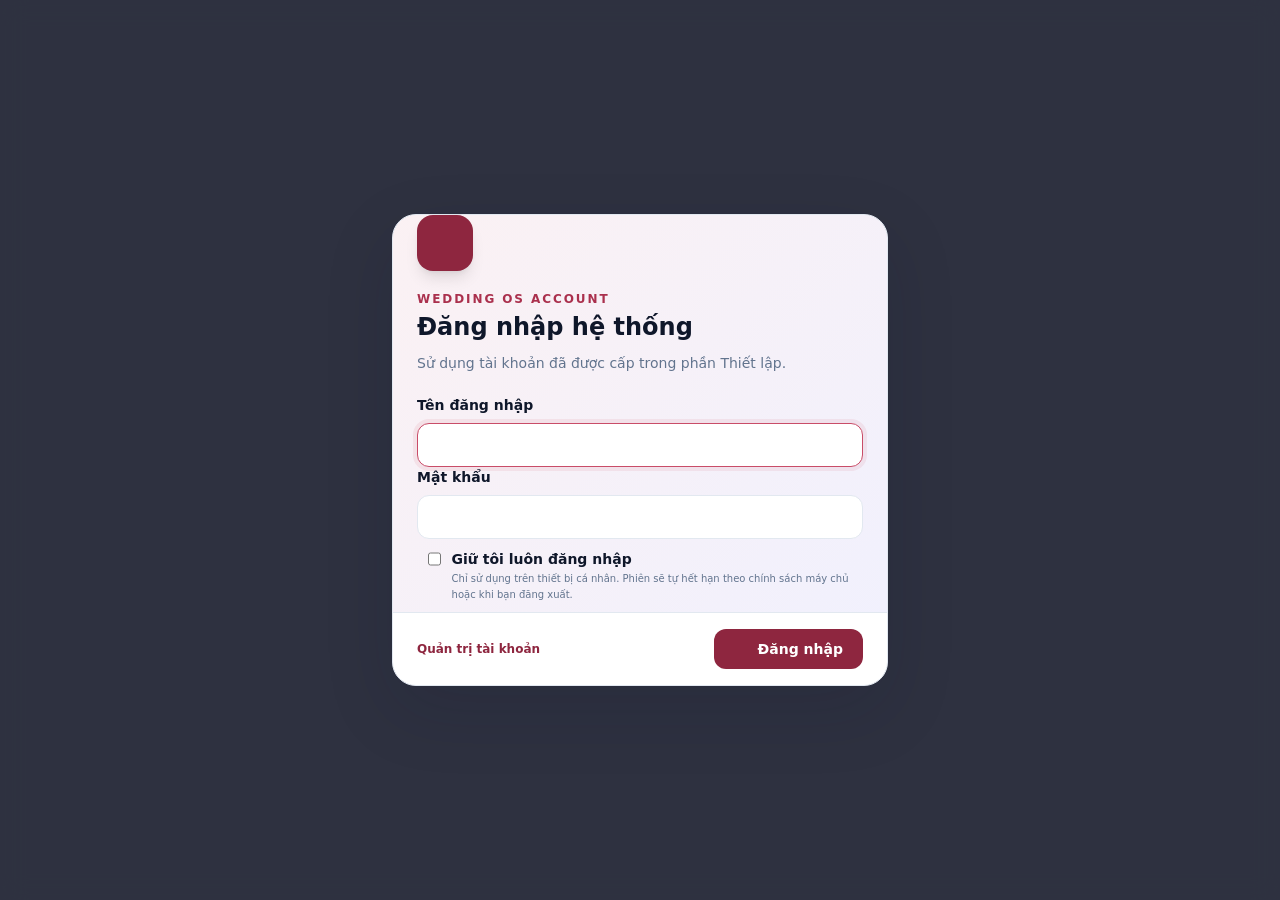
==== commit a2e5b34c: "Add files via upload" ====
--- a/index.html
+++ b/index.html
@@ -234,9 +234,9 @@
           <div class="grid size-12 place-items-center rounded-2xl bg-brand-50 text-brand-700 dark:bg-brand-500/10 dark:text-brand-300"><i data-lucide="shield-keyhole" class="size-6"></i></div>
           <p class="mt-5 text-xs font-semibold uppercase tracking-[.16em] text-brand-600 dark:text-brand-400">Khu vực quản trị</p>
           <h3 class="mt-1 text-xl font-bold">Nhập mật khẩu Thiết lập</h3>
-          <p class="mt-2 text-sm leading-6 text-slate-500 dark:text-slate-400">Nhập mật khẩu quản trị để truy cập khu vực Thiết lập.</p>
+          <p class="mt-2 text-sm leading-6 text-slate-500 dark:text-slate-400">Chỉ cần mật khẩu quản trị để mở Đồng bộ dữ liệu và Quản lý/cấp tài khoản.</p>
           <label class="mt-5 block"><span class="mb-2 block text-sm font-semibold">Mật khẩu quản trị</span><input id="settingsAccessPassword" type="password" autocomplete="current-password" required class="h-11 w-full rounded-xl border border-slate-200 bg-white px-3 text-sm outline-none transition focus:border-brand-500 focus:ring-4 focus:ring-brand-500/10 dark:border-slate-700 dark:bg-slate-950" /></label>
-          <div class="mt-4 rounded-2xl bg-emerald-50 p-4 text-xs leading-5 text-emerald-800 dark:bg-emerald-500/10 dark:text-emerald-200"><strong>Đăng nhập tối ưu:</strong> mật khẩu kết nối không còn được yêu cầu tại đây. Mật khẩu quản trị hoặc tài khoản đã cấp là đủ để truy cập từ mọi thiết bị.</div>
+          <div class="mt-4 rounded-2xl bg-emerald-50 p-4 text-xs leading-5 text-emerald-800 dark:bg-emerald-500/10 dark:text-emerald-200"><strong>Phạm vi quản trị:</strong> các thiết lập chung vẫn dùng được với tài khoản thường; xác thực này chỉ mở các chức năng quản trị nhạy cảm.</div>
           <div class="mt-2 flex justify-end"><button id="forgotAdminPassword" type="button" class="inline-flex items-center gap-1.5 text-xs font-semibold text-brand-700 hover:underline dark:text-brand-300"><i data-lucide="mail" class="size-3.5"></i>Quên mật khẩu?</button></div>
           <p id="settingsAccessError" class="mt-2 hidden text-xs font-semibold text-rose-600 dark:text-rose-300"></p>
         </div>
--- a/style.css
+++ b/style.css
@@ -3335,25 +3335,42 @@
 .widget-grid.widget-grid--single-row {
   display:grid;
   grid-template-columns:repeat(var(--widget-count, 1), minmax(0, 1fr));
-  gap:.7rem;
+  gap:.65rem;
   width:100%;
-  margin-bottom:.9rem;
+  margin-bottom:.8rem;
   overflow:visible;
+  align-items:stretch;
 }
 .widget-grid.widget-grid--single-row .widget-stat-card {
   min-width:0;
-  min-height:5.8rem;
-  padding:.72rem .78rem;
-  gap:.35rem;
+  min-height:4.9rem;
+  padding:.62rem .72rem;
+  display:flex;
+  align-items:center;
+  justify-content:center;
+}
+.widget-grid.widget-grid--single-row .widget-stat-card__head {
+  width:100%;
+  align-items:center;
+}
+.widget-grid.widget-grid--single-row .widget-stat-card__copy {
+  display:flex;
+  flex-direction:column;
+  justify-content:center;
+  min-width:0;
 }
 .widget-grid.widget-grid--single-row .widget-stat-card__label {
   min-height:0;
   -webkit-line-clamp:1;
   white-space:nowrap;
   text-overflow:ellipsis;
-}
-.widget-grid.widget-grid--single-row .widget-stat-card__value { margin-top:.18rem; }
-.widget-grid.widget-grid--single-row .widget-stat-card__icon { width:1.95rem; height:1.95rem; }
+  line-height:1rem;
+}
+.widget-grid.widget-grid--single-row .widget-stat-card__value {
+  margin-top:.08rem;
+  line-height:1.15;
+}
+.widget-grid.widget-grid--single-row .widget-stat-card__icon { width:1.9rem; height:1.9rem; }
 @media (max-width:767px) {
   .widget-grid.widget-grid--single-row {
     display:flex;
@@ -3362,13 +3379,16 @@
     overscroll-behavior-x:contain;
     scroll-snap-type:x proximity;
     scrollbar-width:thin;
-    padding-bottom:.2rem;
+    padding-bottom:.15rem;
   }
   .widget-grid.widget-grid--single-row .widget-stat-card {
-    flex:0 0 min(10rem, 74vw);
+    flex:1 1 0;
+    min-width:8.5rem;
+    max-width:10rem;
     scroll-snap-align:start;
   }
 }
+
 
 .collection-panel-toolbar {
   display:grid;
@@ -3448,3 +3468,197 @@
 /* Stable attachment redraw: keep editor shell intact while only attachment content updates. */
 .attachment-editor-section { contain:layout paint; }
 .detail-attachment-link { width:100%; text-align:left; font:inherit; color:inherit; }
+
+/* WeddingOS v9.5.0 — Mobile core navigation, safe dialogs and icon-only list toolbar */
+.mobile-core-nav {
+  display:flex;
+  min-width:0;
+  flex:1 1 0;
+  flex-direction:column;
+  align-items:center;
+  justify-content:center;
+  gap:.22rem;
+  min-height:3rem;
+  border-radius:.8rem;
+  padding:.28rem .2rem;
+  font-size:.64rem;
+  line-height:.8rem;
+  font-weight:650;
+  color:var(--color-slate-500);
+  transition:background .15s ease,color .15s ease,transform .15s ease;
+}
+.mobile-core-nav:active { transform:scale(.97); }
+.mobile-core-nav.is-active { background:var(--color-brand-50); color:var(--color-brand-700); }
+.dark .mobile-core-nav { color:var(--color-slate-400); }
+.dark .mobile-core-nav.is-active { background:rgb(201 76 104 / .12); color:var(--color-brand-300); }
+
+@media (max-width:767px) {
+  /* Account is a bottom-nav action on mobile; keep header space for alerts/menu. */
+  .app-shell-header #profileButton { display:none !important; }
+
+  /* Dynamic viewport + safe-area prevents iOS Safari chrome from clipping editor header/footer. */
+  .editor-dialog-shell {
+    position:fixed;
+    inset:auto .25rem max(.25rem, env(safe-area-inset-bottom));
+    margin:0 auto;
+    width:calc(100vw - .5rem);
+    height:min(92dvh, calc(100dvh - env(safe-area-inset-top) - env(safe-area-inset-bottom) - .5rem));
+    max-height:calc(100dvh - env(safe-area-inset-top) - env(safe-area-inset-bottom) - .5rem);
+    border-radius:1.25rem 1.25rem .8rem .8rem;
+    overflow:hidden;
+  }
+  .editor-dialog-shell > form { min-height:0; height:100%; max-height:100%; }
+  #editorFields { overscroll-behavior:contain; -webkit-overflow-scrolling:touch; padding-bottom:1rem; }
+  .editor-dialog-shell form > :first-child { flex:0 0 auto; }
+  .editor-dialog-shell form > :last-child { flex:0 0 auto; padding-bottom:max(1rem, env(safe-area-inset-bottom)); }
+
+  /* Table name and all list actions share one compact row. */
+  .collection-panel-toolbar {
+    display:grid;
+    grid-template-columns:minmax(0,1fr) auto;
+    align-items:center;
+    gap:.55rem;
+    padding:.62rem .72rem;
+  }
+  .collection-panel-toolbar__heading { min-width:0; }
+  .collection-panel-toolbar__heading h3 { overflow:hidden; text-overflow:ellipsis; white-space:nowrap; font-size:1rem; line-height:1.25rem; }
+  .collection-panel-toolbar__heading p { overflow:hidden; text-overflow:ellipsis; white-space:nowrap; font-size:.65rem; line-height:.9rem; }
+  .collection-panel-toolbar__actions {
+    width:auto;
+    min-width:0;
+    justify-content:flex-end;
+    gap:.25rem;
+    overflow:visible;
+    padding:0;
+  }
+  .collection-toolbar-button,
+  .collection-toolbar-add {
+    width:2.2rem;
+    height:2.2rem;
+    padding:0;
+    border-radius:.7rem;
+    gap:0;
+  }
+  .collection-toolbar-button > span:not(.rounded-full),
+  .collection-toolbar-add > span { display:none !important; }
+  .collection-toolbar-button .rounded-full { position:absolute; transform:translate(.78rem,-.78rem); min-width:1rem; padding:.08rem .25rem; font-size:.56rem; }
+  .collection-toolbar-button { position:relative; }
+  .filter-active-strip { padding:.45rem .75rem; overflow-x:auto; flex-wrap:nowrap; scrollbar-width:none; }
+  .filter-active-strip::-webkit-scrollbar { display:none; }
+
+  #mobileActions {
+    bottom:calc(5rem + env(safe-area-inset-bottom));
+    max-height:min(62dvh, 28rem);
+    overflow-y:auto;
+    overscroll-behavior:contain;
+    border-radius:1.15rem;
+    scrollbar-width:thin;
+  }
+  #mobileNav { padding-bottom:max(.5rem, env(safe-area-inset-bottom)); }
+}
+
+/* WeddingOS v9.6.1 — Streamlined sectioned forms */
+.editor-form-sections {
+  display:flex;
+  flex-direction:column;
+  gap:1rem;
+}
+.editor-form-section {
+  border-top:1px solid var(--color-slate-200);
+  padding-top:1rem;
+}
+.dark .editor-form-section { border-color:var(--color-slate-800); }
+.editor-form-section:first-child { border-top:0; padding-top:.1rem; }
+.editor-form-section__heading {
+  display:flex;
+  align-items:center;
+  gap:.65rem;
+  margin-bottom:.9rem;
+}
+.editor-form-section__icon {
+  display:grid;
+  width:2rem;
+  height:2rem;
+  flex:0 0 auto;
+  place-items:center;
+  border-radius:.65rem;
+  background:var(--color-brand-50);
+  color:var(--color-brand-700);
+}
+.dark .editor-form-section__icon { background:rgb(201 76 104 / .12); color:var(--color-brand-300); }
+.editor-form-section__heading h4 {
+  font-size:.8rem;
+  line-height:1.1rem;
+  font-weight:750;
+  color:var(--color-slate-900);
+}
+.dark .editor-form-section__heading h4 { color:var(--color-slate-100); }
+.editor-form-section__heading p {
+  margin-top:.1rem;
+  font-size:.62rem;
+  line-height:.9rem;
+  color:var(--color-slate-400);
+}
+.editor-form-section__grid {
+  display:grid;
+  grid-template-columns:repeat(auto-fit,minmax(min(100%,14rem),1fr));
+  gap:.9rem 1rem;
+  align-items:start;
+}
+.editor-form-field { min-width:0; }
+.editor-form-field--wide { grid-column:1 / -1; }
+.editor-form-field :is(input,select,textarea):invalid:not(:placeholder-shown) { border-color:var(--color-rose-300); }
+@media (max-width:767px) {
+  .editor-form-section__grid { grid-template-columns:minmax(0,1fr); gap:.85rem; }
+  .editor-form-field--wide { grid-column:auto; }
+  .editor-dialog-shell form > :last-child {
+    display:flex;
+    flex-direction:row;
+    align-items:center;
+    gap:.75rem;
+  }
+  .editor-dialog-shell form > :last-child > button {
+    flex:1 1 0;
+    min-width:0;
+  }
+}
+
+
+
+/* WeddingOS v9.6.2 — exact form row layouts + checkbox multiselect */
+.editor-form-section__rows { display:flex; flex-direction:column; gap:.9rem; }
+.editor-form-row {
+  display:grid;
+  grid-template-columns:repeat(var(--editor-row-columns,1),minmax(0,1fr));
+  gap:.9rem 1rem;
+  align-items:start;
+}
+.editor-form-row > .editor-form-field { min-width:0; }
+.editor-form-row > .editor-form-field--wide { grid-column:1 / -1; }
+.editor-multiselect {
+  max-height:12.5rem;
+  overflow-y:auto;
+  border:1px solid var(--color-slate-200);
+  border-radius:.75rem;
+  background:#fff;
+  padding:.35rem;
+  scrollbar-width:thin;
+}
+.dark .editor-multiselect { border-color:var(--color-slate-700); background:var(--color-slate-950); }
+.editor-multiselect__option {
+  display:flex;
+  align-items:center;
+  gap:.6rem;
+  min-height:2.3rem;
+  border-radius:.55rem;
+  padding:.4rem .55rem;
+  font-size:.8rem;
+  line-height:1.15rem;
+  cursor:pointer;
+}
+.editor-multiselect__option:hover { background:var(--color-slate-50); }
+.dark .editor-multiselect__option:hover { background:var(--color-slate-800); }
+.editor-multiselect__option input { width:1rem; height:1rem; accent-color:var(--color-brand-700); flex:0 0 auto; }
+@media (max-width:767px) {
+  .editor-form-row { grid-template-columns:minmax(0,1fr); gap:.85rem; }
+}
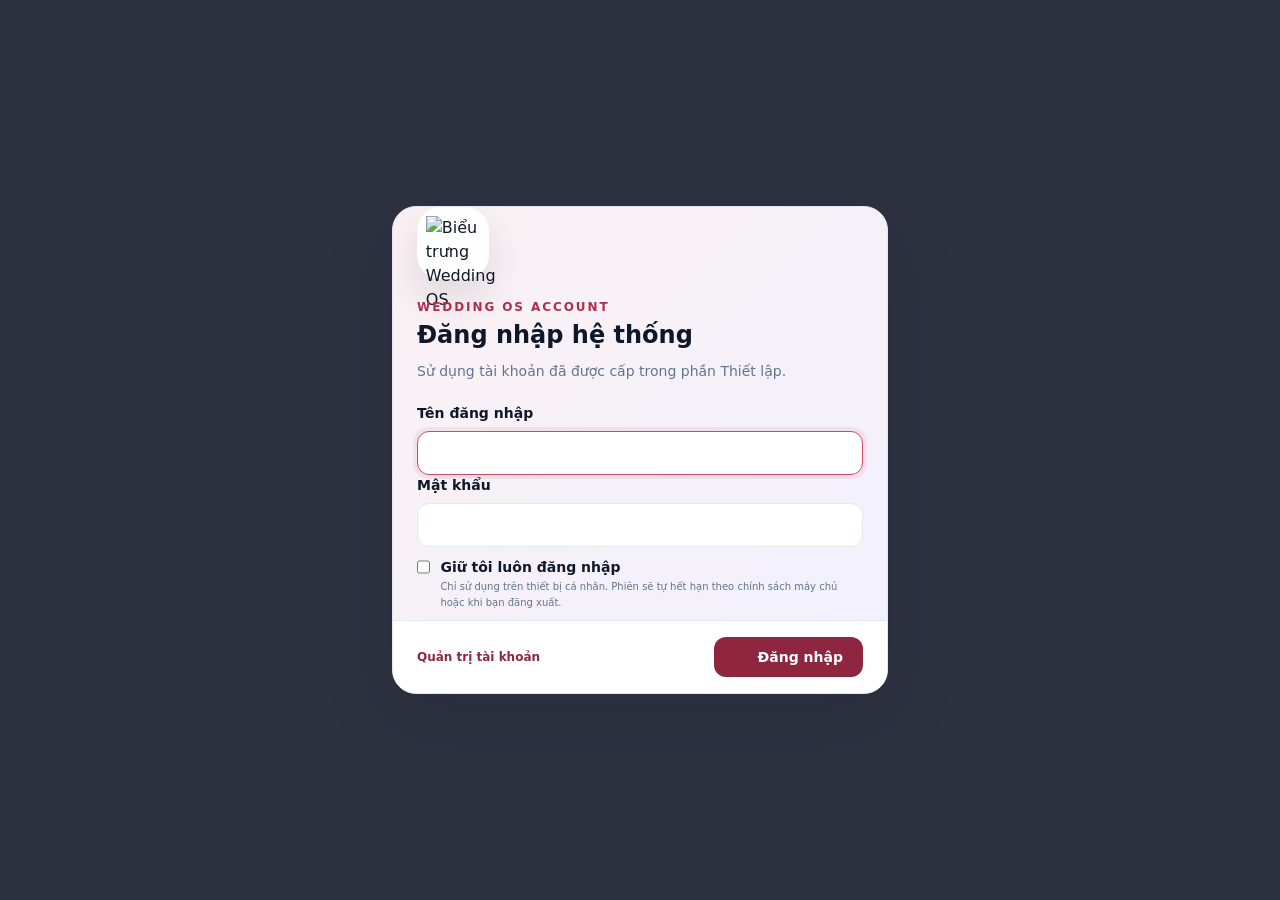
==== commit b4e18078: "Ver 10" ====
--- a/index.html
+++ b/index.html
@@ -7,8 +7,8 @@
   <meta name="viewport" content="width=device-width, initial-scale=1.0, viewport-fit=cover" />
   <meta name="theme-color" content="#0f172a" />
   <meta name="color-scheme" content="light dark" />
-  <meta name="description" content="WeddingOS v9 — quản trị kế hoạch cưới, cảnh báo tự động, tài khoản mã hóa và đồng bộ Google Sheets." />
-  <meta name="wedding-sync-endpoint" content="https://script.google.com/macros/s/AKfycbxCjvbrTWBYSgRjnATEDbCyCr81f2PlQjikNkKHVwsYZx127fsG5Y38BeLzDf-8eeyd/exec" />
+  <meta name="description" content="WeddingOS v10 — quản trị kế hoạch cưới, Master Data, đồng bộ đa thiết bị và Google Sheets." />
+  <meta name="wedding-sync-endpoint" content="https://script.google.com/macros/s/AKfycbxPGfo0E_tAuTZByNquphIFResTyJnuLfrTFuSIGdrVifSMwiGTAiz89W5JxFCiuMsANQ/exec" />
   <link rel="icon" href="https://drive.google.com/thumbnail?id=1BPVk8qWhFlZqy7HUdq9lbE7Hr1CfRZzR&sz=w64" />
   <link rel="apple-touch-icon" href="https://drive.google.com/thumbnail?id=1BPVk8qWhFlZqy7HUdq9lbE7Hr1CfRZzR&sz=w180" />
   <title>Wedding OS</title>
@@ -40,7 +40,7 @@
     <aside id="sidebar" class="fixed inset-y-0 left-0 z-50 flex w-[284px] -translate-x-full flex-col border-r border-slate-200/80 bg-white transition-transform duration-300 dark:border-slate-800 dark:bg-slate-900 lg:translate-x-0">
       <div class="flex h-20 items-center gap-3 border-b border-slate-200/80 px-5 dark:border-slate-800">
         <div class="grid size-11 shrink-0 place-items-center overflow-hidden rounded-2xl bg-gradient-to-br from-brand-600 to-brand-900 text-white shadow-lg shadow-brand-900/20">
-          <img src="https://drive.google.com/thumbnail?id=1GtEAHhCa5_jeqkxfv80TYLWCwfdFZQBu&sz=w160" alt="Logo Wedding OS" class="h-full w-full object-contain" />
+          <img src="https://drive.google.com/thumbnail?id=1GtEAHhCa5_jeqkxfv80TYLWCwfdFZQBu&sz=w256" alt="Logo Wedding OS" referrerpolicy="no-referrer" class="h-full w-full object-contain p-1" />
         </div>
         <div class="min-w-0">
           <h1 class="truncate text-lg font-bold tracking-tight">Wedding OS</h1>
@@ -120,12 +120,12 @@
     <!-- Editor dialog -->
     <dialog id="editorDialog" class="dialog-centered editor-dialog-shell rounded-3xl border border-slate-200 bg-white p-0 shadow-panel dark:border-slate-800 dark:bg-slate-900">
       <form id="editorForm" method="dialog" class="app-scrollbar flex h-full min-h-0 flex-col bg-white dark:bg-slate-900">
-        <div class="flex items-start gap-4 border-b border-slate-200 px-5 py-5 dark:border-slate-800 sm:px-6">
+        <div class="compact-dialog-header flex items-start gap-4 border-b border-slate-200 px-5 py-5 dark:border-slate-800 sm:px-6">
           <div class="grid size-10 shrink-0 place-items-center rounded-xl bg-brand-50 text-brand-700 dark:bg-brand-500/10 dark:text-brand-300"><i data-lucide="file-pen-line" class="size-5"></i></div>
           <div class="min-w-0 flex-1">
-            <p class="text-xs font-semibold uppercase tracking-[.16em] text-brand-600 dark:text-brand-400">Biểu mẫu dữ liệu</p>
-            <h3 id="editorTitle" class="mt-1 text-lg font-bold">Chỉnh sửa bản ghi</h3>
-            <p id="editorSubtitle" class="mt-1 text-sm text-slate-500 dark:text-slate-400">Cập nhật thông tin và lưu vào bộ nhớ cục bộ.</p>
+            <p class="text-[10px] font-semibold uppercase tracking-[.14em] text-brand-600 dark:text-brand-400">Biểu mẫu dữ liệu</p>
+            <h3 id="editorTitle" class="mt-1 text-base font-bold">Chỉnh sửa bản ghi</h3>
+            <p id="editorSubtitle" class="mt-1 text-[11px] leading-4 text-slate-500 dark:text-slate-400">Cập nhật thông tin và lưu vào bộ nhớ cục bộ.</p>
           </div>
           <button type="button" data-close-dialog="editorDialog" aria-label="Đóng" class="grid size-10 place-items-center rounded-xl text-slate-500 transition hover:bg-slate-100 hover:text-slate-900 focus:outline-none focus:ring-2 focus:ring-brand-500 dark:hover:bg-slate-800 dark:hover:text-white"><i data-lucide="x" class="size-5"></i></button>
         </div>
@@ -139,7 +139,7 @@
 
     <!-- Detail dialog -->
     <dialog id="detailDialog" class="dialog-centered detail-popup-shell rounded-3xl border border-slate-200 bg-white p-0 shadow-panel dark:border-slate-800 dark:bg-slate-900">
-      <div class="detail-popup-header flex items-start gap-4 border-b border-slate-200 px-5 py-5 dark:border-slate-800 sm:px-6">
+      <div class="compact-dialog-header detail-popup-header flex items-start gap-4 border-b border-slate-200 px-5 py-5 dark:border-slate-800 sm:px-6">
         <div class="grid size-10 shrink-0 place-items-center rounded-xl bg-brand-50 text-brand-700 dark:bg-brand-500/10 dark:text-brand-300"><i data-lucide="eye" class="size-5"></i></div>
         <div class="min-w-0 flex-1"><p class="text-xs font-semibold uppercase tracking-[.16em] text-brand-600 dark:text-brand-400">Thông tin bản ghi</p><h3 id="detailTitle" class="mt-1 text-lg font-bold">Xem chi tiết</h3></div>
         <button type="button" data-close-dialog="detailDialog" aria-label="Đóng" class="grid size-10 place-items-center rounded-xl text-slate-500 transition hover:bg-slate-100 hover:text-slate-900 dark:hover:bg-slate-800 dark:hover:text-white"><i data-lucide="x" class="size-5"></i></button>
@@ -152,7 +152,7 @@
     <!-- Search and multi-field filter dialog -->
     <dialog id="filterDialog" class="dialog-centered filter-dialog-shell rounded-2xl border border-slate-200 bg-white p-0 shadow-panel dark:border-slate-700 dark:bg-slate-900">
       <form id="filterForm" class="flex max-h-[calc(100vh-1rem)] flex-col">
-        <div class="flex items-center justify-between border-b border-slate-200 px-5 py-4 dark:border-slate-800">
+        <div class="compact-dialog-header flex items-center justify-between border-b border-slate-200 px-5 py-4 dark:border-slate-800">
           <div>
             <p class="text-xs font-semibold uppercase tracking-[.16em] text-brand-600 dark:text-brand-400">Bộ lọc nâng cao</p>
             <h3 id="filterDialogTitle" class="mt-1 text-lg font-bold">Tìm kiếm</h3>
@@ -168,22 +168,45 @@
     </dialog>
 
     <!-- Confirmation dialog -->
-    <dialog id="confirmDialog" class="dialog-centered w-[calc(100%-2rem)] max-w-md rounded-3xl border border-slate-200 bg-white p-0 shadow-panel dark:border-slate-800 dark:bg-slate-900">
-      <div class="p-6">
+    <dialog id="confirmDialog" class="dialog-centered confirm-dialog-shell rounded-3xl border border-slate-200 bg-white p-0 shadow-panel dark:border-slate-800 dark:bg-slate-900">
+      <div class="confirm-dialog-body p-6">
         <div class="grid size-12 place-items-center rounded-2xl bg-rose-50 text-rose-600 dark:bg-rose-500/10 dark:text-rose-300"><i data-lucide="trash-2" class="size-5"></i></div>
-        <h3 id="confirmTitle" class="mt-5 text-lg font-bold">Xóa bản ghi này?</h3>
-        <p id="confirmDescription" class="mt-2 text-sm leading-6 text-slate-500 dark:text-slate-400">Thao tác sẽ xóa bản ghi khỏi bản xem trước trên thiết bị này. Bạn vẫn có thể tải lại dữ liệu mặc định trong phần Thiết lập.</p>
-      </div>
-      <div class="flex justify-end gap-2 border-t border-slate-200 px-6 py-4 dark:border-slate-800">
+        <h3 id="confirmTitle" class="mt-4 text-lg font-bold">Xóa bản ghi này?</h3>
+        <p id="confirmDescription" class="mt-1.5 text-[11px] leading-5 text-slate-500 dark:text-slate-400">Thao tác sẽ xóa bản ghi này. Thay đổi được lưu cục bộ và sẽ đồng bộ lên Google Sheets khi có kết nối.</p>
+      </div>
+      <div class="confirm-dialog-footer flex justify-end gap-2 border-t border-slate-200 px-6 py-4 dark:border-slate-800">
         <button type="button" data-close-dialog="confirmDialog" class="h-10 rounded-xl border border-slate-200 px-4 text-sm font-semibold transition hover:bg-slate-50 dark:border-slate-700 dark:hover:bg-slate-800">Hủy</button>
         <button id="confirmDeleteButton" type="button" class="h-10 rounded-xl bg-rose-600 px-4 text-sm font-semibold text-white transition hover:bg-rose-700 focus:outline-none focus:ring-2 focus:ring-rose-500">Xóa</button>
       </div>
+    </dialog>
+
+    <!-- Shared lookup editor -->
+    <dialog id="lookupEditDialog" class="dialog-centered lookup-edit-dialog-shell rounded-3xl border border-slate-200 bg-white p-0 shadow-panel dark:border-slate-800 dark:bg-slate-900">
+      <form id="lookupEditForm" class="lookup-edit-form">
+        <div class="compact-dialog-header flex items-start gap-4 border-b border-slate-200 px-5 py-5 dark:border-slate-800 sm:px-6">
+          <div class="grid size-10 shrink-0 place-items-center rounded-xl bg-brand-50 text-brand-700 dark:bg-brand-500/10 dark:text-brand-300"><i data-lucide="pencil-line" class="size-5"></i></div>
+          <div class="min-w-0 flex-1">
+            <p class="text-[10px] font-semibold uppercase tracking-[.14em] text-brand-600 dark:text-brand-400">Danh mục dùng chung</p>
+            <h3 id="lookupEditTitle" class="mt-1 text-base font-bold">Chỉnh sửa lựa chọn</h3>
+            <p id="lookupEditDescription" class="mt-1 text-[10px] leading-4 text-slate-500 dark:text-slate-400">Cập nhật giá trị dùng chung cho các biểu mẫu liên quan.</p>
+          </div>
+          <button type="button" data-close-dialog="lookupEditDialog" aria-label="Đóng" class="grid size-10 place-items-center rounded-xl text-slate-500 transition hover:bg-slate-100 hover:text-slate-900 dark:hover:bg-slate-800 dark:hover:text-white"><i data-lucide="x" class="size-5"></i></button>
+        </div>
+        <div class="px-5 py-5 sm:px-6">
+          <label class="block"><span class="mb-2 block text-sm font-semibold">Giá trị</span><input id="lookupEditValue" type="text" maxlength="200" required autocomplete="off" class="h-11 w-full rounded-xl border border-slate-200 bg-white px-3 text-sm outline-none transition focus:border-brand-500 focus:ring-4 focus:ring-brand-500/10 dark:border-slate-700 dark:bg-slate-950" /></label>
+          <p id="lookupEditError" class="mt-2 hidden text-xs font-semibold text-rose-600 dark:text-rose-300"></p>
+        </div>
+        <div class="flex justify-end gap-2 border-t border-slate-200 px-5 py-4 dark:border-slate-800 sm:px-6">
+          <button type="button" data-close-dialog="lookupEditDialog" class="inline-flex h-10 items-center rounded-xl border border-slate-200 px-4 text-sm font-semibold transition hover:bg-slate-50 dark:border-slate-700 dark:hover:bg-slate-800">Hủy</button>
+          <button type="submit" class="inline-flex h-10 items-center gap-2 rounded-xl bg-brand-700 px-4 text-sm font-semibold text-white transition hover:bg-brand-800"><i data-lucide="save" class="size-4"></i>Lưu thay đổi</button>
+        </div>
+      </form>
     </dialog>
 
     <!-- Google Sheets connection dialog -->
     <dialog id="connectionDialog" class="dialog-centered w-[calc(100%-2rem)] max-w-xl rounded-3xl border border-slate-200 bg-white p-0 shadow-panel dark:border-slate-800 dark:bg-slate-900">
       <form id="connectionForm" method="dialog">
-        <div class="flex items-start gap-4 border-b border-slate-200 px-5 py-5 dark:border-slate-800 sm:px-6">
+        <div class="compact-dialog-header flex items-start gap-4 border-b border-slate-200 px-5 py-5 dark:border-slate-800 sm:px-6">
           <div class="grid size-10 shrink-0 place-items-center rounded-xl bg-brand-50 text-brand-700 dark:bg-brand-500/10 dark:text-brand-300"><i data-lucide="key-round" class="size-5"></i></div>
           <div class="min-w-0 flex-1">
             <p class="text-xs font-semibold uppercase tracking-[.16em] text-brand-600 dark:text-brand-400">Kết nối dữ liệu</p>
@@ -208,7 +231,7 @@
 
     <!-- Notification center -->
     <dialog id="notificationDialog" class="dialog-centered w-[calc(100%-2rem)] max-w-xl rounded-3xl border border-slate-200 bg-white p-0 shadow-panel dark:border-slate-800 dark:bg-slate-900">
-      <div class="flex items-start gap-4 border-b border-slate-200 px-5 py-5 dark:border-slate-800 sm:px-6">
+      <div class="compact-dialog-header flex items-start gap-4 border-b border-slate-200 px-5 py-5 dark:border-slate-800 sm:px-6">
         <div class="grid size-10 shrink-0 place-items-center rounded-xl bg-brand-50 text-brand-700 dark:bg-brand-500/10 dark:text-brand-300"><i data-lucide="bell-ring" class="size-5"></i></div>
         <div class="min-w-0 flex-1"><p class="text-xs font-semibold uppercase tracking-[.16em] text-brand-600 dark:text-brand-400">Trung tâm cảnh báo</p><h3 class="mt-1 text-lg font-bold">Thông báo hôm nay</h3><p id="notificationSummary" class="mt-1 text-xs text-slate-500 dark:text-slate-400"></p></div>
         <button type="button" data-close-dialog="notificationDialog" aria-label="Đóng" class="grid size-10 place-items-center rounded-xl text-slate-500 transition hover:bg-slate-100 hover:text-slate-900 dark:hover:bg-slate-800 dark:hover:text-white"><i data-lucide="x" class="size-5"></i></button>
@@ -218,7 +241,7 @@
 
     <!-- Notification detail -->
     <dialog id="notificationDetailDialog" class="dialog-centered w-[calc(100%-2rem)] max-w-xl rounded-3xl border border-slate-200 bg-white p-0 shadow-panel dark:border-slate-800 dark:bg-slate-900">
-      <div class="flex items-start gap-4 border-b border-slate-200 px-5 py-5 dark:border-slate-800 sm:px-6">
+      <div class="compact-dialog-header flex items-start gap-4 border-b border-slate-200 px-5 py-5 dark:border-slate-800 sm:px-6">
         <div id="notificationDetailIcon" class="grid size-10 shrink-0 place-items-center rounded-xl bg-blue-50 text-blue-700 dark:bg-blue-500/10 dark:text-blue-300"><i data-lucide="bell" class="size-5"></i></div>
         <div class="min-w-0 flex-1"><p id="notificationDetailType" class="text-xs font-semibold uppercase tracking-[.16em] text-brand-600 dark:text-brand-400">Thông báo</p><h3 id="notificationDetailTitle" class="mt-1 text-lg font-bold"></h3></div>
         <button type="button" data-close-dialog="notificationDetailDialog" aria-label="Đóng" class="grid size-10 place-items-center rounded-xl text-slate-500 transition hover:bg-slate-100 hover:text-slate-900 dark:hover:bg-slate-800 dark:hover:text-white"><i data-lucide="x" class="size-5"></i></button>
@@ -229,18 +252,18 @@
 
     <!-- Settings access password -->
     <dialog id="settingsAccessDialog" class="dialog-centered security-dialog-shell rounded-3xl border border-slate-200 bg-white p-0 shadow-panel dark:border-slate-800 dark:bg-slate-900">
-      <form id="settingsAccessForm">
-        <div class="px-6 py-6">
+      <form id="settingsAccessForm" class="settings-access-form">
+        <div class="settings-access-body px-6 py-5">
           <div class="grid size-12 place-items-center rounded-2xl bg-brand-50 text-brand-700 dark:bg-brand-500/10 dark:text-brand-300"><i data-lucide="shield-keyhole" class="size-6"></i></div>
           <p class="mt-5 text-xs font-semibold uppercase tracking-[.16em] text-brand-600 dark:text-brand-400">Khu vực quản trị</p>
-          <h3 class="mt-1 text-xl font-bold">Nhập mật khẩu Thiết lập</h3>
-          <p class="mt-2 text-sm leading-6 text-slate-500 dark:text-slate-400">Chỉ cần mật khẩu quản trị để mở Đồng bộ dữ liệu và Quản lý/cấp tài khoản.</p>
-          <label class="mt-5 block"><span class="mb-2 block text-sm font-semibold">Mật khẩu quản trị</span><input id="settingsAccessPassword" type="password" autocomplete="current-password" required class="h-11 w-full rounded-xl border border-slate-200 bg-white px-3 text-sm outline-none transition focus:border-brand-500 focus:ring-4 focus:ring-brand-500/10 dark:border-slate-700 dark:bg-slate-950" /></label>
-          <div class="mt-4 rounded-2xl bg-emerald-50 p-4 text-xs leading-5 text-emerald-800 dark:bg-emerald-500/10 dark:text-emerald-200"><strong>Phạm vi quản trị:</strong> các thiết lập chung vẫn dùng được với tài khoản thường; xác thực này chỉ mở các chức năng quản trị nhạy cảm.</div>
+          <h3 id="settingsAccessTitle" class="mt-1 text-xl font-bold">Nhập mật khẩu Thiết lập</h3>
+          <p id="settingsAccessDescription" class="mt-2 text-sm leading-6 text-slate-500 dark:text-slate-400">Chỉ cần mật khẩu quản trị để mở Đồng bộ dữ liệu và Quản lý/cấp tài khoản.</p>
+          <label class="mt-4 block"><span id="settingsAccessPasswordLabel" class="mb-2 block text-sm font-semibold">Mật khẩu quản trị</span><input id="settingsAccessPassword" type="password" autocomplete="current-password" required class="h-11 w-full rounded-xl border border-slate-200 bg-white px-3 text-sm outline-none transition focus:border-brand-500 focus:ring-4 focus:ring-brand-500/10 dark:border-slate-700 dark:bg-slate-950" /></label>
+          <div id="settingsAccessScopeNote" class="mt-4 rounded-2xl bg-emerald-50 p-4 text-xs leading-5 text-emerald-800 dark:bg-emerald-500/10 dark:text-emerald-200"><strong>Phạm vi quản trị:</strong> các thiết lập chung vẫn dùng được với tài khoản thường; xác thực này chỉ mở các chức năng quản trị nhạy cảm.</div>
           <div class="mt-2 flex justify-end"><button id="forgotAdminPassword" type="button" class="inline-flex items-center gap-1.5 text-xs font-semibold text-brand-700 hover:underline dark:text-brand-300"><i data-lucide="mail" class="size-3.5"></i>Quên mật khẩu?</button></div>
           <p id="settingsAccessError" class="mt-2 hidden text-xs font-semibold text-rose-600 dark:text-rose-300"></p>
         </div>
-        <div class="flex justify-end gap-2 border-t border-slate-200 px-6 py-4 dark:border-slate-800">
+        <div class="settings-access-footer flex justify-end gap-2 border-t border-slate-200 px-6 py-4 dark:border-slate-800">
           <button id="cancelSettingsAccess" type="button" class="h-10 rounded-xl border border-slate-200 px-4 text-sm font-semibold transition hover:bg-slate-50 dark:border-slate-700 dark:hover:bg-slate-800">Hủy</button>
           <button type="submit" class="inline-flex h-10 items-center gap-2 rounded-xl bg-brand-700 px-4 text-sm font-semibold text-white transition hover:bg-brand-800"><i data-lucide="unlock-keyhole" class="size-4"></i>Truy cập</button>
         </div>
@@ -281,7 +304,7 @@
           <h3 id="settingsPasswordTitle" class="mt-1 text-xl font-bold">Đổi mật khẩu quản trị</h3>
           <p id="settingsPasswordDescription" class="mt-2 text-sm leading-6 text-slate-500 dark:text-slate-400"></p>
           <div class="mt-5 space-y-4">
-            <label class="block"><span class="mb-2 block text-sm font-semibold">Mật khẩu hiện tại</span><input id="settingsCurrentPassword" type="password" autocomplete="current-password" required class="h-11 w-full rounded-xl border border-slate-200 bg-white px-3 text-sm outline-none focus:border-brand-500 focus:ring-4 focus:ring-brand-500/10 dark:border-slate-700 dark:bg-slate-950" /></label>
+            <label id="settingsCurrentPasswordWrap" class="block"><span id="settingsCurrentPasswordLabel" class="mb-2 block text-sm font-semibold">Mật khẩu hiện tại</span><input id="settingsCurrentPassword" type="password" autocomplete="current-password" required class="h-11 w-full rounded-xl border border-slate-200 bg-white px-3 text-sm outline-none focus:border-brand-500 focus:ring-4 focus:ring-brand-500/10 dark:border-slate-700 dark:bg-slate-950" /></label>
             <label class="block"><span class="mb-2 block text-sm font-semibold">Mật khẩu mới</span><input id="settingsNewPassword" type="password" autocomplete="new-password" minlength="6" required class="h-11 w-full rounded-xl border border-slate-200 bg-white px-3 text-sm outline-none focus:border-brand-500 focus:ring-4 focus:ring-brand-500/10 dark:border-slate-700 dark:bg-slate-950" /></label>
             <label class="block"><span class="mb-2 block text-sm font-semibold">Nhập lại mật khẩu mới</span><input id="settingsConfirmPassword" type="password" autocomplete="new-password" minlength="6" required class="h-11 w-full rounded-xl border border-slate-200 bg-white px-3 text-sm outline-none focus:border-brand-500 focus:ring-4 focus:ring-brand-500/10 dark:border-slate-700 dark:bg-slate-950" /></label>
           </div>
@@ -298,7 +321,7 @@
     <!-- Account editor -->
     <dialog id="accountDialog" class="dialog-centered account-dialog-shell rounded-3xl border border-slate-200 bg-white p-0 shadow-panel dark:border-slate-800 dark:bg-slate-900">
       <form id="accountForm" class="flex max-h-[calc(100vh-1rem)] flex-col">
-        <div class="flex items-start gap-4 border-b border-slate-200 px-5 py-5 dark:border-slate-800 sm:px-6">
+        <div class="compact-dialog-header flex items-start gap-4 border-b border-slate-200 px-5 py-5 dark:border-slate-800 sm:px-6">
           <div class="grid size-10 shrink-0 place-items-center rounded-xl bg-brand-50 text-brand-700 dark:bg-brand-500/10 dark:text-brand-300"><i data-lucide="user-cog" class="size-5"></i></div>
           <div class="min-w-0 flex-1"><p class="text-xs font-semibold uppercase tracking-[.16em] text-brand-600 dark:text-brand-400">Quản lý tài khoản</p><h3 id="accountDialogTitle" class="mt-1 text-lg font-bold">Tạo tài khoản</h3></div>
           <button type="button" data-close-dialog="accountDialog" aria-label="Đóng" class="grid size-10 place-items-center rounded-xl text-slate-500 hover:bg-slate-100 dark:hover:bg-slate-800"><i data-lucide="x" class="size-5"></i></button>
@@ -326,15 +349,22 @@
 
     <!-- Managed account login -->
     <dialog id="accountLoginDialog" class="dialog-centered security-dialog-shell rounded-3xl border border-slate-200 bg-white p-0 shadow-panel dark:border-slate-800 dark:bg-slate-900">
-      <form id="accountLoginForm">
-        <div class="login-overlay-note px-6 py-7"><div class="grid size-14 place-items-center rounded-2xl bg-brand-700 text-white shadow-lg"><i data-lucide="users-round" class="size-7"></i></div><p class="mt-5 text-xs font-semibold uppercase tracking-[.16em] text-brand-600 dark:text-brand-300">Wedding OS Account</p><h3 class="mt-1 text-2xl font-bold">Đăng nhập hệ thống</h3><p class="mt-2 text-sm leading-6 text-slate-500 dark:text-slate-400">Sử dụng tài khoản đã được cấp trong phần Thiết lập.</p><div class="mt-5 space-y-4"><label class="block"><span class="mb-2 block text-sm font-semibold">Tên đăng nhập</span><input id="loginUsername" autocomplete="username" required class="h-11 w-full rounded-xl border border-slate-200 bg-white px-3 text-sm outline-none focus:border-brand-500 focus:ring-4 focus:ring-brand-500/10 dark:border-slate-700 dark:bg-slate-950" /></label><label class="block"><span class="mb-2 block text-sm font-semibold">Mật khẩu</span><input id="loginPassword" type="password" autocomplete="current-password" required class="h-11 w-full rounded-xl border border-slate-200 bg-white px-3 text-sm outline-none focus:border-brand-500 focus:ring-4 focus:ring-brand-500/10 dark:border-slate-700 dark:bg-slate-950" /></label><label class="remember-login-row"><input id="loginRememberMe" type="checkbox" /><span><span class="block text-sm font-semibold">Giữ tôi luôn đăng nhập</span><span class="mt-0.5 block text-[10px] leading-4 text-slate-500 dark:text-slate-400">Chỉ sử dụng trên thiết bị cá nhân. Phiên sẽ tự hết hạn theo chính sách máy chủ hoặc khi bạn đăng xuất.</span></span></label></div><p id="loginError" class="mt-3 hidden text-xs font-semibold text-rose-600 dark:text-rose-300"></p></div>
-        <div class="flex items-center justify-between gap-3 border-t border-slate-200 px-6 py-4 dark:border-slate-800"><button id="adminAccessFromLogin" type="button" class="text-xs font-semibold text-brand-700 hover:underline dark:text-brand-300">Quản trị tài khoản</button><button id="accountLoginSubmitButton" type="submit" class="inline-flex h-10 items-center gap-2 rounded-xl bg-brand-700 px-5 text-sm font-semibold text-white disabled:cursor-wait disabled:opacity-70"><i data-lucide="log-in" class="size-4"></i>Đăng nhập</button></div>
+      <form id="accountLoginForm" class="login-dialog-form">
+        <div class="login-overlay-note login-panel px-6 py-7">
+          <div class="login-brand-mark"><img src="https://drive.google.com/thumbnail?id=1BPVk8qWhFlZqy7HUdq9lbE7Hr1CfRZzR&sz=w256" alt="Biểu trưng Wedding OS" referrerpolicy="no-referrer" class="h-full w-full object-contain" /></div>
+          <p class="mt-5 text-xs font-semibold uppercase tracking-[.16em] text-brand-600 dark:text-brand-300">Wedding OS Account</p>
+          <h3 class="mt-1 text-2xl font-bold">Đăng nhập hệ thống</h3>
+          <p id="loginContextHint" class="mt-2 text-sm leading-6 text-slate-500 dark:text-slate-400">Sử dụng tài khoản đã được cấp trong phần Thiết lập.</p>
+          <div class="mt-5 space-y-4 text-left"><label class="block"><span class="mb-2 block text-sm font-semibold">Tên đăng nhập</span><input id="loginUsername" autocomplete="username" required class="h-11 w-full rounded-xl border border-slate-200 bg-white px-3 text-sm outline-none focus:border-brand-500 focus:ring-4 focus:ring-brand-500/10 dark:border-slate-700 dark:bg-slate-950" /></label><label class="block"><span class="mb-2 block text-sm font-semibold">Mật khẩu</span><input id="loginPassword" type="password" autocomplete="current-password" required class="h-11 w-full rounded-xl border border-slate-200 bg-white px-3 text-sm outline-none focus:border-brand-500 focus:ring-4 focus:ring-brand-500/10 dark:border-slate-700 dark:bg-slate-950" /></label><label class="remember-login-row"><input id="loginRememberMe" type="checkbox" /><span><span class="block text-sm font-semibold">Giữ tôi luôn đăng nhập</span><span class="mt-0.5 block text-[10px] leading-4 text-slate-500 dark:text-slate-400">Chỉ sử dụng trên thiết bị cá nhân. Phiên sẽ tự hết hạn theo chính sách máy chủ hoặc khi bạn đăng xuất.</span></span></label></div>
+          <p id="loginError" class="mt-3 hidden text-left text-xs font-semibold text-rose-600 dark:text-rose-300"></p>
+        </div>
+        <div class="login-dialog-footer border-t border-slate-200 px-6 py-4 dark:border-slate-800"><button id="adminAccessFromLogin" type="button" class="login-admin-link text-xs font-semibold text-brand-700 hover:underline dark:text-brand-300">Quản trị tài khoản</button><button id="accountLoginSubmitButton" type="submit" class="inline-flex h-10 items-center justify-center gap-2 rounded-xl bg-brand-700 px-5 text-sm font-semibold text-white disabled:cursor-wait disabled:opacity-70"><i data-lucide="log-in" class="size-4"></i>Đăng nhập</button></div>
       </form>
     </dialog>
 
     <!-- Current account profile -->
     <dialog id="profileDialog" class="dialog-centered profile-dialog-shell rounded-3xl border border-slate-200 bg-white p-0 shadow-panel dark:border-slate-800 dark:bg-slate-900">
-      <div class="flex items-start gap-4 border-b border-slate-200 px-5 py-5 dark:border-slate-800">
+      <div class="compact-dialog-header flex items-start gap-4 border-b border-slate-200 px-5 py-5 dark:border-slate-800">
         <div class="grid size-11 shrink-0 place-items-center rounded-2xl bg-brand-50 text-brand-700 dark:bg-brand-500/10 dark:text-brand-300"><i data-lucide="circle-user-round" class="size-6"></i></div>
         <div class="min-w-0 flex-1"><p class="text-xs font-semibold uppercase tracking-[.16em] text-brand-600 dark:text-brand-400">Tài khoản hiện tại</p><h3 id="profileDialogName" class="mt-1 truncate text-lg font-bold">Người dùng</h3><p id="profileDialogStatus" class="mt-1 text-xs text-slate-500 dark:text-slate-400"></p></div>
         <button type="button" data-close-dialog="profileDialog" aria-label="Đóng" class="grid size-10 place-items-center rounded-xl text-slate-500 transition hover:bg-slate-100 hover:text-slate-900 dark:hover:bg-slate-800 dark:hover:text-white"><i data-lucide="x" class="size-5"></i></button>
@@ -353,7 +383,7 @@
     <!-- Column display settings -->
     <dialog id="columnSettingsDialog" class="dialog-centered column-dialog-shell rounded-3xl border border-slate-200 bg-white p-0 shadow-panel dark:border-slate-800 dark:bg-slate-900">
       <form id="columnSettingsForm" class="min-h-0">
-        <div class="column-dialog-header flex items-start gap-4 border-b border-slate-200 px-5 py-5 dark:border-slate-800 sm:px-6"><div class="grid size-10 shrink-0 place-items-center rounded-xl bg-indigo-50 text-indigo-700 dark:bg-indigo-500/10 dark:text-indigo-300"><i data-lucide="columns-3" class="size-5"></i></div><div class="min-w-0 flex-1"><p class="text-xs font-semibold uppercase tracking-[.16em] text-brand-600 dark:text-brand-400">Tùy chỉnh danh sách</p><h3 id="columnSettingsTitle" class="mt-1 text-lg font-bold">Cột hiển thị</h3><p class="mt-1 text-xs text-slate-500 dark:text-slate-400">Bật/tắt và sắp xếp mọi cột, bao gồm cột Tác vụ. Cấu hình được lưu riêng theo tài khoản.</p></div><button type="button" data-close-dialog="columnSettingsDialog" aria-label="Đóng" class="grid size-10 place-items-center rounded-xl text-slate-500 transition hover:bg-slate-100 dark:hover:bg-slate-800"><i data-lucide="x" class="size-5"></i></button></div>
+        <div class="compact-dialog-header column-dialog-header flex items-start gap-4 border-b border-slate-200 px-5 py-5 dark:border-slate-800 sm:px-6"><div class="grid size-10 shrink-0 place-items-center rounded-xl bg-indigo-50 text-indigo-700 dark:bg-indigo-500/10 dark:text-indigo-300"><i data-lucide="columns-3" class="size-5"></i></div><div class="min-w-0 flex-1"><p class="text-xs font-semibold uppercase tracking-[.16em] text-brand-600 dark:text-brand-400">Tùy chỉnh danh sách</p><h3 id="columnSettingsTitle" class="mt-1 text-lg font-bold">Cột hiển thị</h3><p class="mt-1 text-xs text-slate-500 dark:text-slate-400">Bật/tắt và sắp xếp mọi cột, bao gồm cột Tác vụ. Cấu hình được lưu riêng theo tài khoản.</p></div><button type="button" data-close-dialog="columnSettingsDialog" aria-label="Đóng" class="grid size-10 place-items-center rounded-xl text-slate-500 transition hover:bg-slate-100 dark:hover:bg-slate-800"><i data-lucide="x" class="size-5"></i></button></div>
         <div id="columnSettingsList" class="app-scrollbar space-y-2 px-5 py-5 sm:px-6"></div>
         <div class="column-dialog-footer flex flex-col-reverse gap-2 border-t border-slate-200 px-5 py-4 dark:border-slate-800 sm:flex-row sm:items-center sm:justify-between sm:px-6"><button id="resetColumnSettingsButton" type="button" class="inline-flex h-10 items-center justify-center gap-2 rounded-xl border border-slate-200 px-4 text-sm font-semibold dark:border-slate-700"><i data-lucide="rotate-ccw" class="size-4"></i>Mặc định</button><div class="column-dialog-footer-actions"><button type="button" data-close-dialog="columnSettingsDialog" class="inline-flex h-10 items-center gap-2 rounded-xl border border-slate-200 px-4 text-sm font-semibold dark:border-slate-700"><i data-lucide="x" class="size-4"></i>Hủy</button><button type="submit" class="inline-flex h-10 items-center gap-2 rounded-xl bg-brand-700 px-5 text-sm font-semibold text-white"><i data-lucide="save" class="size-4"></i>Lưu cấu hình</button></div></div>
       </form>
@@ -361,7 +391,36 @@
 
     <!-- Dashboard description editor -->
     <dialog id="dashboardTextDialog" class="dialog-centered w-[calc(100%-2rem)] max-w-xl rounded-3xl border border-slate-200 bg-white p-0 shadow-panel dark:border-slate-800 dark:bg-slate-900">
-      <form id="dashboardTextForm"><div class="flex items-start gap-4 border-b border-slate-200 px-5 py-5 dark:border-slate-800 sm:px-6"><div class="grid size-10 shrink-0 place-items-center rounded-xl bg-brand-50 text-brand-700 dark:bg-brand-500/10 dark:text-brand-300"><i data-lucide="text-cursor-input" class="size-5"></i></div><div class="min-w-0 flex-1"><p class="text-xs font-semibold uppercase tracking-[.16em] text-brand-600 dark:text-brand-400">Nội dung Tổng quan</p><h3 class="mt-1 text-lg font-bold">Chỉnh sửa mô tả</h3></div><button type="button" data-close-dialog="dashboardTextDialog" aria-label="Đóng" class="grid size-10 place-items-center rounded-xl text-slate-500 transition hover:bg-slate-100 dark:hover:bg-slate-800"><i data-lucide="x" class="size-5"></i></button></div><div class="px-5 py-5 sm:px-6"><label class="block"><span class="mb-2 block text-sm font-semibold">Nội dung giới thiệu</span><textarea id="dashboardDescriptionInput" required maxlength="320" rows="5" class="w-full rounded-xl border border-slate-200 bg-white px-3 py-3 text-sm leading-6 outline-none focus:border-brand-500 focus:ring-4 focus:ring-brand-500/10 dark:border-slate-700 dark:bg-slate-950"></textarea><span class="mt-1 block text-[10px] text-slate-400">Tối đa 320 ký tự.</span></label></div><div class="flex justify-end gap-2 border-t border-slate-200 px-5 py-4 dark:border-slate-800 sm:px-6"><button type="button" data-close-dialog="dashboardTextDialog" class="inline-flex h-10 items-center rounded-xl border border-slate-200 px-4 text-sm font-semibold dark:border-slate-700">Hủy</button><button type="submit" class="inline-flex h-10 items-center gap-2 rounded-xl bg-brand-700 px-5 text-sm font-semibold text-white"><i data-lucide="save" class="size-4"></i>Lưu nội dung</button></div></form>
+      <form id="dashboardTextForm"><div class="compact-dialog-header flex items-start gap-4 border-b border-slate-200 px-5 py-5 dark:border-slate-800 sm:px-6"><div class="grid size-10 shrink-0 place-items-center rounded-xl bg-brand-50 text-brand-700 dark:bg-brand-500/10 dark:text-brand-300"><i data-lucide="text-cursor-input" class="size-5"></i></div><div class="min-w-0 flex-1"><p class="text-xs font-semibold uppercase tracking-[.16em] text-brand-600 dark:text-brand-400">Nội dung Tổng quan</p><h3 class="mt-1 text-lg font-bold">Chỉnh sửa mô tả</h3></div><button type="button" data-close-dialog="dashboardTextDialog" aria-label="Đóng" class="grid size-10 place-items-center rounded-xl text-slate-500 transition hover:bg-slate-100 dark:hover:bg-slate-800"><i data-lucide="x" class="size-5"></i></button></div><div class="px-5 py-5 sm:px-6"><label class="block"><span class="mb-2 block text-sm font-semibold">Nội dung giới thiệu</span><textarea id="dashboardDescriptionInput" required maxlength="320" rows="5" class="w-full rounded-xl border border-slate-200 bg-white px-3 py-3 text-sm leading-6 outline-none focus:border-brand-500 focus:ring-4 focus:ring-brand-500/10 dark:border-slate-700 dark:bg-slate-950"></textarea><span class="mt-1 block text-[10px] text-slate-400">Tối đa 320 ký tự.</span></label></div><div class="flex justify-end gap-2 border-t border-slate-200 px-5 py-4 dark:border-slate-800 sm:px-6"><button type="button" data-close-dialog="dashboardTextDialog" class="inline-flex h-10 items-center rounded-xl border border-slate-200 px-4 text-sm font-semibold dark:border-slate-700">Hủy</button><button type="submit" class="inline-flex h-10 items-center gap-2 rounded-xl bg-brand-700 px-5 text-sm font-semibold text-white"><i data-lucide="save" class="size-4"></i>Lưu nội dung</button></div></form>
+    </dialog>
+
+
+    <!-- V10 migration report -->
+    <dialog id="migrationReportDialog" class="dialog-centered migration-report-dialog rounded-3xl border border-slate-200 bg-white p-0 shadow-panel dark:border-slate-800 dark:bg-slate-900">
+      <div class="flex max-h-[min(86dvh,46rem)] flex-col">
+        <div class="compact-dialog-header flex items-start gap-4 border-b border-slate-200 px-5 py-5 dark:border-slate-800 sm:px-6">
+          <div class="grid size-10 shrink-0 place-items-center rounded-xl bg-indigo-50 text-indigo-700 dark:bg-indigo-500/10 dark:text-indigo-300"><i data-lucide="database-zap" class="size-5"></i></div>
+          <div class="min-w-0 flex-1"><p class="text-xs font-semibold uppercase tracking-[.16em] text-indigo-700 dark:text-indigo-300">WeddingOS V10</p><h3 class="mt-1 text-lg font-bold">Báo cáo migration dữ liệu</h3><p id="migrationReportSubtitle" class="mt-1 text-xs text-slate-500 dark:text-slate-400"></p></div>
+          <button type="button" data-close-dialog="migrationReportDialog" aria-label="Đóng" class="grid size-10 place-items-center rounded-xl text-slate-500 transition hover:bg-slate-100 dark:hover:bg-slate-800"><i data-lucide="x" class="size-5"></i></button>
+        </div>
+        <div id="migrationReportBody" class="app-scrollbar min-h-0 flex-1 overflow-y-auto px-5 py-5 sm:px-6"></div>
+        <div class="flex justify-end border-t border-slate-200 px-5 py-4 dark:border-slate-800 sm:px-6"><button type="button" data-close-dialog="migrationReportDialog" class="inline-flex h-10 items-center rounded-xl border border-slate-200 px-4 text-sm font-semibold dark:border-slate-700">Đóng</button></div>
+      </div>
+    </dialog>
+
+    <!-- Sync conflict resolution -->
+    <dialog id="syncConflictDialog" class="dialog-centered sync-conflict-dialog rounded-3xl border border-slate-200 bg-white p-0 shadow-panel dark:border-slate-800 dark:bg-slate-900">
+      <form id="syncConflictForm" class="flex max-h-[min(86dvh,44rem)] flex-col">
+        <div class="compact-dialog-header flex items-start gap-4 border-b border-slate-200 px-5 py-5 dark:border-slate-800 sm:px-6">
+          <div class="grid size-10 shrink-0 place-items-center rounded-xl bg-amber-50 text-amber-700 dark:bg-amber-500/10 dark:text-amber-300"><i data-lucide="git-compare-arrows" class="size-5"></i></div>
+          <div class="min-w-0 flex-1"><p class="text-xs font-semibold uppercase tracking-[.16em] text-amber-700 dark:text-amber-300">Đồng bộ đa thiết bị</p><h3 id="syncConflictTitle" class="mt-1 text-lg font-bold">Có thay đổi từ thiết bị khác</h3><p id="syncConflictSubtitle" class="mt-1 truncate text-xs text-slate-500 dark:text-slate-400"></p></div>
+        </div>
+        <div id="syncConflictBody" class="app-scrollbar min-h-0 flex-1 space-y-3 overflow-y-auto px-5 py-5 sm:px-6"></div>
+        <div class="flex flex-col-reverse gap-2 border-t border-slate-200 px-5 py-4 dark:border-slate-800 sm:flex-row sm:justify-end sm:px-6">
+          <button id="discardConflictButton" type="button" class="inline-flex h-10 items-center justify-center rounded-xl border border-slate-200 px-4 text-sm font-semibold dark:border-slate-700">Dùng dữ liệu server</button>
+          <button id="confirmConflictButton" type="submit" class="inline-flex h-10 items-center justify-center gap-2 rounded-xl bg-brand-700 px-5 text-sm font-semibold text-white"><i data-lucide="check" class="size-4"></i>Xác nhận lựa chọn</button>
+        </div>
+      </form>
     </dialog>
 
     <!-- Toast region -->
--- a/style.css
+++ b/style.css
@@ -2720,6 +2720,19 @@
     .security-note { border-left: 3px solid #f59e0b; }
     .login-overlay-note { background: linear-gradient(135deg, rgba(201,76,104,.08), rgba(79,70,229,.08)); }
 
+    .login-dialog-form { display:flex; flex-direction:column; }
+    .login-panel { text-align:center; }
+    .login-brand-mark { display:grid; width:4.5rem; height:4.5rem; margin:0 auto; place-items:center; border-radius:1.5rem; background:rgba(255,255,255,.92); box-shadow:0 18px 40px rgba(15,23,42,.12); padding:.55rem; }
+    .dark .login-brand-mark { background:rgba(15,23,42,.92); }
+    .login-dialog-footer { display:flex; align-items:center; justify-content:space-between; gap:.75rem; }
+    .login-admin-link { text-align:left; }
+    @media (max-width: 520px) {
+      .login-dialog-footer { flex-direction:column-reverse; align-items:stretch; }
+      .login-dialog-footer > * { width:100%; }
+      .login-admin-link { text-align:center; }
+      #accountLoginSubmitButton { width:100%; justify-content:center; }
+    }
+
     .dialog-centered {
       position: fixed;
       inset: 0;
@@ -3662,3 +3675,276 @@
 @media (max-width:767px) {
   .editor-form-row { grid-template-columns:minmax(0,1fr); gap:.85rem; }
 }
+
+
+/* WeddingOS v10.0.0 — Sync V2 conflict resolution */
+.sync-conflict-dialog{width:min(42rem,calc(100vw - 2rem));max-width:42rem;overflow:hidden}
+.sync-conflict-field{border:1px solid var(--color-slate-200);border-radius:1rem;padding:1rem}
+.dark .sync-conflict-field{border-color:var(--color-slate-800)}
+.sync-conflict-warning{border-radius:1rem;background:var(--color-slate-50);padding:1rem}
+.dark .sync-conflict-warning{background:rgb(15 23 42 / .6)}
+.sync-conflict-choice{display:flex;align-items:flex-start;gap:.65rem;border:1px solid var(--color-slate-200);border-radius:.85rem;padding:.75rem;cursor:pointer;transition:border-color .15s ease,background .15s ease}
+.dark .sync-conflict-choice{border-color:var(--color-slate-700)}
+.sync-conflict-choice:has(input:checked){border-color:var(--color-brand-400);background:var(--color-brand-50)}
+.dark .sync-conflict-choice:has(input:checked){background:rgb(201 76 104 / .1)}
+.sync-conflict-choice input{margin-top:.15rem;accent-color:var(--color-brand-600)}
+.sync-conflict-choice span{min-width:0;display:block;font-size:.8rem;line-height:1.2rem}
+.sync-conflict-choice strong{display:block;font-size:.72rem}
+.sync-conflict-choice small{display:block;margin-top:.2rem;color:var(--color-slate-500);overflow-wrap:anywhere}
+@media(max-width:767px){.sync-conflict-dialog{position:fixed;inset:auto .25rem max(.25rem,env(safe-area-inset-bottom));width:calc(100vw - .5rem);max-width:none;max-height:92dvh;border-radius:1.2rem .1.2rem .8rem .8rem}.sync-conflict-dialog form{max-height:92dvh}}
+
+/* WeddingOS v10 — migration report */
+.migration-report-dialog{width:min(54rem,calc(100vw - 2rem));max-width:54rem;overflow:hidden;}
+.migration-report-summary{display:grid;grid-template-columns:repeat(3,minmax(0,1fr));gap:.65rem;}
+.migration-report-stat{border:1px solid var(--color-slate-200);border-radius:1rem;padding:.85rem;background:var(--color-slate-50);}
+.dark .migration-report-stat{border-color:var(--color-slate-800);background:rgb(2 6 23 / .4);}
+.migration-report-issue{border:1px solid var(--color-slate-200);border-radius:1rem;padding:.85rem;}
+.dark .migration-report-issue{border-color:var(--color-slate-800);}
+@media(max-width:767px){.migration-report-dialog{position:fixed;inset:auto .25rem max(.25rem,env(safe-area-inset-bottom));width:calc(100vw - .5rem);max-height:calc(100dvh - env(safe-area-inset-top) - env(safe-area-inset-bottom) - .5rem);border-radius:1.25rem 1.25rem .8rem .8rem}.migration-report-summary{grid-template-columns:1fr;}}
+
+
+/* WeddingOS 2026-08-17: login/bootstrap/dialog/date UX refinements */
+.login-panel { text-align: left; }
+.login-brand-mark { margin: 0; }
+.login-panel .remember-login-row { padding-left: 0; padding-right: 0; }
+.login-dialog-footer .login-admin-link { text-align: left; }
+@media (max-width: 520px) {
+  .login-admin-link { text-align: left; }
+}
+
+.confirm-dialog-shell {
+  width: min(28rem, calc(100vw - 2rem));
+  max-height: calc(100vh - 2rem);
+  overflow: hidden;
+}
+.confirm-dialog-body {
+  min-width: 0;
+  overflow-wrap: anywhere;
+}
+.confirm-dialog-body > * { max-width: 100%; }
+.confirm-dialog-footer {
+  align-items: center;
+  flex-wrap: wrap;
+}
+@media (max-width: 520px) {
+  .confirm-dialog-body { padding: 1.25rem; }
+  .confirm-dialog-footer { padding: 1rem 1.25rem; }
+  .confirm-dialog-footer > button { flex: 1 1 0; }
+}
+
+.settings-access-form {
+  display: flex;
+  max-height: calc(100vh - 1rem);
+  min-height: 0;
+  flex-direction: column;
+}
+.settings-access-body {
+  min-height: 0;
+  overflow-y: auto;
+}
+.settings-access-footer {
+  flex: 0 0 auto;
+  background: inherit;
+}
+#settingsAccessPassword {
+  display: block;
+  margin: 0;
+}
+
+.lookup-edit-dialog-shell {
+  width: min(31rem, calc(100vw - 1rem));
+  max-height: calc(100vh - 1rem);
+  overflow: hidden;
+}
+.lookup-edit-form {
+  display: flex;
+  min-height: 0;
+  flex-direction: column;
+}
+
+
+/* Compact secondary copy in shared lookup rows; deliberately smaller than the main value. */
+.lookup-reference-count { font-size: 9px; line-height: 1.15; font-weight: 500; }
+
+
+/* WeddingOS v10.4 — compact settings/admin cards, 24-hour time controls and dialog density */
+.settings-theme-toggle {
+  border: 0 !important;
+  box-shadow: none !important;
+}
+.settings-theme-toggle:hover { border-color: transparent !important; }
+
+.admin-locked-card {
+  display:flex;
+  align-items:center;
+  gap:1rem;
+  min-height:4.75rem;
+  padding:1rem 1.25rem;
+}
+.admin-locked-card__icon {
+  display:grid;
+  width:2.5rem;
+  height:2.5rem;
+  flex:0 0 auto;
+  place-items:center;
+  border-radius:.8rem;
+  background:var(--color-amber-50);
+  color:var(--color-amber-700);
+}
+.dark .admin-locked-card__icon {
+  background:rgb(245 158 11 / .10);
+  color:var(--color-amber-300);
+}
+.admin-locked-card__copy {
+  min-width:0;
+  flex:1 1 auto;
+}
+.admin-locked-card__copy h3 {
+  font-size:.875rem;
+  line-height:1.15rem;
+}
+.admin-locked-card__description {
+  margin-top:.2rem;
+  color:var(--color-slate-500);
+  font-size:.68rem;
+  line-height:1rem;
+}
+.dark .admin-locked-card__description { color:var(--color-slate-400); }
+.admin-locked-card__action {
+  display:inline-flex;
+  height:2.5rem;
+  flex:0 0 auto;
+  align-items:center;
+  gap:.45rem;
+  border-radius:.75rem;
+  background:var(--color-slate-900);
+  padding:0 .9rem;
+  color:#fff;
+  font-size:.7rem;
+  line-height:1;
+  font-weight:650;
+  transition:background .15s ease, transform .15s ease;
+}
+.admin-locked-card__action:hover { background:var(--color-brand-700); }
+.admin-locked-card__action:focus-visible { outline:2px solid var(--color-brand-500); outline-offset:2px; }
+.dark .admin-locked-card__action { background:#fff; color:var(--color-slate-950); }
+.dark .admin-locked-card__action:hover { background:var(--color-brand-300); }
+@media (min-width:1024px) {
+  .admin-locked-card__description { white-space:nowrap; overflow:hidden; text-overflow:ellipsis; }
+}
+@media (max-width:639px) {
+  .admin-locked-card { align-items:flex-start; flex-wrap:wrap; gap:.75rem; padding:.9rem 1rem; }
+  .admin-locked-card__copy { flex-basis:calc(100% - 3.25rem); }
+  .admin-locked-card__action { width:100%; justify-content:center; }
+}
+
+.compact-dialog-header {
+  gap:.7rem !important;
+  padding-top:.75rem !important;
+  padding-bottom:.75rem !important;
+}
+.compact-dialog-header > .grid.size-10 {
+  width:2.15rem !important;
+  height:2.15rem !important;
+  border-radius:.7rem !important;
+}
+.compact-dialog-header > .grid.size-10 svg { width:1rem !important; height:1rem !important; }
+.compact-dialog-header h3 {
+  margin-top:.1rem !important;
+  font-size:.9rem !important;
+  line-height:1.15rem !important;
+}
+.compact-dialog-header p {
+  margin-top:.1rem !important;
+  font-size:.625rem !important;
+  line-height:.9rem !important;
+}
+.compact-dialog-header button[aria-label="Đóng"] {
+  width:2.15rem !important;
+  height:2.15rem !important;
+  border-radius:.65rem !important;
+}
+.compact-dialog-header button[aria-label="Đóng"] svg { width:1rem !important; height:1rem !important; }
+
+.confirm-dialog-body { padding:1rem 1.25rem !important; }
+.confirm-dialog-body > .grid {
+  width:2.35rem !important;
+  height:2.35rem !important;
+  border-radius:.75rem !important;
+}
+.confirm-dialog-body h3 { margin-top:.75rem !important; font-size:.95rem !important; line-height:1.25rem !important; }
+.confirm-dialog-body p { margin-top:.25rem !important; font-size:.68rem !important; line-height:1.05rem !important; }
+.confirm-dialog-footer { padding:.75rem 1.25rem !important; }
+
+.time24-control {
+  display:grid;
+  grid-template-columns:minmax(0,1fr) auto minmax(0,1fr);
+  align-items:center;
+  gap:.4rem;
+}
+.time24-select {
+  width:100%;
+  height:2.75rem;
+  min-width:0;
+  border:1px solid var(--color-slate-200);
+  border-radius:.75rem;
+  background:#fff;
+  padding:0 .65rem;
+  color:inherit;
+  font-size:.8125rem;
+  font-variant-numeric:tabular-nums;
+  outline:none;
+  transition:border-color .15s ease, box-shadow .15s ease, background .15s ease;
+}
+.time24-select:hover { border-color:var(--color-slate-300); }
+.time24-select:focus {
+  border-color:var(--color-brand-500);
+  box-shadow:0 0 0 4px color-mix(in srgb, var(--color-brand-500) 10%, transparent);
+}
+.dark .time24-select {
+  border-color:var(--color-slate-700);
+  background:var(--color-slate-950);
+}
+.dark .time24-select:hover { border-color:var(--color-slate-600); }
+.time24-separator {
+  color:var(--color-slate-400);
+  font-weight:800;
+  font-variant-numeric:tabular-nums;
+}
+.editor-readonly-field {
+  cursor:not-allowed;
+  border-style:dashed !important;
+  background:var(--color-slate-50) !important;
+  color:var(--color-slate-600) !important;
+}
+.dark .editor-readonly-field {
+  background:var(--color-slate-800) !important;
+  color:var(--color-slate-300) !important;
+}
+
+@media (max-width:767px) {
+  .compact-dialog-header { padding-top:max(.75rem, env(safe-area-inset-top)) !important; }
+}
+
+/* WeddingOS v10.5 — Lookup ordering */
+.lookup-sort-row {
+  position: relative;
+  transition: background-color .15s ease, box-shadow .15s ease, transform .15s ease;
+}
+.lookup-drag-handle {
+  cursor: grab;
+  touch-action: manipulation;
+}
+.lookup-drag-handle:active { cursor: grabbing; }
+.lookup-sort-row.is-dragging { opacity: .48; }
+.lookup-sort-row.is-drag-over {
+  box-shadow: inset 0 0 0 2px var(--color-brand-500);
+  background-color: color-mix(in srgb, var(--color-brand-50) 72%, white);
+}
+.dark .lookup-sort-row.is-drag-over {
+  background-color: color-mix(in srgb, var(--color-brand-900) 20%, var(--color-slate-950));
+}
+@media (max-width: 420px) {
+  .lookup-order-actions { gap: 0; }
+  .lookup-sort-row { padding-inline: .375rem; }
+}
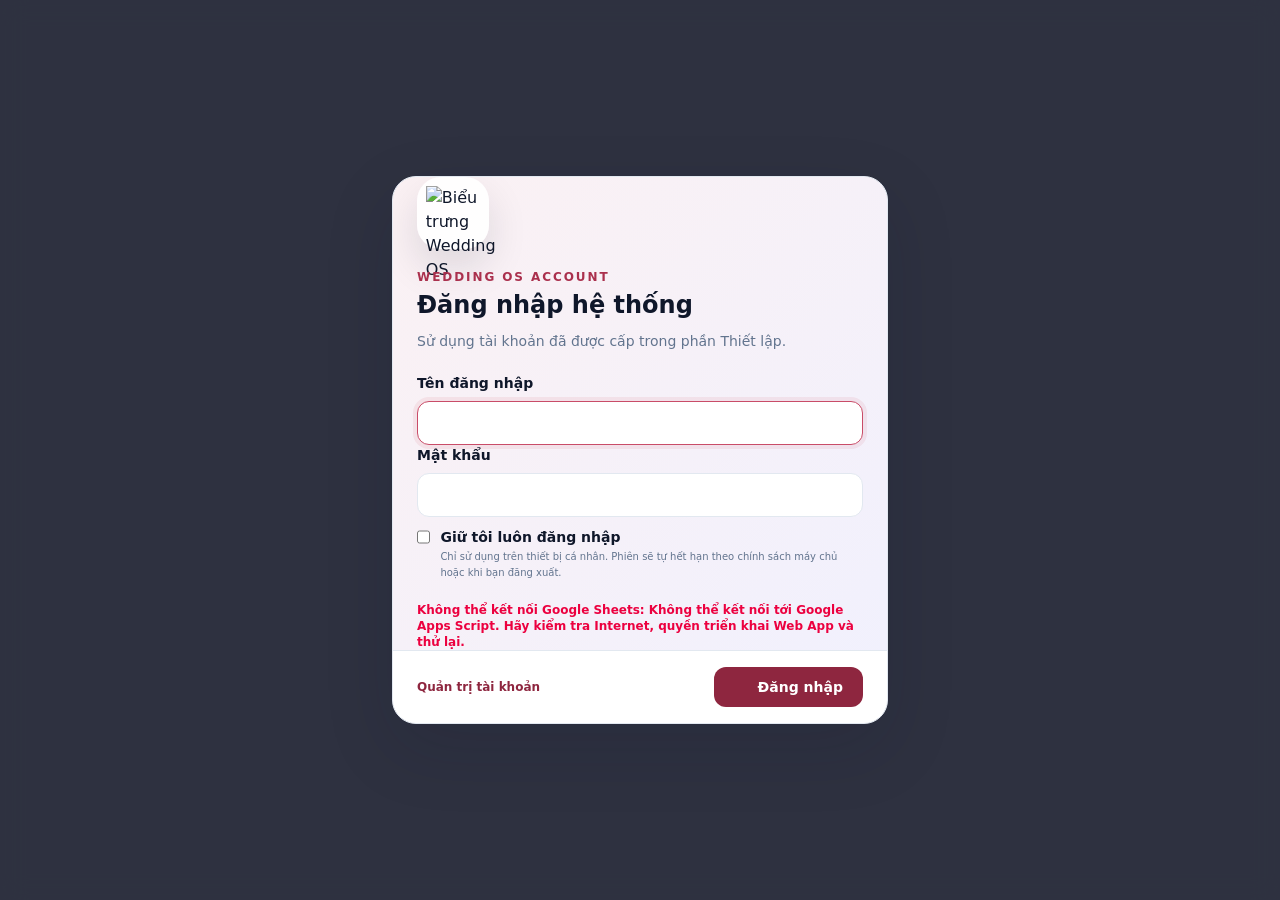
==== commit 436886c1: "V12_230826.1256" ====
--- a/index.html
+++ b/index.html
@@ -2,7 +2,7 @@
 <html lang="vi" class="scroll-smooth">
 <head>
   <meta charset="UTF-8" />
-  <meta http-equiv="Content-Security-Policy" content="default-src 'self' data: blob:; script-src 'self' 'unsafe-inline' https://unpkg.com/lucide@0.468.0/dist/umd/lucide.min.js; style-src 'self' 'unsafe-inline'; connect-src https://script.google.com https://script.googleusercontent.com; img-src 'self' data: blob: https://drive.google.com https://lh3.googleusercontent.com; object-src 'none'; base-uri 'none'; form-action 'self'; frame-src 'none'; upgrade-insecure-requests" />
+  <meta http-equiv="Content-Security-Policy" content="default-src 'self' data: blob:; script-src 'self' 'unsafe-inline' https://unpkg.com/lucide@0.468.0/dist/umd/lucide.min.js; style-src 'self' 'unsafe-inline'; connect-src https://script.google.com https://script.googleusercontent.com; img-src 'self' data: blob: https://drive.google.com https://lh3.googleusercontent.com; object-src 'none'; base-uri 'none'; form-action 'self'; frame-src https://drive.google.com https://docs.google.com; upgrade-insecure-requests" />
   <meta name="referrer" content="no-referrer" />
   <meta name="viewport" content="width=device-width, initial-scale=1.0, viewport-fit=cover" />
   <meta name="theme-color" content="#0f172a" />
@@ -389,6 +389,43 @@
       </form>
     </dialog>
 
+    <!-- Universal list sorting -->
+    <dialog id="sortDialog" class="dialog-centered sort-dialog-shell rounded-3xl border border-slate-200 bg-white p-0 shadow-panel dark:border-slate-800 dark:bg-slate-900">
+      <form id="sortForm" class="min-h-0">
+        <div class="compact-dialog-header flex items-start gap-3 border-b border-slate-200 px-5 py-4 dark:border-slate-800 sm:px-6">
+          <div class="grid size-9 shrink-0 place-items-center rounded-xl bg-indigo-50 text-indigo-700 dark:bg-indigo-500/10 dark:text-indigo-300"><i data-lucide="arrow-up-down" class="size-4"></i></div>
+          <div class="min-w-0 flex-1"><p class="text-[10px] font-semibold uppercase tracking-[.14em] text-brand-600 dark:text-brand-400">Danh sách</p><h3 id="sortDialogTitle" class="mt-0.5 text-base font-bold">Sắp xếp danh sách</h3><p class="mt-1 text-[11px] leading-4 text-slate-500 dark:text-slate-400">Cấu hình được lưu riêng theo tài khoản và tính năng.</p></div>
+          <button type="button" data-close-dialog="sortDialog" aria-label="Đóng" class="grid size-9 place-items-center rounded-xl text-slate-500 transition hover:bg-slate-100 dark:hover:bg-slate-800"><i data-lucide="x" class="size-4"></i></button>
+        </div>
+        <div class="space-y-4 px-5 py-5 sm:px-6">
+          <label class="block"><span class="mb-2 block text-sm font-semibold">Sắp xếp theo</span><select id="sortField" class="h-11 w-full rounded-xl border border-slate-200 bg-white px-3 text-sm outline-none focus:border-brand-500 focus:ring-4 focus:ring-brand-500/10 dark:border-slate-700 dark:bg-slate-950"></select></label>
+          <fieldset><legend class="mb-2 text-sm font-semibold">Thứ tự</legend><div class="grid grid-cols-2 gap-2"><label class="sort-direction-choice"><input id="sortDirectionAsc" type="radio" name="sortDirection" value="asc" /><span><i data-lucide="arrow-up-narrow-wide" class="size-4"></i>Tăng dần</span></label><label class="sort-direction-choice"><input id="sortDirectionDesc" type="radio" name="sortDirection" value="desc" /><span><i data-lucide="arrow-down-wide-narrow" class="size-4"></i>Giảm dần</span></label></div></fieldset>
+        </div>
+        <div class="sort-dialog-footer border-t border-slate-200 px-5 py-4 dark:border-slate-800 sm:px-6"><button id="resetSortButton" type="button" class="sort-dialog-footer__button inline-flex h-10 items-center justify-center gap-2 rounded-xl border border-slate-200 px-4 text-sm font-semibold dark:border-slate-700"><i data-lucide="rotate-ccw" class="size-4"></i>Mặc định</button><button type="button" data-close-dialog="sortDialog" class="sort-dialog-footer__button inline-flex h-10 items-center justify-center rounded-xl border border-slate-200 px-4 text-sm font-semibold dark:border-slate-700">Hủy</button><button type="submit" class="sort-dialog-footer__button inline-flex h-10 items-center justify-center gap-2 rounded-xl bg-brand-700 px-5 text-sm font-semibold text-white"><i data-lucide="check" class="size-4"></i>Áp dụng</button></div>
+      </form>
+    </dialog>
+
+    <!-- Vendor payment status gate -->
+    <dialog id="vendorPaymentGateDialog" class="dialog-centered vendor-payment-gate-dialog rounded-3xl border border-slate-200 bg-white p-0 shadow-panel dark:border-slate-800 dark:bg-slate-900">
+      <div class="px-5 py-5 sm:px-6">
+        <div class="grid size-10 place-items-center rounded-xl bg-amber-50 text-amber-700 dark:bg-amber-500/10 dark:text-amber-300"><i data-lucide="lock-keyhole" class="size-5"></i></div>
+        <h3 class="mt-4 text-lg font-bold">Thanh toán & hợp đồng đang khóa</h3>
+        <p class="mt-2 text-sm leading-6 text-slate-500 dark:text-slate-400">Chỉ nhập dữ liệu hợp đồng và thanh toán khi Nhà cung cấp có trạng thái <strong>Đã chọn</strong>, <strong>Đã cọc</strong> hoặc <strong>Hoàn tất</strong>. Quy tắc này ngăn Nhà cung cấp đang khảo sát ảnh hưởng sai đến số liệu Ngân sách.</p>
+      </div>
+      <div class="flex justify-end border-t border-slate-200 px-5 py-4 dark:border-slate-800 sm:px-6"><button type="button" data-close-dialog="vendorPaymentGateDialog" class="inline-flex h-10 items-center justify-center rounded-xl bg-brand-700 px-5 text-sm font-semibold text-white">Đã hiểu</button></div>
+    </dialog>
+
+    <!-- Budget ceiling warning -->
+    <dialog id="budgetLimitDialog" class="dialog-centered budget-limit-dialog rounded-3xl border border-slate-200 bg-white p-0 shadow-panel dark:border-slate-800 dark:bg-slate-900">
+      <div class="px-5 py-5 sm:px-6">
+        <div class="grid size-11 place-items-center rounded-2xl bg-amber-50 text-amber-700 dark:bg-amber-500/10 dark:text-amber-300"><i data-lucide="triangle-alert" class="size-5"></i></div>
+        <h3 class="mt-4 text-lg font-bold">Vượt ngân sách tổng</h3>
+        <p id="budgetLimitMessage" class="mt-2 text-sm leading-6 text-slate-500 dark:text-slate-400"></p>
+        <div id="budgetLimitSummary" class="mt-4 grid gap-2 rounded-2xl bg-slate-50 p-4 text-sm dark:bg-slate-950/60"></div>
+      </div>
+      <div class="flex flex-col-reverse gap-2 border-t border-slate-200 px-5 py-4 dark:border-slate-800 sm:flex-row sm:justify-end sm:px-6"><button type="button" data-close-dialog="budgetLimitDialog" class="inline-flex h-10 items-center justify-center rounded-xl border border-slate-200 px-4 text-sm font-semibold dark:border-slate-700">Điều chỉnh hạng mục</button><button id="budgetLimitOpenSettings" type="button" class="inline-flex h-10 items-center justify-center gap-2 rounded-xl bg-brand-700 px-4 text-sm font-semibold text-white"><i data-lucide="settings-2" class="size-4"></i>Mở Thiết lập</button></div>
+    </dialog>
+
     <!-- Dashboard description editor -->
     <dialog id="dashboardTextDialog" class="dialog-centered w-[calc(100%-2rem)] max-w-xl rounded-3xl border border-slate-200 bg-white p-0 shadow-panel dark:border-slate-800 dark:bg-slate-900">
       <form id="dashboardTextForm"><div class="compact-dialog-header flex items-start gap-4 border-b border-slate-200 px-5 py-5 dark:border-slate-800 sm:px-6"><div class="grid size-10 shrink-0 place-items-center rounded-xl bg-brand-50 text-brand-700 dark:bg-brand-500/10 dark:text-brand-300"><i data-lucide="text-cursor-input" class="size-5"></i></div><div class="min-w-0 flex-1"><p class="text-xs font-semibold uppercase tracking-[.16em] text-brand-600 dark:text-brand-400">Nội dung Tổng quan</p><h3 class="mt-1 text-lg font-bold">Chỉnh sửa mô tả</h3></div><button type="button" data-close-dialog="dashboardTextDialog" aria-label="Đóng" class="grid size-10 place-items-center rounded-xl text-slate-500 transition hover:bg-slate-100 dark:hover:bg-slate-800"><i data-lucide="x" class="size-5"></i></button></div><div class="px-5 py-5 sm:px-6"><label class="block"><span class="mb-2 block text-sm font-semibold">Nội dung giới thiệu</span><textarea id="dashboardDescriptionInput" required maxlength="320" rows="5" class="w-full rounded-xl border border-slate-200 bg-white px-3 py-3 text-sm leading-6 outline-none focus:border-brand-500 focus:ring-4 focus:ring-brand-500/10 dark:border-slate-700 dark:bg-slate-950"></textarea><span class="mt-1 block text-[10px] text-slate-400">Tối đa 320 ký tự.</span></label></div><div class="flex justify-end gap-2 border-t border-slate-200 px-5 py-4 dark:border-slate-800 sm:px-6"><button type="button" data-close-dialog="dashboardTextDialog" class="inline-flex h-10 items-center rounded-xl border border-slate-200 px-4 text-sm font-semibold dark:border-slate-700">Hủy</button><button type="submit" class="inline-flex h-10 items-center gap-2 rounded-xl bg-brand-700 px-5 text-sm font-semibold text-white"><i data-lucide="save" class="size-4"></i>Lưu nội dung</button></div></form>
@@ -423,6 +460,23 @@
       </form>
     </dialog>
 
+    <!-- Attachment preview -->
+    <dialog id="attachmentPreviewDialog" class="dialog-centered attachment-preview-dialog rounded-3xl border border-slate-200 bg-white p-0 shadow-panel dark:border-slate-800 dark:bg-slate-900">
+      <div class="attachment-preview-shell">
+        <div class="compact-dialog-header flex items-start gap-3 border-b border-slate-200 px-4 py-4 dark:border-slate-800 sm:px-5">
+          <div class="grid size-9 shrink-0 place-items-center rounded-xl bg-blue-50 text-blue-700 dark:bg-blue-500/10 dark:text-blue-300"><i data-lucide="file-eye" class="size-4"></i></div>
+          <div class="min-w-0 flex-1"><p class="text-[10px] font-semibold uppercase tracking-[.14em] text-brand-600 dark:text-brand-400">Tệp đính kèm</p><h3 id="attachmentPreviewTitle" class="mt-0.5 truncate text-base font-bold">Xem tệp đính kèm</h3></div>
+          <button type="button" data-close-dialog="attachmentPreviewDialog" aria-label="Đóng" class="grid size-9 place-items-center rounded-xl text-slate-500 transition hover:bg-slate-100 dark:hover:bg-slate-800"><i data-lucide="x" class="size-4"></i></button>
+        </div>
+        <div class="attachment-preview-body">
+          <div id="attachmentPreviewLoader" class="attachment-preview-state"><span class="attachment-preview-spinner"><i data-lucide="loader-circle" class="size-6 animate-spin"></i></span><p class="mt-3 text-sm font-semibold">Đang chuẩn bị tệp từ Google Drive…</p><p class="mt-1 text-xs text-slate-500 dark:text-slate-400">WeddingOS đang xác thực quyền và tạo bản xem trước an toàn.</p></div>
+          <div id="attachmentPreviewError" class="attachment-preview-state hidden" hidden><span class="grid size-12 place-items-center rounded-2xl bg-amber-50 text-amber-700 dark:bg-amber-500/10 dark:text-amber-300"><i data-lucide="file-warning" class="size-5"></i></span><p class="mt-3 text-sm font-bold">Không thể xem trực tiếp</p><p data-attachment-preview-error-text class="mt-1 max-w-md text-center text-xs leading-5 text-slate-500 dark:text-slate-400"></p></div>
+          <iframe id="attachmentPreviewFrame" class="attachment-preview-frame hidden" hidden title="Xem trước tệp Google Drive" referrerpolicy="no-referrer" allow="fullscreen"></iframe>
+        </div>
+        <div class="attachment-preview-footer border-t border-slate-200 px-4 py-3 dark:border-slate-800 sm:px-5"><a id="attachmentPreviewOpenDrive" href="#" target="_blank" rel="noopener noreferrer" hidden class="hidden inline-flex h-10 items-center justify-center gap-2 rounded-xl border border-slate-200 px-4 text-xs font-semibold dark:border-slate-700"><i data-lucide="external-link" class="size-3.5"></i>Mở trong Google Drive</a><button type="button" data-close-dialog="attachmentPreviewDialog" class="inline-flex h-10 items-center justify-center rounded-xl bg-brand-700 px-5 text-xs font-semibold text-white">Đóng</button></div>
+      </div>
+    </dialog>
+
     <!-- Toast region -->
     <div id="toastRegion" class="pointer-events-none fixed right-4 top-4 z-[80] flex w-[calc(100%-2rem)] max-w-sm flex-col gap-3 sm:right-6 sm:top-6" aria-live="polite" aria-atomic="true"></div>
   </div>
--- a/style.css
+++ b/style.css
@@ -3948,3 +3948,921 @@
   .lookup-order-actions { gap: 0; }
   .lookup-sort-row { padding-inline: .375rem; }
 }
+
+
+/* WeddingOS v10.6 — Mobile viewport stability + dismissible create sheet */
+@media (max-width: 767px) {
+  /* iOS Safari auto-zooms form controls below 16px. Keep editable controls at
+     16px instead of disabling pinch zoom, so viewport stability and accessibility
+     are both preserved. */
+  input:not([type="checkbox"]):not([type="radio"]):not([type="range"]):not([type="color"]),
+  select,
+  textarea,
+  .time24-select,
+  .filter-multiselect-button {
+    font-size:16px !important;
+  }
+}
+
+/* WeddingOS v10.7 — Major workflow/schema upgrade UI hardening */
+.sort-dialog-shell {
+  width:min(34rem, calc(100vw - 1rem));
+  max-height:calc(100dvh - 1rem);
+  overflow:hidden;
+}
+.budget-limit-dialog {
+  width:min(34rem, calc(100vw - 1rem));
+  max-height:calc(100dvh - 1rem);
+  overflow:hidden;
+}
+
+/* Vendor reference suggestions: compact derived content at the end of General info. */
+.vendor-suggestions {
+  margin-top:1rem;
+  border:1px solid var(--color-slate-200);
+  border-radius:1rem;
+  background:var(--color-slate-50);
+  padding:.9rem;
+}
+.dark .vendor-suggestions {
+  border-color:var(--color-slate-700);
+  background:rgb(2 6 23 / .45);
+}
+.vendor-suggestions__head { display:flex; align-items:flex-start; justify-content:space-between; gap:.75rem; }
+.vendor-suggestions__list { margin-top:.75rem; display:grid; gap:.45rem; }
+.vendor-suggestion-row {
+  display:grid;
+  grid-template-columns:minmax(7rem,.8fr) minmax(10rem,1.4fr) auto;
+  align-items:center;
+  gap:.65rem;
+  min-width:0;
+  border:1px solid var(--color-slate-200);
+  border-radius:.75rem;
+  background:#fff;
+  padding:.55rem .65rem;
+}
+.dark .vendor-suggestion-row { border-color:var(--color-slate-700); background:var(--color-slate-900); }
+.vendor-suggestion-link {
+  display:block;
+  min-width:0;
+  overflow:hidden;
+  text-overflow:ellipsis;
+  white-space:nowrap;
+  color:var(--color-brand-700);
+  font-size:.7rem;
+  font-weight:600;
+  text-decoration:none;
+}
+.vendor-suggestion-link:hover { text-decoration:underline; }
+.vendor-suggestion-link--empty { color:var(--color-slate-400); font-weight:500; }
+.vendor-suggestion-link--empty:hover { text-decoration:none; }
+.dark .vendor-suggestion-link { color:var(--color-brand-300); }
+.dark .vendor-suggestion-link--empty { color:var(--color-slate-500); }
+.vendor-suggestion-action {
+  display:inline-flex;
+  height:2rem;
+  align-items:center;
+  justify-content:center;
+  gap:.3rem;
+  border:1px solid var(--color-slate-200);
+  border-radius:.65rem;
+  padding:0 .6rem;
+  color:var(--color-slate-600);
+  font-size:.65rem;
+  font-weight:700;
+  white-space:nowrap;
+  transition:background .15s ease,border-color .15s ease,color .15s ease;
+}
+.vendor-suggestion-action:hover { border-color:var(--color-brand-300); background:var(--color-brand-50); color:var(--color-brand-700); }
+.dark .vendor-suggestion-action { border-color:var(--color-slate-700); color:var(--color-slate-300); }
+.dark .vendor-suggestion-action:hover { border-color:var(--color-brand-700); background:rgb(201 76 104 / .10); color:var(--color-brand-300); }
+
+/* Timeline group mode: one visual block per related event; group content is never paginated. */
+.timeline-group-list { display:grid; gap:1rem; padding:1rem; }
+.timeline-group {
+  min-width:0;
+  overflow:hidden;
+  border:1px solid var(--color-slate-200);
+  border-radius:1rem;
+  background:#fff;
+}
+.dark .timeline-group { border-color:var(--color-slate-700); background:var(--color-slate-900); }
+.timeline-group__header {
+  display:flex;
+  min-height:3.25rem;
+  align-items:center;
+  justify-content:space-between;
+  gap:1rem;
+  border-bottom:1px solid var(--color-slate-200);
+  background:var(--color-slate-50);
+  padding:.7rem 1rem;
+}
+.dark .timeline-group__header { border-color:var(--color-slate-700); background:rgb(2 6 23 / .45); }
+.timeline-group__count {
+  display:grid;
+  min-width:2rem;
+  height:2rem;
+  place-items:center;
+  border-radius:999px;
+  background:var(--color-brand-50);
+  padding:0 .45rem;
+  color:var(--color-brand-700);
+  font-size:.7rem;
+  font-weight:800;
+}
+.dark .timeline-group__count { background:rgb(201 76 104 / .12); color:var(--color-brand-300); }
+
+/* Detail popup becomes content-driven on desktop so Budget detail has no large empty footer gap. */
+@media (min-width:768px) {
+  .detail-popup-shell {
+    height:auto;
+    max-height:calc(100dvh - 2rem);
+  }
+  #detailDialog[open] { grid-template-rows:auto minmax(0,auto) auto; }
+  .detail-popup-body { max-height:calc(100dvh - 11rem); }
+}
+
+/* Mobile advanced search: viewport-safe sheet with independent body scroll and sticky footer. */
+@media (max-width:767px) {
+  #filterDialog.filter-dialog-shell {
+    inset:max(.25rem, env(safe-area-inset-top)) .25rem max(.25rem, env(safe-area-inset-bottom)) .25rem;
+    width:auto;
+    height:auto;
+    max-width:none;
+    max-height:none;
+    margin:0;
+    overflow:hidden;
+    border-radius:1.1rem;
+  }
+  #filterDialog[open] { display:block; }
+  #filterDialog #filterForm {
+    display:grid;
+    grid-template-rows:auto minmax(0,1fr) auto;
+    width:100%;
+    height:100%;
+    min-height:0;
+    max-height:none;
+    overflow:hidden;
+  }
+  #filterDialog .filter-dialog-body {
+    min-width:0;
+    min-height:0;
+    overflow-x:hidden;
+    overflow-y:auto;
+    overscroll-behavior:contain;
+    padding:1rem;
+    padding-bottom:1.25rem;
+  }
+  #filterDialog .filter-footer-shadow {
+    position:relative;
+    z-index:4;
+    flex-direction:row;
+    align-items:center;
+    justify-content:stretch;
+    gap:.5rem;
+    padding:.75rem 1rem max(.75rem, env(safe-area-inset-bottom));
+  }
+  #filterDialog .filter-footer-shadow > button { min-width:0; flex:1 1 0; height:2.75rem; padding-inline:.65rem; }
+  #filterDialog .filter-control,
+  #filterDialog .filter-multiselect,
+  #filterDialog .filter-multiselect-button,
+  #filterDialog .filter-multiselect-menu,
+  #filterDialog .filter-option-list,
+  #filterDialog .filter-date-grid { min-width:0; max-width:100%; }
+  #filterDialog .filter-multiselect-menu { overflow:hidden; }
+  #filterDialog .filter-option-row { min-width:0; overflow-wrap:anywhere; }
+  #filterDialog .filter-chip { max-width:calc(100vw - 3rem); }
+
+  .vendor-suggestion-row { grid-template-columns:minmax(0,1fr); gap:.45rem; }
+  .vendor-suggestion-action { width:100%; }
+  .timeline-group-list { padding:.65rem; gap:.75rem; }
+  .timeline-group__header { padding:.65rem .8rem; }
+
+  .sort-dialog-shell,
+  .budget-limit-dialog {
+    width:calc(100vw - 1rem);
+    max-height:calc(100dvh - 1rem);
+  }
+
+  /* Keep detail content-driven on mobile as well; large records still scroll at 92dvh. */
+  .detail-popup-shell { height:auto; max-height:92dvh; }
+  .detail-popup-body { max-height:calc(92dvh - 9.5rem); }
+}
+
+
+/* WeddingOS v10.8 / Schema v13 — UX consistency, grouping, guide and financial gates */
+.column-option-row {
+  grid-template-columns:minmax(0,1fr) auto !important;
+  min-height:3.5rem;
+  gap:.75rem !important;
+  padding:.65rem .75rem !important;
+}
+.column-option-row__main { display:flex; min-width:0; align-items:center; gap:.75rem; cursor:pointer; }
+.column-option-row__copy { display:flex; min-width:0; flex:1; flex-direction:column; gap:.1rem; }
+.column-option-row__label { overflow:hidden; text-overflow:ellipsis; white-space:nowrap; font-size:.82rem; font-weight:700; color:var(--color-slate-700); }
+.dark .column-option-row__label { color:var(--color-slate-200); }
+.column-option-row__code { overflow:hidden; text-overflow:ellipsis; white-space:nowrap; font-size:.62rem; color:var(--color-slate-400); }
+.column-option-row__actions { display:inline-flex; flex:0 0 auto; align-items:center; gap:.25rem; }
+.column-option-row--actions { border-style:dashed !important; background:var(--color-slate-50); }
+.dark .column-option-row--actions { background:rgb(2 6 23 / .45); }
+.column-option-row--actions .column-option-row__label { color:var(--color-brand-700); }
+.dark .column-option-row--actions .column-option-row__label { color:var(--color-brand-300); }
+
+.sort-dialog-shell form { display:grid; grid-template-rows:auto minmax(0,1fr) auto; max-height:calc(100dvh - 1rem); }
+.sort-direction-choice { min-width:0; }
+.sort-direction-choice > span { min-height:3rem; display:flex; align-items:center; justify-content:center; gap:.5rem; text-align:center; }
+
+.timeline-complete-toggle { display:inline-grid; flex:0 0 auto; width:2rem; height:2rem; place-items:center; border-radius:.7rem; color:var(--color-slate-400); cursor:pointer; transition:.15s ease; }
+.timeline-complete-toggle:hover { background:var(--color-emerald-50); color:var(--color-emerald-700); }
+.dark .timeline-complete-toggle:hover { background:rgb(16 185 129 / .10); color:var(--color-emerald-300); }
+.timeline-complete-toggle input { position:absolute; opacity:0; pointer-events:none; }
+.timeline-complete-toggle:has(input:checked) { background:var(--color-emerald-50); color:var(--color-emerald-700); }
+.dark .timeline-complete-toggle:has(input:checked) { background:rgb(16 185 129 / .10); color:var(--color-emerald-300); }
+.record-title-with-check { display:flex; min-width:0; align-items:flex-start; gap:.45rem; }
+.timeline-complete-toggle--mobile { width:2.25rem; height:2.25rem; border:1px solid var(--color-slate-200); background:var(--color-slate-50); }
+.dark .timeline-complete-toggle--mobile { border-color:var(--color-slate-700); background:var(--color-slate-950); }
+
+.editor-section--locked { position:relative; overflow:hidden; }
+.editor-section--locked .editor-form-section__rows,
+.editor-section--locked .editor-form-section__grid { opacity:.5; filter:saturate(.5); }
+.editor-section-lock-note { display:flex; width:100%; margin-top:.75rem; align-items:center; justify-content:center; gap:.5rem; border:1px dashed var(--color-amber-300); border-radius:.85rem; background:var(--color-amber-50); padding:.7rem .9rem; color:var(--color-amber-700); font-size:.72rem; font-weight:700; text-align:center; }
+.dark .editor-section-lock-note { border-color:rgb(245 158 11 / .45); background:rgb(245 158 11 / .08); color:var(--color-amber-300); }
+.vendor-payment-gate-dialog { width:min(32rem,calc(100vw - 1rem)); max-height:calc(100dvh - 1rem); overflow:hidden; }
+
+.guide-hero,.guide-section,.guide-card { border:1px solid var(--color-slate-200); background:#fff; box-shadow:var(--tw-shadow,0 1px 2px rgb(15 23 42 / .04)); }
+.dark .guide-hero,.dark .guide-section,.dark .guide-card { border-color:var(--color-slate-800); background:var(--color-slate-900); }
+.guide-hero { border-radius:1.5rem; padding:1.25rem 1.35rem; }
+.guide-grid { display:grid; grid-template-columns:repeat(2,minmax(0,1fr)); gap:1rem; margin-top:1rem; }
+.guide-card { display:flex; min-width:0; gap:.8rem; border-radius:1rem; padding:1rem; }
+.guide-card__icon { display:grid; width:2.35rem; height:2.35rem; flex:0 0 auto; place-items:center; border-radius:.8rem; background:var(--color-brand-50); color:var(--color-brand-700); }
+.dark .guide-card__icon { background:rgb(201 76 104 / .10); color:var(--color-brand-300); }
+.guide-card h4 { font-size:.82rem; font-weight:800; }
+.guide-card p { margin-top:.3rem; font-size:.72rem; line-height:1.35rem; color:var(--color-slate-500); }
+.guide-section { margin-top:1rem; border-radius:1.25rem; padding:1rem 1.1rem; }
+.guide-section__heading h4 { font-size:.88rem; font-weight:800; }
+.guide-section__heading p { margin-top:.25rem; font-size:.7rem; line-height:1.25rem; color:var(--color-slate-500); }
+.guide-required-list { display:grid; grid-template-columns:repeat(2,minmax(0,1fr)); gap:.55rem; margin-top:.8rem; }
+.guide-required-list > div { display:flex; min-width:0; flex-direction:column; gap:.2rem; border-radius:.8rem; background:var(--color-slate-50); padding:.65rem .75rem; }
+.dark .guide-required-list > div { background:rgb(2 6 23 / .45); }
+.guide-required-list strong { font-size:.72rem; }
+.guide-required-list span,.guide-formulas p { font-size:.68rem; line-height:1.2rem; color:var(--color-slate-500); }
+.guide-formulas { display:grid; gap:.45rem; margin-top:.75rem; }
+
+.budget-detail-layout { display:grid; gap:.85rem; }
+.budget-detail-section { border:1px solid var(--color-slate-200); border-radius:1rem; overflow:hidden; }
+.dark .budget-detail-section { border-color:var(--color-slate-700); }
+.budget-detail-section__title { display:flex; align-items:center; gap:.45rem; border-bottom:1px solid var(--color-slate-200); background:var(--color-slate-50); padding:.65rem .8rem; color:var(--color-slate-600); font-size:.7rem; font-weight:800; text-transform:uppercase; letter-spacing:.06em; }
+.dark .budget-detail-section__title { border-color:var(--color-slate-700); background:rgb(2 6 23 / .45); color:var(--color-slate-300); }
+.budget-detail-grid { display:grid; grid-template-columns:repeat(2,minmax(0,1fr)); gap:0; }
+.budget-detail-grid--identity { grid-template-columns:2fr 1fr 1fr; }
+.budget-detail-grid--notes { grid-template-columns:1fr; }
+.budget-detail-field { min-width:0; padding:.75rem .85rem; border-right:1px solid var(--color-slate-100); border-bottom:1px solid var(--color-slate-100); }
+.dark .budget-detail-field { border-color:var(--color-slate-800); }
+.budget-detail-field dt { font-size:.62rem; font-weight:800; text-transform:uppercase; letter-spacing:.05em; color:var(--color-slate-400); }
+.budget-detail-field dd { margin-top:.3rem; min-width:0; font-size:.78rem; line-height:1.25rem; color:var(--color-slate-700); overflow-wrap:anywhere; }
+.dark .budget-detail-field dd { color:var(--color-slate-200); }
+
+@media (max-width:767px) {
+  .column-option-row { min-height:3.75rem; padding:.6rem !important; }
+  .column-option-row__label { font-size:.8rem; }
+  .column-option-row__code { font-size:.6rem; }
+  .column-option-row__actions .column-move-button { width:2.2rem; height:2.2rem; }
+  .sort-dialog-shell { width:calc(100vw - .5rem); margin:.25rem; }
+  .sort-dialog-shell .grid.grid-cols-2 { grid-template-columns:1fr; }
+  .guide-grid,.guide-required-list { grid-template-columns:1fr; }
+  .guide-hero { padding:1rem; }
+  .budget-detail-grid,.budget-detail-grid--identity { grid-template-columns:1fr; }
+  .budget-detail-field { border-right:0; }
+}
+
+/* WeddingOS v10.9 — financial UI consistency + mobile sort/card polish */
+.sort-dialog-footer {
+  display:grid;
+  grid-template-columns:repeat(3,minmax(0,1fr));
+  gap:.5rem;
+  align-items:center;
+}
+.sort-dialog-footer__button { min-width:0; width:100%; }
+.widget-value-mobile { display:none; }
+.mobile-card-grid {
+  display:grid;
+  grid-template-columns:repeat(2,minmax(0,1fr));
+  gap:.75rem;
+  margin-top:1rem;
+}
+.mobile-card-field {
+  min-width:0;
+  border-radius:.8rem;
+  background:var(--color-slate-50);
+  padding:.7rem .75rem;
+}
+.dark .mobile-card-field { background:rgb(2 6 23 / .45); }
+.mobile-card-field--full { grid-column:1 / -1; }
+.mobile-card-actions {
+  display:flex;
+  gap:.35rem;
+  margin-top:1rem;
+  padding-top:.8rem;
+  border-top:1px solid var(--color-slate-100);
+}
+.dark .mobile-card-actions { border-color:var(--color-slate-800); }
+
+@media (max-width:767px) {
+  /* Sorting is a true centered modal on mobile, not an edge-to-edge sheet. */
+  .sort-dialog-shell {
+    width:calc(100vw - 2rem) !important;
+    max-width:30rem;
+    max-height:calc(100dvh - 2rem) !important;
+    margin:auto !important;
+    border-radius:1.25rem !important;
+  }
+  .sort-dialog-shell .grid.grid-cols-2 {
+    grid-template-columns:repeat(2,minmax(0,1fr)) !important;
+  }
+  .sort-direction-choice > span {
+    min-height:3.1rem;
+    padding:.55rem .4rem;
+    font-size:.78rem;
+  }
+  .sort-dialog-footer {
+    grid-template-columns:repeat(3,minmax(0,1fr));
+    gap:.4rem;
+    padding-inline:.75rem !important;
+  }
+  .sort-dialog-footer__button {
+    height:2.65rem;
+    padding-inline:.35rem !important;
+    font-size:.72rem !important;
+    white-space:nowrap;
+  }
+  .sort-dialog-footer__button svg,
+  .sort-dialog-footer__button i { width:.9rem; height:.9rem; }
+
+  /* Mobile cards follow the user's selected column order with two equal cells/row. */
+  .mobile-card-grid { grid-template-columns:repeat(2,minmax(0,1fr)); }
+  .mobile-card-field--full { grid-column:1 / -1; }
+  .mobile-card-value { min-width:0; overflow-wrap:anywhere; }
+
+  /* Budget widgets use M/B abbreviations only on mobile; full VND remains accessible via title/aria-label. */
+  .widget-value-desktop { display:none; }
+  .widget-value-mobile { display:inline; }
+  .widget-grid--budget .widget-stat-card__value { font-size:1.05rem; line-height:1.3rem; white-space:nowrap; }
+}
+
+
+/* WeddingOS v11.0 / Schema v14 — vendor multi service, work suggestions, completion column, attachment preview, filter UX */
+.data-col--complete{width:7.25rem;min-width:7.25rem;text-align:center;vertical-align:middle}
+.mobile-card-title-row{display:flex;align-items:center;gap:.7rem;min-height:2.3rem}
+.mobile-card-title-row .record-title-button{font-weight:700;line-height:1.35rem}
+
+.editor-multi-dropdown{position:relative;min-width:0}
+.editor-multi-dropdown__button{display:flex;width:100%;min-height:2.75rem;align-items:center;gap:.65rem;border:1px solid var(--color-slate-200);border-radius:.75rem;background:#fff;padding:.65rem .75rem;text-align:left;font-size:.875rem;transition:.15s ease}
+.dark .editor-multi-dropdown__button{border-color:var(--color-slate-700);background:var(--color-slate-950)}
+.editor-multi-dropdown__button:hover,.editor-multi-dropdown__button[aria-expanded="true"]{border-color:var(--color-brand-500);box-shadow:0 0 0 3px color-mix(in srgb,var(--color-brand-500) 10%,transparent)}
+.editor-multi-dropdown__summary{min-width:0;flex:1;white-space:normal;overflow-wrap:anywhere;font-weight:600;color:var(--color-slate-700)}
+.dark .editor-multi-dropdown__summary{color:var(--color-slate-100)}
+.editor-multi-dropdown__summary.is-placeholder{font-weight:400;color:var(--color-slate-400)}
+.editor-multi-dropdown__menu{position:absolute;z-index:35;top:calc(100% + .4rem);left:0;right:0;overflow:hidden;border:1px solid var(--color-slate-200);border-radius:.85rem;background:#fff;box-shadow:0 20px 55px rgba(15,23,42,.18)}
+.dark .editor-multi-dropdown__menu{border-color:var(--color-slate-700);background:var(--color-slate-900)}
+.editor-multi-dropdown__search-wrap{border-bottom:1px solid var(--color-slate-200);padding:.5rem}.dark .editor-multi-dropdown__search-wrap{border-color:var(--color-slate-700)}
+.editor-multi-dropdown__search{width:100%;height:2.4rem;border:1px solid var(--color-slate-200);border-radius:.65rem;background:#fff;padding:0 .7rem;font-size:.78rem;outline:none}.dark .editor-multi-dropdown__search{border-color:var(--color-slate-700);background:var(--color-slate-950)}
+.editor-multi-dropdown__options{max-height:14rem;overflow-y:auto;padding:.4rem}
+.editor-multi-dropdown__option{display:flex;min-height:2.35rem;cursor:pointer;align-items:center;gap:.65rem;border-radius:.6rem;padding:.45rem .55rem;font-size:.8rem}
+.editor-multi-dropdown__option:hover{background:var(--color-slate-50)}.dark .editor-multi-dropdown__option:hover{background:var(--color-slate-800)}
+.editor-multi-dropdown__option input{width:1rem;height:1rem;accent-color:var(--color-brand-700);flex:0 0 auto}
+.editor-multi-dropdown__chips{display:flex;flex-wrap:wrap;gap:.35rem;margin-top:.45rem}
+.editor-multi-chip{display:inline-flex;max-width:100%;align-items:center;border-radius:999px;background:var(--color-brand-50);padding:.28rem .55rem;font-size:.68rem;font-weight:700;color:var(--color-brand-700);overflow-wrap:anywhere}.dark .editor-multi-chip{background:rgb(201 76 104 / .12);color:var(--color-brand-300)}
+
+.checklist-suggestion-panel{grid-column:1/-1;margin-top:.2rem;border:1px solid var(--color-slate-200);border-radius:1rem;background:var(--color-slate-50);padding:.8rem}.dark .checklist-suggestion-panel{border-color:var(--color-slate-800);background:rgb(2 6 23 / .45)}
+.checklist-suggestion-toggle-row{display:grid;grid-template-columns:minmax(0,1fr) auto auto;align-items:center;gap:.55rem}
+.checklist-suggestion-choice{cursor:pointer}.checklist-suggestion-choice input{position:absolute;opacity:0;pointer-events:none}.checklist-suggestion-choice span{display:inline-flex;min-width:4rem;height:2.25rem;align-items:center;justify-content:center;border:1px solid var(--color-slate-200);border-radius:.7rem;background:#fff;padding:0 .8rem;font-size:.75rem;font-weight:700}.dark .checklist-suggestion-choice span{border-color:var(--color-slate-700);background:var(--color-slate-900)}.checklist-suggestion-choice input:checked+span{border-color:var(--color-brand-500);background:var(--color-brand-50);color:var(--color-brand-700)}.dark .checklist-suggestion-choice input:checked+span{background:rgb(201 76 104 / .12);color:var(--color-brand-300)}
+.checklist-suggestion-groups{display:grid;grid-template-columns:repeat(2,minmax(0,1fr));gap:.75rem;margin-top:.8rem}
+.checklist-suggestion-source{min-width:0;border:1px solid var(--color-slate-200);border-radius:.85rem;background:#fff;padding:.65rem}.dark .checklist-suggestion-source{border-color:var(--color-slate-800);background:var(--color-slate-900)}
+.checklist-suggestion-source__title{display:flex;align-items:center;gap:.45rem;margin-bottom:.55rem;font-size:.75rem;font-weight:800;color:var(--color-slate-700)}.dark .checklist-suggestion-source__title{color:var(--color-slate-200)}
+.checklist-suggestion-row{display:grid;grid-template-columns:minmax(0,1.35fr) minmax(0,.9fr) auto;align-items:center;gap:.5rem;border-top:1px solid var(--color-slate-100);padding:.55rem .1rem}.dark .checklist-suggestion-row{border-color:var(--color-slate-800)}
+.checklist-suggestion-empty{padding:.8rem .2rem;font-size:.72rem;color:var(--color-slate-400)}
+
+.attachment-preview-dialog{width:min(68rem,calc(100vw - 1.5rem));height:min(88dvh,52rem);overflow:hidden}
+.attachment-preview-shell{display:grid;height:100%;grid-template-rows:auto minmax(0,1fr) auto;min-height:0}
+.attachment-preview-body{position:relative;min-height:0;background:var(--color-slate-50)}.dark .attachment-preview-body{background:var(--color-slate-950)}
+.attachment-preview-state{position:absolute;inset:0;display:flex;flex-direction:column;align-items:center;justify-content:center;padding:2rem;text-align:center}
+.attachment-preview-spinner{display:grid;width:3rem;height:3rem;place-items:center;border-radius:1rem;background:#fff;color:var(--color-brand-700);box-shadow:0 8px 24px rgba(15,23,42,.08)}.dark .attachment-preview-spinner{background:var(--color-slate-900);color:var(--color-brand-300)}
+.attachment-preview-frame{width:100%;height:100%;border:0;background:#fff}
+.attachment-preview-footer{display:flex;align-items:center;justify-content:flex-end;gap:.5rem}
+
+.filter-section-heading{display:flex;align-items:flex-start;justify-content:space-between;gap:1rem}
+.filter-section-count{flex:0 0 auto;border-radius:999px;background:var(--color-slate-100);padding:.25rem .55rem;font-size:.65rem;font-weight:700;color:var(--color-slate-500)}.dark .filter-section-count{background:var(--color-slate-800);color:var(--color-slate-300)}
+.filter-fields-grid{display:grid;grid-template-columns:repeat(2,minmax(0,1fr));gap:.75rem}
+.filter-multiselect-summary{min-width:0;flex:1;white-space:normal;overflow-wrap:anywhere;line-height:1.15rem}.filter-multiselect-summary.is-selected{font-weight:700;color:var(--color-slate-800)}.dark .filter-multiselect-summary.is-selected{color:var(--color-slate-100)}.filter-multiselect-summary.is-placeholder{color:var(--color-slate-400)}
+.filter-multiselect-menu{position:absolute!important;top:calc(100% + .35rem);left:0;right:0;margin-top:0!important;z-index:30!important}
+.filter-option-row span{white-space:normal;overflow-wrap:anywhere}
+
+@media(max-width:767px){
+  .editor-multi-dropdown__menu{position:fixed;z-index:90;left:.75rem;right:.75rem;top:50%;transform:translateY(-50%);max-height:min(72dvh,34rem)}
+  .editor-multi-dropdown__options{max-height:min(52dvh,24rem)}
+  .checklist-suggestion-groups{grid-template-columns:minmax(0,1fr)}
+  .checklist-suggestion-toggle-row{grid-template-columns:minmax(0,1fr) repeat(2,minmax(4.25rem,auto))}
+  .checklist-suggestion-row{grid-template-columns:minmax(0,1fr);gap:.35rem}
+  .checklist-suggestion-row .vendor-suggestion-action{width:100%}
+  .filter-fields-grid{grid-template-columns:minmax(0,1fr)}
+  #filterDialog .filter-form-section{gap:.65rem}
+  #filterDialog .filter-multiselect-menu{position:fixed!important;z-index:95!important;left:.75rem!important;right:.75rem!important;top:50%!important;transform:translateY(-50%);max-height:min(72dvh,34rem);margin:0!important}
+  #filterDialog .filter-option-list{max-height:min(52dvh,23rem)}
+  .attachment-preview-dialog{width:calc(100vw - .75rem);height:calc(100dvh - 1rem);max-height:calc(100dvh - 1rem);border-radius:1rem}
+  .attachment-preview-footer>*{flex:1 1 0;min-width:0}
+}
+.filter-active-strip .filter-chip{max-width:100%;white-space:normal;align-items:flex-start;overflow-wrap:anywhere}
+.filter-active-strip .filter-chip span{white-space:normal;overflow-wrap:anywhere}
+.filter-advanced-toggle{display:grid;grid-template-columns:minmax(0,1fr) auto auto;width:100%;align-items:center;gap:.7rem;border:1px solid var(--color-slate-200);border-radius:.85rem;background:var(--color-slate-50);padding:.75rem .85rem;color:inherit}.dark .filter-advanced-toggle{border-color:var(--color-slate-800);background:rgb(2 6 23 / .42)}
+.filter-advanced-toggle[aria-expanded="true"]{border-color:var(--color-brand-300);background:var(--color-brand-50)}.dark .filter-advanced-toggle[aria-expanded="true"]{border-color:var(--color-brand-900);background:rgb(201 76 104 / .08)}
+.filter-advanced-toggle[aria-expanded="true"] svg{transform:rotate(180deg)}
+[data-filter-advanced-content]{margin-top:.75rem}
+
+
+/* v11.0.1: derived suggestions in Detail dialogs */
+.detail-suggestion-block{margin-top:1rem;border:1px solid var(--color-slate-200);border-radius:1rem;background:var(--color-slate-50);padding:.85rem}
+.dark .detail-suggestion-block{border-color:var(--color-slate-800);background:rgb(2 6 23 / .38)}
+.detail-suggestion-block__title{display:flex;align-items:center;gap:.45rem;font-size:.76rem;font-weight:800;color:var(--color-slate-700)}
+.dark .detail-suggestion-block__title{color:var(--color-slate-200)}
+.detail-suggestion-block__description{margin-top:.3rem;font-size:.68rem;line-height:1.05rem;color:var(--color-slate-500)}
+.detail-suggestion-block .vendor-suggestions{margin-top:.65rem;background:#fff}
+.dark .detail-suggestion-block .vendor-suggestions{background:var(--color-slate-900)}
+.detail-suggestion-block .checklist-suggestion-groups{margin-top:.65rem}
+@media (max-width:639px){.detail-suggestion-block{padding:.7rem}.detail-suggestion-block__description{font-size:.66rem}}
+
+
+/* WeddingOS v12.0 · Survey module · Core-aligned UI */
+.survey-shell{display:grid;gap:16px}.survey-hero,.survey-panel,.survey-plan-card,.survey-candidate-card,.survey-stat{border:1px solid var(--color-slate-200);background:var(--color-white);box-shadow:0 1px 2px rgba(15,23,42,.05)}
+.survey-hero{display:flex;align-items:center;justify-content:space-between;gap:24px;padding:20px 24px;border-radius:24px}.survey-hero h2{margin-top:4px;font-size:1.25rem;font-weight:700;letter-spacing:-.025em}.survey-hero p{margin-top:6px;font-size:.8125rem;line-height:1.55;color:var(--color-slate-500)}.survey-eyebrow{margin:0!important;font-size:.6875rem!important;font-weight:800;text-transform:uppercase;letter-spacing:.08em;color:var(--color-brand-600)!important}
+.survey-primary-action,.survey-secondary-action,.survey-card-actions button,.survey-day-actions button,.survey-detail-actions button{min-height:44px;border-radius:12px;padding:0 14px;display:inline-flex;align-items:center;justify-content:center;gap:8px;font-size:.8125rem;font-weight:700;transition:.15s}.survey-primary-action,.survey-card-actions .is-primary,.survey-day-actions .is-primary{background:var(--color-brand-700);color:#fff}.survey-primary-action:hover,.survey-card-actions .is-primary:hover,.survey-day-actions .is-primary:hover{filter:brightness(1.06)}.survey-secondary-action,.survey-card-actions button,.survey-day-actions button,.survey-detail-actions button{border:1px solid var(--color-slate-200);background:#fff;color:var(--color-slate-700)}
+.survey-tabs{display:flex;gap:8px;overflow:auto;padding:4px;border:1px solid var(--color-slate-200);border-radius:16px;background:var(--color-slate-50)}.survey-tab{min-height:44px;white-space:nowrap;display:inline-flex;align-items:center;justify-content:center;gap:8px;padding:0 14px;border-radius:12px;font-size:.8125rem;font-weight:700;color:var(--color-slate-500)}.survey-tab.is-active{background:#fff;color:var(--color-brand-700);box-shadow:0 1px 3px rgba(15,23,42,.08)}
+.survey-stat-grid{display:grid;grid-template-columns:repeat(4,minmax(0,1fr));gap:12px}.survey-stat{border-radius:18px;padding:14px;display:flex;align-items:center;gap:12px}.survey-stat>span{width:36px;height:36px;border-radius:12px;display:grid;place-items:center;background:var(--color-slate-100);color:var(--color-brand-700)}.survey-stat strong{display:block;font-size:1.25rem;line-height:1.2}.survey-stat small{display:block;margin-top:3px;font-size:.72rem;color:var(--color-slate-500)}
+.survey-overview-grid{display:grid;grid-template-columns:repeat(2,minmax(0,1fr));gap:16px}.survey-panel{border-radius:24px;overflow:hidden}.survey-panel__head{display:flex;align-items:flex-start;justify-content:space-between;gap:16px;padding:18px 20px;border-bottom:1px solid var(--color-slate-100)}.survey-panel__head h3{font-size:.95rem;font-weight:800}.survey-panel__head p{margin-top:4px;font-size:.75rem;color:var(--color-slate-500)}.survey-panel__head--actions{align-items:center}.survey-panel-empty,.survey-empty{padding:28px 20px;text-align:center;color:var(--color-slate-500);font-size:.8125rem}.survey-empty{display:grid;justify-items:center;gap:8px}.survey-empty strong{color:var(--color-slate-800)}
+.survey-action-list,.survey-trip-list{display:grid}.survey-action-list>button,.survey-trip-list>button{min-height:62px;padding:12px 18px;display:flex;align-items:center;gap:12px;text-align:left;border-bottom:1px solid var(--color-slate-100)}.survey-action-list>button:last-child,.survey-trip-list>button:last-child{border-bottom:0}.survey-action-list strong,.survey-trip-list strong{display:block;font-size:.8125rem}.survey-action-list small,.survey-trip-list small{display:block;margin-top:3px;font-size:.7rem;color:var(--color-slate-500)}.survey-trip-date{min-width:82px;font-size:.72rem;font-weight:800;color:var(--color-brand-700)}
+.survey-candidate-grid,.survey-plan-grid{display:grid;grid-template-columns:repeat(2,minmax(0,1fr));gap:12px;padding:16px}.survey-candidate-card{position:relative;border-radius:18px;padding:16px;display:grid;gap:14px}.survey-candidate-card h4{font-size:.875rem;font-weight:800}.survey-candidate-card p{margin-top:3px;font-size:.72rem;color:var(--color-slate-500)}.survey-card-meta,.survey-day-meta{display:flex;flex-wrap:wrap;gap:8px 12px;margin-top:12px;color:var(--color-slate-500);font-size:.7rem}.survey-card-meta span,.survey-day-meta span{display:inline-flex;align-items:center;gap:5px}.survey-card-actions{display:flex;justify-content:flex-end;gap:8px;flex-wrap:wrap}.survey-select{position:absolute;left:10px;top:10px;z-index:1}.survey-select+ .survey-candidate-card__main{padding-left:26px}.survey-select input{width:18px;height:18px}.survey-plan-card{border-radius:18px;padding:16px}.survey-plan-card__top{display:flex;align-items:flex-start;justify-content:space-between;gap:12px}.survey-plan-card__foot{display:flex;align-items:center;justify-content:space-between;gap:10px;margin-top:14px;padding-top:12px;border-top:1px solid var(--color-slate-100)}.survey-plan-card__foot>div{display:flex;gap:8px;flex-wrap:wrap}.survey-plan-card__foot button{min-height:44px;border:1px solid var(--color-slate-200);border-radius:11px;padding:0 12px;display:inline-flex;align-items:center;gap:6px;font-size:.75rem;font-weight:700;color:var(--color-slate-700)}.survey-plan-card__foot button.is-primary{background:var(--color-brand-700);border-color:var(--color-brand-700);color:#fff}
+.survey-planner{display:grid;gap:18px}.survey-planner-grid{display:grid;grid-template-columns:repeat(2,minmax(0,1fr));gap:14px}.survey-planner-grid label,.survey-participants{display:grid;gap:6px}.survey-planner-grid label>span,.survey-participants legend{font-size:.75rem;font-weight:700;color:var(--color-slate-600)}.survey-planner-grid input,.survey-planner-grid select,.survey-finish select{width:100%;min-height:44px;border:1px solid var(--color-slate-200);border-radius:12px;background:#fff;padding:0 12px;font-size:.8125rem;outline:none}.survey-planner-grid input:focus,.survey-finish select:focus{border-color:var(--color-brand-500);box-shadow:0 0 0 3px color-mix(in srgb,var(--color-brand-500) 14%,transparent)}.survey-span-2{grid-column:1/-1}.survey-participant-grid{display:grid;grid-template-columns:repeat(2,minmax(0,1fr));gap:8px}.survey-participant-grid label{min-height:44px;display:flex!important;align-items:center;gap:8px;padding:8px 10px;border:1px solid var(--color-slate-200);border-radius:12px}.survey-participant-grid input{width:17px!important;min-height:auto!important;height:17px}.survey-muted{font-size:.75rem;color:var(--color-slate-500)}
+.survey-planner-section{border:1px solid var(--color-slate-200);border-radius:18px;overflow:hidden}.survey-planner-section__head{padding:14px 16px;border-bottom:1px solid var(--color-slate-100)}.survey-planner-section__head h4{font-size:.85rem;font-weight:800}.survey-planner-section__head p{margin-top:3px;font-size:.7rem;color:var(--color-slate-500)}.survey-planner-pick-list{max-height:280px;overflow:auto}.survey-planner-pick{min-height:54px;padding:10px 14px;display:flex;align-items:center;gap:10px;border-bottom:1px solid var(--color-slate-100)}.survey-planner-pick:last-child{border-bottom:0}.survey-planner-pick input{width:17px;height:17px}.survey-planner-pick>span{min-width:0;flex:1}.survey-planner-pick strong{display:block;font-size:.8rem}.survey-planner-pick small{display:block;margin-top:2px;font-size:.68rem;color:var(--color-slate-500)}.survey-planner-pick em{font-size:.65rem;color:var(--color-amber-700);font-style:normal}.survey-planner-pick.is-disabled{opacity:.6;background:var(--color-slate-50)}
+.survey-plan-rows{display:grid}.survey-plan-row{display:grid;grid-template-columns:24px 28px minmax(160px,1fr) 104px 92px 44px 44px 44px;align-items:center;gap:8px;padding:10px 12px;border-bottom:1px solid var(--color-slate-100)}.survey-plan-row:last-child{border-bottom:0}.survey-plan-row label{display:grid;gap:3px}.survey-plan-row label>span{font-size:.62rem;font-weight:700;color:var(--color-slate-500)}.survey-plan-row strong{display:block;font-size:.78rem}.survey-plan-row small{display:block;margin-top:2px;font-size:.66rem;color:var(--color-slate-500)}.survey-plan-row input{min-height:44px;border:1px solid var(--color-slate-200);border-radius:10px;padding:0 9px;width:100%}.survey-drag{cursor:grab;color:var(--color-slate-400)}.survey-sequence{width:28px;height:28px;border-radius:9px;display:grid;place-items:center;background:var(--color-slate-100);font-size:.7rem;font-weight:800}.survey-plan-row button{width:44px;height:44px;border-radius:10px;display:grid;place-items:center;color:var(--color-slate-500)}
+.survey-day-summary{display:grid;gap:8px;margin-bottom:16px}.survey-day-summary>div:first-child{display:flex;align-items:baseline;gap:6px}.survey-day-summary strong{font-size:1.35rem}.survey-day-summary span{font-size:.75rem;color:var(--color-slate-500)}.survey-progress{height:7px;overflow:hidden;border-radius:999px;background:var(--color-slate-100)}.survey-progress>span{display:block;height:100%;border-radius:inherit;background:var(--color-brand-600)}.survey-day-list{display:grid}.survey-day-item{display:grid;grid-template-columns:56px 20px minmax(0,1fr);gap:8px;min-height:118px}.survey-day-time{text-align:right;padding-top:12px}.survey-day-time strong{display:block;font-size:.75rem}.survey-day-time span{display:inline-grid;margin-top:5px;width:22px;height:22px;place-items:center;border-radius:50%;background:var(--color-slate-100);font-size:.65rem;font-weight:800}.survey-day-line{position:relative}.survey-day-line:before{content:'';position:absolute;top:0;bottom:0;left:50%;width:2px;transform:translateX(-50%);background:var(--color-slate-200)}.survey-day-item.is-done .survey-day-line:before{background:var(--color-emerald-300)}.survey-day-card{margin:4px 0 12px;border:1px solid var(--color-slate-200);border-radius:16px;padding:14px}.survey-day-card h4{font-size:.85rem;font-weight:800}.survey-day-card p{margin-top:3px;font-size:.7rem;color:var(--color-slate-500)}.survey-day-actions{display:flex;flex-wrap:wrap;gap:8px;margin-top:12px}
+.reference-survey-panel{grid-column:1/-1;border:1px solid var(--color-slate-200);border-radius:16px;padding:14px;background:var(--color-slate-50)}.reference-survey-toggle{display:flex;align-items:center;justify-content:space-between;gap:16px}.reference-survey-toggle strong{display:block;font-size:.8rem}.reference-survey-toggle small{display:block;margin-top:3px;font-size:.7rem;color:var(--color-slate-500)}.reference-survey-options{display:flex;gap:8px}.reference-survey-options label{min-width:72px;height:44px;display:flex;align-items:center;justify-content:center;gap:7px;border:1px solid var(--color-slate-200);border-radius:12px;background:#fff;font-size:.75rem;font-weight:700}.reference-survey-options input{width:16px;height:16px}.reference-survey-current{display:flex;align-items:center;gap:8px;margin-top:12px;padding-top:12px;border-top:1px solid var(--color-slate-200);font-size:.72rem;color:var(--color-slate-500)}
+.survey-detail-section{margin-top:18px;border:1px solid var(--color-slate-200);border-radius:18px;overflow:hidden}.survey-detail-title{padding:13px 15px;border-bottom:1px solid var(--color-slate-100);font-size:.78rem;font-weight:800}.survey-detail-summary{display:grid;grid-template-columns:repeat(4,minmax(0,1fr));gap:10px;padding:14px}.survey-detail-summary>div{border-radius:12px;background:var(--color-slate-50);padding:10px}.survey-detail-summary small{display:block;font-size:.65rem;color:var(--color-slate-500)}.survey-detail-summary strong{display:block;margin-top:4px;font-size:.8rem}.survey-detail-actions{display:flex;gap:8px;flex-wrap:wrap;padding:0 14px 14px}.survey-history-list{display:grid}.survey-history-row{display:grid;grid-template-columns:110px minmax(0,1fr) auto;align-items:center;gap:12px;padding:12px 14px;border-top:1px solid var(--color-slate-100)}.survey-history-row:first-child{border-top:0}.survey-history-row small{font-size:.67rem;color:var(--color-slate-500)}.survey-history-empty,.survey-detail-empty{padding:16px;font-size:.75rem;color:var(--color-slate-500)}
+.survey-warning{display:flex;gap:10px;padding:12px;border-radius:14px;background:var(--color-amber-50);color:var(--color-amber-700)}.survey-warning strong{font-size:.8rem}.survey-warning p{margin-top:3px;font-size:.7rem}.survey-finish{display:grid;gap:10px}.survey-finish>label{min-height:56px;display:flex;align-items:center;gap:10px;padding:10px 12px;border:1px solid var(--color-slate-200);border-radius:14px}.survey-finish>label input{width:17px;height:17px}.survey-finish>label span{display:grid}.survey-finish>label strong{font-size:.8rem}.survey-finish>label small{font-size:.68rem;color:var(--color-slate-500)}
+.survey-dialog-shell{width:min(860px,calc(100vw - 32px));max-height:min(88vh,900px);overflow:hidden}.survey-dialog-head{display:flex;align-items:flex-start;justify-content:space-between;gap:16px;padding:18px 20px;border-bottom:1px solid var(--color-slate-200)}.survey-dialog-head h3{margin-top:3px;font-size:1rem;font-weight:800}.survey-dialog-head p:last-child{margin-top:3px;font-size:.72rem;color:var(--color-slate-500)}.survey-dialog-head>[data-survey-dialog-close]{width:44px;height:44px;display:grid;place-items:center;border-radius:12px;color:var(--color-slate-500)}.survey-dialog-body{max-height:min(68vh,680px);overflow:auto;padding:18px 20px}.survey-dialog-footer{display:flex;justify-content:flex-end;gap:8px;padding:14px 20px;border-top:1px solid var(--color-slate-200);background:var(--color-slate-50)}.survey-create-choices{display:grid;grid-template-columns:repeat(2,minmax(0,1fr));gap:12px}.survey-create-choices button{min-height:104px;border:1px solid var(--color-slate-200);border-radius:18px;padding:16px;text-align:left}.survey-create-choices strong{display:block;font-size:.85rem}.survey-create-choices small{display:block;margin-top:5px;font-size:.7rem;color:var(--color-slate-500)}
+.dark .survey-hero,.dark .survey-panel,.dark .survey-plan-card,.dark .survey-candidate-card,.dark .survey-stat{border-color:var(--color-slate-800);background:var(--color-slate-900)}.dark .survey-tabs,.dark .reference-survey-panel{border-color:var(--color-slate-800);background:var(--color-slate-950)}.dark .survey-tab.is-active,.dark .survey-secondary-action,.dark .survey-card-actions button,.dark .survey-day-actions button,.dark .survey-detail-actions button,.dark .survey-planner-grid input,.dark .survey-planner-grid select,.dark .survey-finish select,.dark .reference-survey-options label{background:var(--color-slate-900);border-color:var(--color-slate-700);color:var(--color-slate-200)}.dark .survey-dialog-head,.dark .survey-dialog-footer,.dark .survey-panel__head,.dark .survey-action-list>button,.dark .survey-trip-list>button,.dark .survey-card-actions,.dark .survey-plan-card__foot,.dark .survey-planner-section,.dark .survey-planner-section__head,.dark .survey-planner-pick,.dark .survey-plan-row,.dark .survey-day-card,.dark .survey-detail-section,.dark .survey-detail-title,.dark .survey-history-row,.dark .reference-survey-current{border-color:var(--color-slate-800)}.dark .survey-planner-pick.is-disabled,.dark .survey-detail-summary>div{background:var(--color-slate-950)}
+@media(max-width:900px){.survey-stat-grid{grid-template-columns:repeat(2,minmax(0,1fr))}.survey-overview-grid,.survey-candidate-grid,.survey-plan-grid{grid-template-columns:1fr}.survey-detail-summary{grid-template-columns:repeat(2,minmax(0,1fr))}}
+@media(max-width:640px){.survey-dialog-shell{width:calc(100vw - 24px);max-height:calc(100dvh - 24px)}.survey-dialog-head{padding:14px}.survey-dialog-body{padding:14px;max-height:calc(100dvh - 170px)}.survey-dialog-footer{padding:12px 14px}.survey-shell{gap:12px}.survey-hero{padding:16px;border-radius:18px;align-items:flex-start}.survey-hero h2{font-size:1rem}.survey-hero p{font-size:.72rem}.survey-hero .survey-primary-action{width:44px;min-width:44px;padding:0;font-size:0}.survey-hero .survey-primary-action svg{width:18px;height:18px}.survey-tabs{gap:4px}.survey-tab{flex:1;padding:0 9px;font-size:.7rem}.survey-stat-grid{gap:8px}.survey-stat{padding:11px;gap:8px}.survey-stat>span{width:32px;height:32px}.survey-panel__head{padding:14px}.survey-panel__head--actions{align-items:flex-start;flex-direction:column}.survey-panel__head--actions .survey-primary-action{width:100%}.survey-candidate-grid,.survey-plan-grid{padding:10px;gap:10px}.survey-candidate-card{padding:13px}.survey-card-actions{display:grid;grid-template-columns:repeat(2,minmax(0,1fr))}.survey-card-actions button{width:100%}.survey-planner-grid{grid-template-columns:1fr}.survey-span-2{grid-column:auto}.survey-participant-grid{grid-template-columns:1fr}.survey-plan-row{grid-template-columns:28px minmax(0,1fr) 76px 44px;gap:7px}.survey-plan-row .survey-drag{display:none}.survey-plan-row>.survey-sequence{grid-column:1}.survey-plan-row>div{grid-column:2}.survey-plan-row>label:nth-of-type(1){grid-column:3}.survey-plan-row>label:nth-of-type(2){grid-column:2/4}.survey-plan-row>button{width:44px;height:44px}.survey-plan-row>button[data-survey-row-up]{grid-column:4;grid-row:1}.survey-plan-row>button[data-survey-row-down]{grid-column:4;grid-row:2}.survey-plan-row>button[data-survey-row-remove]{grid-column:4;grid-row:3}.reference-survey-toggle{align-items:flex-start;flex-direction:column}.reference-survey-options{width:100%}.reference-survey-options label{flex:1}.survey-day-item{grid-template-columns:46px 14px minmax(0,1fr);gap:6px}.survey-day-card{padding:12px}.survey-day-actions{display:grid;grid-template-columns:repeat(2,minmax(0,1fr))}.survey-day-actions button,.survey-day-actions a{width:100%}.survey-detail-summary{grid-template-columns:1fr 1fr}.survey-history-row{grid-template-columns:85px minmax(0,1fr)}.survey-history-row>:last-child{grid-column:2}.survey-dialog-footer{display:grid;grid-template-columns:1fr 1fr}.survey-dialog-footer>*{width:100%}.survey-create-choices{grid-template-columns:1fr}}
+
+/* WeddingOS v12.1 — Reference / Survey core-standard UI */
+/* Attachment preview: custom preview states are declared after Tailwind .hidden, so explicitly
+   preserve the hidden state to prevent the Drive error layer from overlaying a valid iframe. */
+.attachment-preview-state.hidden,
+.attachment-preview-frame.hidden { display:none !important; }
+
+/* Reference > create/edit */
+.reference-survey-panel {
+  grid-column:1 / -1;
+  display:grid;
+  grid-template-columns:minmax(0,1fr) auto;
+  align-items:center;
+  gap:1rem 1.25rem;
+  width:100%;
+  margin-top:1rem;
+  border:1px solid var(--color-slate-200);
+  border-radius:1rem;
+  background:var(--color-slate-50);
+  padding:1rem;
+  position:relative;
+  z-index:0;
+}
+.reference-survey-panel__copy { display:flex; align-items:flex-start; gap:.75rem; min-width:0; }
+.reference-survey-panel__icon { display:grid; width:2.25rem; height:2.25rem; flex:0 0 auto; place-items:center; border-radius:.75rem; background:var(--color-blue-50); color:var(--color-blue-700); }
+.reference-survey-panel__copy strong { display:block; font-size:.8125rem; line-height:1.25rem; font-weight:700; color:var(--color-slate-900); }
+.reference-survey-panel__copy small { display:block; margin-top:.2rem; max-width:52rem; font-size:.6875rem; line-height:1.05rem; color:var(--color-slate-500); }
+.reference-survey-options { display:grid; grid-template-columns:repeat(2,minmax(4.75rem,1fr)); gap:.5rem; min-width:10rem; }
+.reference-survey-options label { display:flex; min-height:2.75rem; align-items:center; justify-content:center; gap:.45rem; border:1px solid var(--color-slate-200); border-radius:.75rem; background:#fff; padding:.55rem .75rem; font-size:.75rem; line-height:1rem; font-weight:700; cursor:pointer; transition:border-color .15s ease,background .15s ease,box-shadow .15s ease; }
+.reference-survey-options label:has(input:checked) { border-color:var(--color-brand-400); background:var(--color-brand-50); color:var(--color-brand-800); box-shadow:0 0 0 3px color-mix(in srgb,var(--color-brand-500) 10%,transparent); }
+.reference-survey-options input { width:1rem; height:1rem; flex:0 0 auto; accent-color:var(--color-brand-700); }
+.reference-survey-current { grid-column:1 / -1; display:flex; flex-wrap:wrap; align-items:center; gap:.5rem .75rem; margin:0; padding-top:.8rem; border-top:1px solid var(--color-slate-200); font-size:.6875rem; line-height:1rem; color:var(--color-slate-500); }
+.dark .reference-survey-panel { border-color:var(--color-slate-700); background:rgb(2 6 23 / .42); }
+.dark .reference-survey-panel__copy strong { color:var(--color-slate-100); }
+.dark .reference-survey-panel__icon { background:rgb(59 130 246 / .12); color:var(--color-blue-300); }
+.dark .reference-survey-options label { border-color:var(--color-slate-700); background:var(--color-slate-900); }
+.dark .reference-survey-options label:has(input:checked) { border-color:var(--color-brand-500); background:rgb(201 76 104 / .1); color:var(--color-brand-300); }
+.dark .reference-survey-current { border-color:var(--color-slate-700); }
+
+/* Reference / candidate detail widgets — aligned with generic detail cards. */
+.survey-detail-section { margin-top:1rem; border:1px solid var(--color-slate-200); border-radius:1.25rem; background:#fff; overflow:hidden; }
+.survey-detail-title { display:flex; align-items:center; gap:.75rem; border-bottom:1px solid var(--color-slate-200); padding:1rem 1.125rem; background:var(--color-slate-50); }
+.survey-detail-title__icon { display:grid; width:2.25rem; height:2.25rem; flex:0 0 auto; place-items:center; border-radius:.75rem; background:var(--color-brand-50); color:var(--color-brand-700); }
+.survey-detail-title strong { display:block; font-size:.8125rem; line-height:1.2rem; font-weight:750; color:var(--color-slate-900); }
+.survey-detail-title small { display:block; margin-top:.15rem; font-size:.6875rem; line-height:1rem; color:var(--color-slate-500); }
+.survey-detail-summary { display:grid; grid-template-columns:repeat(4,minmax(0,1fr)); gap:.75rem; padding:1rem 1.125rem; }
+.survey-detail-summary > div { min-width:0; min-height:5.25rem; display:flex; flex-direction:column; justify-content:center; gap:.45rem; border:1px solid var(--color-slate-200); border-radius:1rem; background:var(--color-slate-50); padding:.85rem 1rem; }
+.survey-detail-summary > div > span:first-child { font-size:.6875rem; line-height:1rem; font-weight:700; text-transform:uppercase; letter-spacing:.045em; color:var(--color-slate-400); }
+.survey-detail-summary > div > strong { font-size:.875rem; line-height:1.25rem; font-weight:650; color:var(--color-slate-700); overflow-wrap:anywhere; }
+.survey-detail-actions { display:flex; justify-content:flex-end; gap:.5rem; border-top:1px solid var(--color-slate-200); padding:.8rem 1.125rem; }
+.survey-detail-actions button { display:inline-flex; min-height:2.5rem; align-items:center; justify-content:center; gap:.45rem; border:1px solid var(--color-slate-200); border-radius:.75rem; padding:.55rem .85rem; font-size:.75rem; font-weight:700; color:var(--color-slate-700); transition:background .15s ease,border-color .15s ease; }
+.survey-detail-actions button:hover { border-color:var(--color-slate-300); background:var(--color-slate-50); }
+.survey-detail-empty { padding:1rem 1.125rem; font-size:.75rem; line-height:1.25rem; color:var(--color-slate-500); }
+.dark .survey-detail-section { border-color:var(--color-slate-800); background:var(--color-slate-900); }
+.dark .survey-detail-title,.dark .survey-detail-actions { border-color:var(--color-slate-800); background:var(--color-slate-950); }
+.dark .survey-detail-title strong,.dark .survey-detail-summary > div > strong { color:var(--color-slate-100); }
+.dark .survey-detail-summary > div { border-color:var(--color-slate-800); background:rgb(2 6 23 / .38); }
+.dark .survey-detail-actions button { border-color:var(--color-slate-700); color:var(--color-slate-200); }
+.dark .survey-detail-actions button:hover { background:var(--color-slate-800); }
+
+/* Survey list */
+.survey-plan-group { overflow:hidden; border:1px solid var(--color-slate-200); border-radius:1.25rem; background:#fff; }
+.survey-plan-group__header { min-height:4.25rem; display:flex; align-items:center; gap:1rem; border-bottom:1px solid var(--color-slate-200); padding:.85rem 1rem; background:var(--color-slate-50); }
+.survey-group-actions { display:flex; align-items:center; gap:.25rem; }
+.survey-group-actions button { display:grid; width:2.25rem; height:2.25rem; place-items:center; border-radius:.7rem; color:var(--color-slate-500); transition:background .15s ease,color .15s ease; }
+.survey-group-actions button:hover { background:var(--color-slate-200); color:var(--color-slate-900); }
+.survey-visited-toggle { display:inline-grid; place-items:center; cursor:pointer; }
+.survey-visited-toggle input { position:absolute; width:1px; height:1px; opacity:0; pointer-events:none; }
+.survey-visited-toggle span { display:grid; width:2rem; height:2rem; place-items:center; border:1px solid var(--color-slate-200); border-radius:.65rem; background:#fff; color:var(--color-slate-400); transition:.15s ease; }
+.survey-visited-toggle:has(input:checked) span { border-color:var(--color-emerald-300); background:var(--color-emerald-50); color:var(--color-emerald-700); }
+.survey-visited-toggle:has(input:disabled) { cursor:not-allowed; opacity:.55; }
+.survey-visited-toggle--mobile span { width:2.35rem; height:2.35rem; }
+.mobile-card-title-row { display:flex; align-items:center; gap:.65rem; }
+.dark .survey-plan-group { border-color:var(--color-slate-800); background:var(--color-slate-900); }
+.dark .survey-plan-group__header { border-color:var(--color-slate-800); background:var(--color-slate-950); }
+.dark .survey-group-actions button:hover { background:var(--color-slate-800); color:#fff; }
+.dark .survey-visited-toggle span { border-color:var(--color-slate-700); background:var(--color-slate-900); }
+.dark .survey-visited-toggle:has(input:checked) span { border-color:rgb(52 211 153 / .45); background:rgb(16 185 129 / .1); color:var(--color-emerald-300); }
+
+/* Survey planner / detail dialog */
+.survey-dialog-shell { width:min(1180px,calc(100vw - 2rem)); max-height:min(92dvh,980px); overflow:hidden; }
+.survey-dialog-head { display:flex; align-items:flex-start; justify-content:space-between; gap:1rem; border-bottom:1px solid var(--color-slate-200); padding:1rem 1.25rem; background:#fff; }
+.survey-dialog-head h3 { margin-top:.2rem; font-size:1rem; line-height:1.4rem; font-weight:750; color:var(--color-slate-900); }
+.survey-dialog-head p:last-child { margin-top:.15rem; font-size:.6875rem; line-height:1rem; color:var(--color-slate-500); }
+.survey-eyebrow { font-size:.625rem !important; line-height:.85rem !important; font-weight:800; text-transform:uppercase; letter-spacing:.12em; color:var(--color-brand-600) !important; }
+.survey-dialog-head > [data-survey-dialog-close] { display:grid; width:2.5rem; height:2.5rem; flex:0 0 auto; place-items:center; border-radius:.75rem; color:var(--color-slate-500); }
+.survey-dialog-head > [data-survey-dialog-close]:hover { background:var(--color-slate-100); color:var(--color-slate-900); }
+.survey-dialog-body { max-height:calc(92dvh - 8.6rem); overflow:auto; padding:1rem 1.25rem; background:var(--color-slate-50); }
+.survey-dialog-footer { display:flex; align-items:center; justify-content:flex-end; gap:.5rem; border-top:1px solid var(--color-slate-200); padding:.75rem 1.25rem; background:#fff; }
+.survey-primary-action,.survey-secondary-action { display:inline-flex; min-height:2.625rem; align-items:center; justify-content:center; gap:.45rem; border-radius:.75rem; padding:.55rem 1rem; font-size:.75rem; line-height:1rem; font-weight:750; }
+.survey-primary-action { background:var(--color-brand-700); color:#fff; }
+.survey-primary-action:hover { background:var(--color-brand-800); }
+.survey-secondary-action { border:1px solid var(--color-slate-200); background:#fff; color:var(--color-slate-700); }
+.survey-secondary-action:hover { background:var(--color-slate-50); }
+.survey-planner-v2,.survey-trip-detail { display:flex; flex-direction:column; gap:1rem; }
+.survey-form-card { overflow:visible; border:1px solid var(--color-slate-200); border-radius:1rem; background:#fff; }
+.survey-form-card__heading { display:flex; align-items:flex-start; gap:.65rem; border-bottom:1px solid var(--color-slate-200); padding:.8rem 1rem; }
+.survey-form-card__heading > span { display:grid; width:2rem; height:2rem; flex:0 0 auto; place-items:center; border-radius:.65rem; background:var(--color-brand-50); color:var(--color-brand-700); }
+.survey-form-card__heading h4 { font-size:.8rem; line-height:1.15rem; font-weight:750; color:var(--color-slate-900); }
+.survey-form-card__heading p { margin-top:.1rem; font-size:.65rem; line-height:.95rem; color:var(--color-slate-500); }
+.survey-plan-meta-grid { display:grid; grid-template-columns:repeat(2,minmax(0,1fr)); gap:.85rem 1rem; padding:1rem; }
+.survey-field { display:block; min-width:0; }
+.survey-field--full { grid-column:1 / -1; }
+.survey-field > span { display:block; margin-bottom:.4rem; font-size:.72rem; line-height:1rem; font-weight:700; color:var(--color-slate-700); }
+.survey-field em { color:var(--color-rose-600); font-style:normal; }
+.survey-field input,.survey-field textarea,.survey-field select { width:100%; min-height:2.75rem; border:1px solid var(--color-slate-200); border-radius:.75rem; background:#fff; padding:.6rem .75rem; font-size:.78rem; line-height:1.15rem; outline:none; transition:border-color .15s ease,box-shadow .15s ease; }
+.survey-field textarea { min-height:6rem; resize:vertical; }
+.survey-field input:focus,.survey-field textarea:focus,.survey-field select:focus { border-color:var(--color-brand-500); box-shadow:0 0 0 3px color-mix(in srgb,var(--color-brand-500) 10%,transparent); }
+/* renderEditorField() used by Participants */
+.survey-plan-meta-grid > .editor-form-field { min-width:0; }
+.survey-plan-meta-grid > .editor-form-field > label,.survey-plan-meta-grid > .editor-form-field > span { font-size:.72rem; }
+.survey-widget-table-wrap { width:100%; overflow:auto; border-radius:0 0 1rem 1rem; }
+.survey-widget-table { width:100%; min-width:940px; border-collapse:separate; border-spacing:0; font-size:.72rem; line-height:1.05rem; }
+.survey-widget-table th { position:sticky; top:0; z-index:1; border-bottom:1px solid var(--color-slate-200); background:var(--color-slate-50); padding:.65rem .75rem; text-align:left; font-size:.625rem; line-height:.9rem; font-weight:800; text-transform:uppercase; letter-spacing:.035em; color:var(--color-slate-500); white-space:nowrap; }
+.survey-widget-table td { border-bottom:1px solid var(--color-slate-100); padding:.65rem .75rem; vertical-align:middle; color:var(--color-slate-600); }
+.survey-widget-table tbody tr:last-child td { border-bottom:0; }
+.survey-widget-table tbody tr:hover td { background:rgb(248 250 252 / .72); }
+.survey-widget-table tr.is-disabled td { background:var(--color-slate-50); color:var(--color-slate-400); }
+.survey-widget-check { width:3.75rem; text-align:center !important; }
+.survey-widget-check input { width:1rem; height:1rem; accent-color:var(--color-brand-700); }
+.survey-table-action { display:inline-flex; min-height:2rem; align-items:center; gap:.35rem; border:1px solid var(--color-slate-200); border-radius:.6rem; padding:.35rem .55rem; font-size:.65rem; font-weight:700; color:var(--color-brand-700); white-space:nowrap; }
+.survey-state-note { display:inline-flex; max-width:15rem; border-radius:999px; background:var(--color-slate-100); padding:.3rem .55rem; font-size:.625rem; line-height:.85rem; font-weight:700; color:var(--color-slate-600); }
+.survey-state-note--blocked { background:var(--color-amber-50); color:var(--color-amber-700); }
+.survey-itinerary-table input[type="text"],.survey-itinerary-table input[type="url"] { width:100%; min-width:9rem; min-height:2.4rem; border:1px solid var(--color-slate-200); border-radius:.65rem; background:#fff; padding:.45rem .6rem; font-size:.7rem; outline:none; }
+.survey-itinerary-table input:focus { border-color:var(--color-brand-500); box-shadow:0 0 0 3px color-mix(in srgb,var(--color-brand-500) 9%,transparent); }
+.survey-itinerary-sequence span { display:grid; width:1.8rem; height:1.8rem; place-items:center; border-radius:.55rem; background:var(--color-slate-100); font-size:.68rem; font-weight:800; color:var(--color-slate-600); }
+.survey-itinerary-actions { display:flex; gap:.2rem; }
+.survey-itinerary-actions button { display:grid; width:2rem; height:2rem; place-items:center; border-radius:.55rem; color:var(--color-slate-500); }
+.survey-itinerary-actions button:hover { background:var(--color-slate-100); color:var(--color-slate-900); }
+.survey-time-control { display:grid; grid-template-columns:minmax(4.5rem,1fr) 1.75rem; align-items:center; gap:.3rem; min-width:7rem; }
+.survey-time-control > input { min-width:0; min-height:2.4rem; border:1px solid var(--color-slate-200); border-radius:.65rem; background:#fff; padding:.45rem .55rem; font-size:.7rem; text-align:center; }
+.survey-time-control > button { display:grid; width:1.75rem; height:1.75rem; place-items:center; border-radius:.5rem; color:var(--color-slate-500); }
+.survey-time-menu { position:absolute; z-index:25; max-height:15rem; overflow:auto; border:1px solid var(--color-slate-200); border-radius:.75rem; background:#fff; padding:.3rem; box-shadow:0 16px 40px rgb(15 23 42 / .14); }
+.survey-time-option { display:block; width:100%; border-radius:.5rem; padding:.4rem .6rem; text-align:left; font-size:.68rem; }
+.survey-time-option:hover { background:var(--color-slate-50); }
+.survey-planner-empty { padding:1.25rem; text-align:center; font-size:.72rem; line-height:1.1rem; color:var(--color-slate-500); }
+.survey-planner-attachments { padding:1rem; }
+.survey-detail-grid { display:grid; grid-template-columns:repeat(4,minmax(0,1fr)); gap:.75rem; }
+.survey-detail-grid > div { min-height:5rem; border:1px solid var(--color-slate-200); border-radius:1rem; background:#fff; padding:.85rem 1rem; }
+.survey-detail-grid span { display:block; font-size:.625rem; line-height:.9rem; font-weight:800; text-transform:uppercase; letter-spacing:.04em; color:var(--color-slate-400); }
+.survey-detail-grid strong { display:block; margin-top:.5rem; font-size:.78rem; line-height:1.15rem; color:var(--color-slate-700); overflow-wrap:anywhere; }
+.survey-detail-notes { padding:1rem; font-size:.75rem; line-height:1.3rem; color:var(--color-slate-600); white-space:pre-wrap; }
+.editor-readonly-field { cursor:not-allowed; background:var(--color-slate-100) !important; color:var(--color-slate-600) !important; }
+.dark .survey-dialog-head,.dark .survey-dialog-footer { border-color:var(--color-slate-800); background:var(--color-slate-900); }
+.dark .survey-dialog-head h3 { color:var(--color-slate-100); }
+.dark .survey-dialog-body { background:var(--color-slate-950); }
+.dark .survey-secondary-action { border-color:var(--color-slate-700); background:var(--color-slate-900); color:var(--color-slate-200); }
+.dark .survey-secondary-action:hover { background:var(--color-slate-800); }
+.dark .survey-form-card,.dark .survey-detail-grid > div { border-color:var(--color-slate-800); background:var(--color-slate-900); }
+.dark .survey-form-card__heading { border-color:var(--color-slate-800); }
+.dark .survey-form-card__heading h4,.dark .survey-detail-grid strong { color:var(--color-slate-100); }
+.dark .survey-form-card__heading > span { background:rgb(201 76 104 / .1); color:var(--color-brand-300); }
+.dark .survey-field > span { color:var(--color-slate-300); }
+.dark .survey-field input,.dark .survey-field textarea,.dark .survey-field select,.dark .survey-itinerary-table input[type="text"],.dark .survey-itinerary-table input[type="url"],.dark .survey-time-control > input,.dark .survey-time-menu { border-color:var(--color-slate-700); background:var(--color-slate-950); color:var(--color-slate-100); }
+.dark .survey-widget-table th { border-color:var(--color-slate-800); background:var(--color-slate-950); }
+.dark .survey-widget-table td { border-color:var(--color-slate-800); color:var(--color-slate-300); }
+.dark .survey-widget-table tbody tr:hover td,.dark .survey-widget-table tr.is-disabled td { background:rgb(15 23 42 / .55); }
+.dark .survey-table-action { border-color:var(--color-slate-700); color:var(--color-brand-300); }
+.dark .survey-state-note { background:var(--color-slate-800); color:var(--color-slate-300); }
+.dark .survey-state-note--blocked { background:rgb(245 158 11 / .1); color:var(--color-amber-300); }
+.dark .survey-itinerary-sequence span { background:var(--color-slate-800); color:var(--color-slate-300); }
+.dark .survey-time-option:hover,.dark .survey-itinerary-actions button:hover { background:var(--color-slate-800); color:#fff; }
+.dark .editor-readonly-field { background:var(--color-slate-800) !important; color:var(--color-slate-300) !important; }
+
+/* Guide v12.1 — organized by feature */
+.guide-v12-hero { display:grid; grid-template-columns:minmax(0,1.1fr) minmax(18rem,.9fr); gap:1.25rem; align-items:center; border:1px solid var(--color-slate-200); border-radius:1.5rem; background:#fff; padding:1.4rem; box-shadow:0 1px 2px rgb(15 23 42 / .04); }
+.guide-v12-eyebrow { font-size:.65rem; line-height:.9rem; font-weight:800; text-transform:uppercase; letter-spacing:.12em; color:var(--color-brand-600); }
+.guide-v12-hero h3 { margin-top:.35rem; font-size:1.25rem; line-height:1.7rem; font-weight:800; color:var(--color-slate-900); }
+.guide-v12-hero p:not(.guide-v12-eyebrow) { margin-top:.45rem; max-width:48rem; font-size:.78rem; line-height:1.3rem; color:var(--color-slate-500); }
+.guide-flow { display:flex; flex-wrap:wrap; align-items:center; justify-content:center; gap:.4rem; border-radius:1rem; background:var(--color-slate-50); padding:1rem; }
+.guide-flow span { border:1px solid var(--color-slate-200); border-radius:999px; background:#fff; padding:.4rem .65rem; font-size:.65rem; font-weight:750; color:var(--color-slate-700); }
+.guide-flow svg { color:var(--color-slate-400); }
+.guide-v12-quick { display:grid; grid-template-columns:repeat(4,minmax(0,1fr)); gap:.75rem; margin-top:1rem; }
+.guide-v12-quick > div { display:flex; align-items:flex-start; gap:.7rem; border:1px solid var(--color-slate-200); border-radius:1rem; background:#fff; padding:.9rem; }
+.guide-v12-quick > div > span { display:grid; width:1.75rem; height:1.75rem; flex:0 0 auto; place-items:center; border-radius:.55rem; background:var(--color-brand-50); font-size:.68rem; font-weight:800; color:var(--color-brand-700); }
+.guide-v12-quick p { font-size:.68rem; line-height:1.05rem; color:var(--color-slate-500); }
+.guide-v12-quick strong { display:block; margin-bottom:.18rem; font-size:.72rem; color:var(--color-slate-800); }
+.guide-v12-modules { display:flex; flex-direction:column; gap:.75rem; margin-top:1rem; }
+.guide-v12-module { overflow:hidden; border:1px solid var(--color-slate-200); border-radius:1rem; background:#fff; }
+.guide-v12-module > summary { display:flex; min-height:4.5rem; align-items:center; gap:.75rem; padding:.85rem 1rem; cursor:pointer; list-style:none; }
+.guide-v12-module > summary::-webkit-details-marker { display:none; }
+.guide-v12-module__icon { display:grid; width:2.4rem; height:2.4rem; flex:0 0 auto; place-items:center; border-radius:.75rem; background:var(--color-slate-100); color:var(--color-slate-700); }
+.guide-v12-module summary strong { display:block; font-size:.8rem; line-height:1.1rem; color:var(--color-slate-900); }
+.guide-v12-module summary small { display:block; margin-top:.18rem; font-size:.66rem; line-height:1rem; color:var(--color-slate-500); }
+.guide-v12-chevron { flex:0 0 auto; color:var(--color-slate-400); transition:transform .18s ease; }
+.guide-v12-module[open] .guide-v12-chevron { transform:rotate(180deg); }
+.guide-v12-module__body { border-top:1px solid var(--color-slate-200); padding:1rem; background:var(--color-slate-50); }
+.guide-v12-link-grid { display:grid; grid-template-columns:repeat(2,minmax(0,1fr)); gap:.65rem; }
+.guide-v12-link-grid article { display:flex; align-items:flex-start; gap:.6rem; border:1px solid var(--color-slate-200); border-radius:.85rem; background:#fff; padding:.75rem; }
+.guide-v12-link-grid article > span { display:grid; width:1.8rem; height:1.8rem; flex:0 0 auto; place-items:center; border-radius:.55rem; background:var(--color-blue-50); color:var(--color-blue-700); }
+.guide-v12-link-grid strong { display:block; font-size:.7rem; line-height:1rem; color:var(--color-slate-800); }
+.guide-v12-link-grid p { margin-top:.15rem; font-size:.65rem; line-height:1rem; color:var(--color-slate-500); }
+.guide-v12-tip { display:flex; align-items:flex-start; gap:.5rem; margin-top:.65rem; border-left:3px solid var(--color-amber-500); border-radius:.5rem; background:var(--color-amber-50); padding:.65rem .75rem; font-size:.66rem; line-height:1rem; color:var(--color-amber-700); }
+.dark .guide-v12-hero,.dark .guide-v12-quick > div,.dark .guide-v12-module,.dark .guide-v12-link-grid article { border-color:var(--color-slate-800); background:var(--color-slate-900); }
+.dark .guide-v12-hero h3,.dark .guide-v12-quick strong,.dark .guide-v12-module summary strong,.dark .guide-v12-link-grid strong { color:var(--color-slate-100); }
+.dark .guide-flow,.dark .guide-v12-module__body { background:var(--color-slate-950); }
+.dark .guide-flow span { border-color:var(--color-slate-700); background:var(--color-slate-900); color:var(--color-slate-300); }
+.dark .guide-v12-module__body { border-color:var(--color-slate-800); }
+.dark .guide-v12-module__icon { background:var(--color-slate-800); color:var(--color-slate-200); }
+.dark .guide-v12-link-grid article > span { background:rgb(59 130 246 / .12); color:var(--color-blue-300); }
+.dark .guide-v12-tip { background:rgb(245 158 11 / .08); color:var(--color-amber-300); }
+
+@media (max-width:900px) {
+  .survey-detail-summary,.survey-detail-grid { grid-template-columns:repeat(2,minmax(0,1fr)); }
+  .guide-v12-hero { grid-template-columns:1fr; }
+  .guide-v12-quick { grid-template-columns:repeat(2,minmax(0,1fr)); }
+}
+@media (max-width:767px) {
+  .reference-survey-panel { grid-template-columns:1fr; margin-top:.85rem; padding:.85rem; }
+  .reference-survey-options { width:100%; min-width:0; }
+  .reference-survey-current { grid-column:1; }
+  .survey-dialog-shell { width:calc(100vw - 1rem); max-height:calc(100dvh - 1rem); border-radius:1rem; }
+  .survey-dialog-head { padding:.8rem .9rem; }
+  .survey-dialog-body { max-height:calc(100dvh - 8rem); padding:.75rem; }
+  .survey-dialog-footer { padding:.65rem .75rem; }
+  .survey-plan-meta-grid { grid-template-columns:1fr; padding:.85rem; }
+  .survey-field--full { grid-column:auto; }
+  .survey-widget-table-wrap { border:1px solid var(--color-slate-200); border-radius:.75rem; margin:.75rem; width:calc(100% - 1.5rem); }
+  .dark .survey-widget-table-wrap { border-color:var(--color-slate-800); }
+  .survey-detail-grid { grid-template-columns:1fr 1fr; }
+  .guide-v12-link-grid { grid-template-columns:1fr; }
+}
+@media (max-width:520px) {
+  .survey-detail-summary,.survey-detail-grid { grid-template-columns:1fr; }
+  .survey-detail-summary { padding:.75rem; }
+  .survey-dialog-footer { display:grid; grid-template-columns:1fr 1fr; }
+  .survey-dialog-footer > * { width:100%; min-width:0; }
+  .guide-v12-quick { grid-template-columns:1fr; }
+  .guide-flow { justify-content:flex-start; overflow-x:auto; flex-wrap:nowrap; }
+  .guide-flow span,.guide-flow svg { flex:0 0 auto; }
+}
+/* Survey arrival time uses the same 24-hour hour/minute selection pattern as Timeline. */
+.survey-time-control { display:grid; grid-template-columns:minmax(4.15rem,1fr) auto minmax(4.15rem,1fr); align-items:center; gap:.3rem; min-width:9.4rem; }
+.survey-time-control > select { min-width:0; min-height:2.4rem; border:1px solid var(--color-slate-200); border-radius:.65rem; background:#fff; padding:.42rem .45rem; font-size:.68rem; text-align:center; outline:none; }
+.survey-time-control > span { font-size:.75rem; font-weight:800; color:var(--color-slate-400); text-align:center; }
+.survey-time-control > select:focus { border-color:var(--color-brand-500); box-shadow:0 0 0 3px color-mix(in srgb,var(--color-brand-500) 9%,transparent); }
+.dark .survey-time-control > select { border-color:var(--color-slate-700); background:var(--color-slate-950); color:var(--color-slate-100); }
+/* In Survey planner, Participants must share one row with Survey date even though the
+   reusable multi-select is normally a full-width editor field. */
+.survey-plan-meta-grid > .editor-form-field--wide { grid-column:auto; }
+
+/* WeddingOS v12.2 — Survey polish, notification receipts and core table density */
+/* Icon action tooltips: desktop hover/focus only; mobile keeps the compact visual actions. */
+.action-tooltip { position:relative; }
+.action-tooltip[data-tooltip]::after {
+  content:attr(data-tooltip);
+  position:absolute;
+  left:50%;
+  bottom:calc(100% + .45rem);
+  z-index:80;
+  min-width:max-content;
+  max-width:15rem;
+  transform:translate(-50%,.2rem);
+  border-radius:.5rem;
+  background:var(--color-slate-900);
+  padding:.35rem .5rem;
+  color:#fff;
+  font-size:.625rem;
+  line-height:.85rem;
+  font-weight:650;
+  text-align:center;
+  white-space:nowrap;
+  box-shadow:0 8px 24px rgb(15 23 42 / .16);
+  opacity:0;
+  pointer-events:none;
+  transition:opacity .12s ease,transform .12s ease;
+}
+.action-tooltip[data-tooltip]:hover::after,
+.action-tooltip[data-tooltip]:focus-visible::after { opacity:1; transform:translate(-50%,0); }
+.dark .action-tooltip[data-tooltip]::after { background:#fff; color:var(--color-slate-900); }
+
+.survey-icon-action {
+  position:relative;
+  display:grid;
+  width:2.25rem;
+  height:2.25rem;
+  flex:0 0 auto;
+  place-items:center;
+  border-radius:.7rem;
+  color:var(--color-slate-500);
+  transition:background .15s ease,color .15s ease;
+}
+.survey-icon-action:hover { background:var(--color-slate-100); color:var(--color-slate-900); }
+.survey-icon-action:focus-visible { outline:2px solid var(--color-brand-500); outline-offset:2px; }
+.survey-mobile-action {
+  display:inline-flex;
+  min-width:0;
+  min-height:2.5rem;
+  flex:1 1 0;
+  align-items:center;
+  justify-content:center;
+  gap:.3rem;
+  border:1px solid var(--color-slate-200);
+  border-radius:.7rem;
+  padding:.35rem .45rem;
+  font-size:.625rem;
+  line-height:.85rem;
+  font-weight:700;
+  color:var(--color-slate-600);
+}
+.dark .survey-icon-action:hover { background:var(--color-slate-800); color:#fff; }
+.dark .survey-mobile-action { border-color:var(--color-slate-700); color:var(--color-slate-300); }
+.survey-delete-action { color:var(--color-rose-600) !important; }
+.survey-group-actions button:disabled { cursor:not-allowed; opacity:.38; }
+
+/* Grouped Survey header: title/status on line 1, date/participants/actions on line 2. */
+.survey-group-copy { min-width:0; width:100%; }
+.survey-group-title-line,.survey-group-meta-line { display:flex; min-width:0; align-items:center; justify-content:space-between; gap:.75rem; }
+.survey-group-title-line > p { min-width:0; flex:1 1 auto; }
+.survey-group-status { flex:0 0 auto; }
+.survey-group-meta-line { margin-top:.35rem; }
+.survey-group-meta { min-width:0; flex:1 1 auto; overflow:hidden; color:var(--color-slate-500); font-size:.6875rem; line-height:1rem; text-overflow:ellipsis; white-space:nowrap; }
+.survey-group-actions { flex:0 0 auto; }
+
+/* Survey dialog uses a fixed shell grid so footer actions can never be clipped. */
+.survey-dialog-shell[open] {
+  display:grid;
+  grid-template-rows:auto minmax(0,1fr) auto;
+  max-height:min(92dvh,980px);
+  overflow:hidden;
+}
+.survey-dialog-body { min-height:0; max-height:none; overflow:auto; overscroll-behavior:contain; }
+.survey-dialog-footer {
+  min-width:0;
+  min-height:4rem;
+  flex-wrap:wrap;
+  padding:.75rem 1.25rem max(.75rem,env(safe-area-inset-bottom));
+}
+.survey-dialog-footer > * { flex:0 0 auto; max-width:100%; }
+.survey-primary-action,.survey-secondary-action,.survey-danger-action { min-height:2.75rem; white-space:nowrap; }
+.survey-danger-action {
+  display:inline-flex;
+  align-items:center;
+  justify-content:center;
+  gap:.45rem;
+  border:1px solid var(--color-rose-200);
+  border-radius:.75rem;
+  padding:.55rem 1rem;
+  color:var(--color-rose-700);
+  font-size:.75rem;
+  line-height:1rem;
+  font-weight:750;
+}
+.survey-danger-action:disabled { cursor:not-allowed; opacity:.4; }
+.dark .survey-danger-action { border-color:var(--color-rose-900); color:var(--color-rose-300); }
+
+/* Notes + attachments obey the same card content width as every other Survey section. */
+.survey-notes-files-body { min-width:0; padding:1rem; }
+.survey-notes-files-body .survey-field,.survey-notes-files-body textarea { min-width:0; max-width:100%; box-sizing:border-box; }
+.survey-notes-files-body .survey-planner-attachments { padding:1rem 0 0; }
+.attachment-dropzone--button { width:100%; text-align:left; }
+
+/* Survey plan detail. */
+.survey-detail-status { display:flex; min-height:1.9rem; align-items:center; margin-top:.35rem; }
+.survey-detail-status > span { display:inline-flex; align-items:center; }
+.survey-status-compact > span {
+  gap:.3rem !important;
+  padding:.25rem .45rem !important;
+  font-size:.625rem !important;
+  line-height:.85rem !important;
+  white-space:nowrap !important;
+}
+.survey-status-compact svg { width:.75rem !important; height:.75rem !important; }
+.survey-place-link { display:flex; max-width:18rem; flex-direction:column; gap:.15rem; text-align:left; color:inherit; }
+.survey-place-link strong { font-size:.72rem; line-height:1.05rem; color:var(--color-slate-800); }
+.survey-place-link small { font-size:.625rem; line-height:.9rem; color:var(--color-slate-500); }
+a.survey-place-link:hover strong { color:var(--color-brand-700); text-decoration:underline; text-underline-offset:2px; }
+.survey-place-link--button { width:100%; }
+.dark .survey-place-link strong { color:var(--color-slate-100); }
+
+/* Candidate history: each datum is an independent field instead of concatenated strings. */
+.survey-history-list { display:grid; gap:.75rem; border-top:1px solid var(--color-slate-200); padding:1rem 1.125rem; }
+.survey-history-card { display:grid; grid-template-columns:repeat(3,minmax(0,1fr)); gap:.6rem; border:1px solid var(--color-slate-200); border-radius:1rem; background:var(--color-slate-50); padding:.75rem; }
+.survey-history-field { min-width:0; border-radius:.75rem; background:#fff; padding:.65rem .75rem; }
+.survey-history-field > span:first-child { display:block; margin-bottom:.3rem; color:var(--color-slate-400); font-size:.6rem; line-height:.85rem; font-weight:800; text-transform:uppercase; letter-spacing:.04em; }
+.survey-history-field > strong { display:block; color:var(--color-slate-700); font-size:.72rem; line-height:1.05rem; font-weight:700; overflow-wrap:break-word; }
+.dark .survey-history-list,.dark .survey-history-card { border-color:var(--color-slate-800); }
+.dark .survey-history-card { background:var(--color-slate-950); }
+.dark .survey-history-field { background:var(--color-slate-900); }
+.dark .survey-history-field > strong { color:var(--color-slate-100); }
+
+/* Reference detail dialog stays content-driven on desktop, without empty body space. */
+@media (min-width:768px) {
+  #detailDialog.detail-popup-shell--compact[open] { height:auto; grid-template-rows:auto auto auto; }
+  #detailDialog.detail-popup-shell--compact .detail-popup-body { min-height:0; max-height:calc(100dvh - 11rem); overflow-y:auto; }
+}
+
+/* Notification Center — unread persists until explicit confirmation; read history displays 20 newest. */
+.notification-tabs { position:sticky; top:0; z-index:2; display:grid; grid-template-columns:1fr 1fr; gap:.35rem; border-bottom:1px solid var(--color-slate-200); background:#fff; padding:.65rem .8rem; }
+.notification-tab { display:inline-flex; min-height:2.35rem; align-items:center; justify-content:center; gap:.4rem; border-radius:.7rem; color:var(--color-slate-500); font-size:.72rem; font-weight:750; }
+.notification-tab span { display:inline-grid; min-width:1.2rem; min-height:1.2rem; place-items:center; border-radius:999px; background:var(--color-slate-100); padding:0 .3rem; font-size:.6rem; }
+.notification-tab.is-active { background:var(--color-brand-50); color:var(--color-brand-700); box-shadow:inset 0 0 0 1px color-mix(in srgb,var(--color-brand-500) 18%,transparent); }
+.notification-tab.is-active span { background:#fff; color:var(--color-brand-700); }
+.notification-items { min-width:0; }
+.notification-item--read { opacity:.72; }
+.notification-dot--info { background:var(--color-blue-500); }
+.dark .notification-tabs { border-color:var(--color-slate-800); background:var(--color-slate-900); }
+.dark .notification-tab span { background:var(--color-slate-800); }
+.dark .notification-tab.is-active { background:rgb(201 76 104 / .1); color:var(--color-brand-300); }
+.dark .notification-tab.is-active span { background:var(--color-slate-950); color:var(--color-brand-300); }
+
+/* Core data table line-length: compact scalar columns, readable prose width, max three visible lines. */
+.data-col--text { min-width:11.25rem; width:13rem; max-width:15rem; white-space:normal; overflow-wrap:break-word; word-break:normal; }
+.data-col--long { min-width:17.5rem; width:19rem; max-width:20rem; white-space:normal; overflow-wrap:break-word; word-break:normal; }
+.data-col--text .data-cell-content,.data-col--long .data-cell-content { max-height:4.05rem; overflow:hidden; line-height:1.35rem; overflow-wrap:break-word; word-break:normal; }
+.data-col--text .record-title-button,.data-col--long .record-title-button { display:-webkit-box; overflow:hidden; -webkit-box-orient:vertical; -webkit-line-clamp:3; white-space:normal; overflow-wrap:break-word; word-break:normal; }
+.data-col--date,.data-col--number,.data-col--actions,.data-col--complete { white-space:nowrap; }
+.data-table a[href] { overflow-wrap:anywhere; word-break:break-word; }
+
+@media (max-width:767px) {
+  .action-tooltip[data-tooltip]::after { display:none; }
+  .survey-plan-group__header { padding:.65rem .7rem; }
+  .survey-group-title-line { gap:.45rem; }
+  .survey-group-title-line > p { font-size:.75rem; line-height:1.05rem; }
+  .survey-group-status > span { gap:.25rem; padding:.2rem .4rem; font-size:.58rem; line-height:.8rem; white-space:nowrap; }
+  .survey-group-status svg { width:.7rem !important; height:.7rem !important; }
+  .survey-group-meta-line { gap:.35rem; }
+  .survey-group-meta { font-size:.6rem; line-height:.85rem; }
+  .survey-group-actions { gap:.05rem; }
+  .survey-group-actions button { width:1.9rem; height:1.9rem; border-radius:.55rem; }
+  .survey-group-actions svg { width:.8rem !important; height:.8rem !important; }
+
+  .survey-dialog-shell[open] { width:calc(100vw - .75rem); max-height:calc(100dvh - .75rem); }
+  .survey-dialog-body { padding:.65rem; }
+  .survey-dialog-footer { display:grid; grid-template-columns:repeat(2,minmax(0,1fr)); gap:.5rem; min-height:4.1rem; padding:.65rem .65rem max(.65rem,env(safe-area-inset-bottom)); }
+  .survey-dialog-footer > * { width:100%; min-width:0; max-width:none; padding-inline:.55rem; overflow:hidden; text-overflow:ellipsis; }
+  .survey-dialog-footer > :only-child { grid-column:1 / -1; }
+  .survey-dialog-footer .survey-danger-action:nth-last-child(3) { grid-column:1 / -1; }
+  .survey-notes-files-body { padding:.8rem; }
+
+  /* The itinerary becomes a form-card list rather than a desktop table squeezed into mobile. */
+  .survey-itinerary-table { display:block; min-width:0; width:100%; }
+  .survey-itinerary-table thead { display:none; }
+  .survey-itinerary-table tbody { display:grid; gap:.7rem; padding:.7rem; }
+  .survey-itinerary-table tr { display:grid; grid-template-columns:1fr; overflow:hidden; border:1px solid var(--color-slate-200); border-radius:.85rem; background:#fff; }
+  .survey-itinerary-table td { display:grid; grid-template-columns:minmax(6.7rem,.38fr) minmax(0,1fr); align-items:center; gap:.55rem; min-width:0; border-bottom:1px solid var(--color-slate-100) !important; padding:.6rem .7rem !important; background:transparent !important; }
+  .survey-itinerary-table td:last-child { border-bottom:0 !important; }
+  .survey-itinerary-table td::before { content:attr(data-label); color:var(--color-slate-400); font-size:.6rem; line-height:.85rem; font-weight:800; text-transform:uppercase; letter-spacing:.035em; }
+  .survey-itinerary-table .survey-itinerary-sequence span { justify-self:start; }
+  .survey-itinerary-table input[type="text"],.survey-itinerary-table input[type="url"] { width:100%; min-width:0; min-height:2.75rem; border-radius:.75rem; padding:.6rem .7rem; font-size:.75rem; }
+  .survey-itinerary-table .survey-time-control { width:100%; min-width:0; grid-template-columns:minmax(0,1fr) auto minmax(0,1fr); }
+  .survey-itinerary-table .survey-time-control > select { width:100%; min-height:2.75rem; border-radius:.75rem; font-size:.75rem; }
+  .survey-itinerary-table .survey-itinerary-actions { justify-content:flex-end; }
+  .survey-itinerary-table .survey-itinerary-actions button { width:2.5rem; height:2.5rem; border:1px solid var(--color-slate-200); border-radius:.7rem; }
+  .dark .survey-itinerary-table tr { border-color:var(--color-slate-800); background:var(--color-slate-900); }
+  .dark .survey-itinerary-table td { border-color:var(--color-slate-800) !important; }
+  .dark .survey-itinerary-table .survey-itinerary-actions button { border-color:var(--color-slate-700); }
+
+  .survey-history-card { grid-template-columns:repeat(2,minmax(0,1fr)); }
+}
+@media (max-width:420px) {
+  .survey-group-meta { max-width:calc(100vw - 10.75rem); }
+  .survey-history-card { grid-template-columns:1fr; }
+  .survey-mobile-action { min-height:2.4rem; padding-inline:.3rem; font-size:.58rem; }
+}
